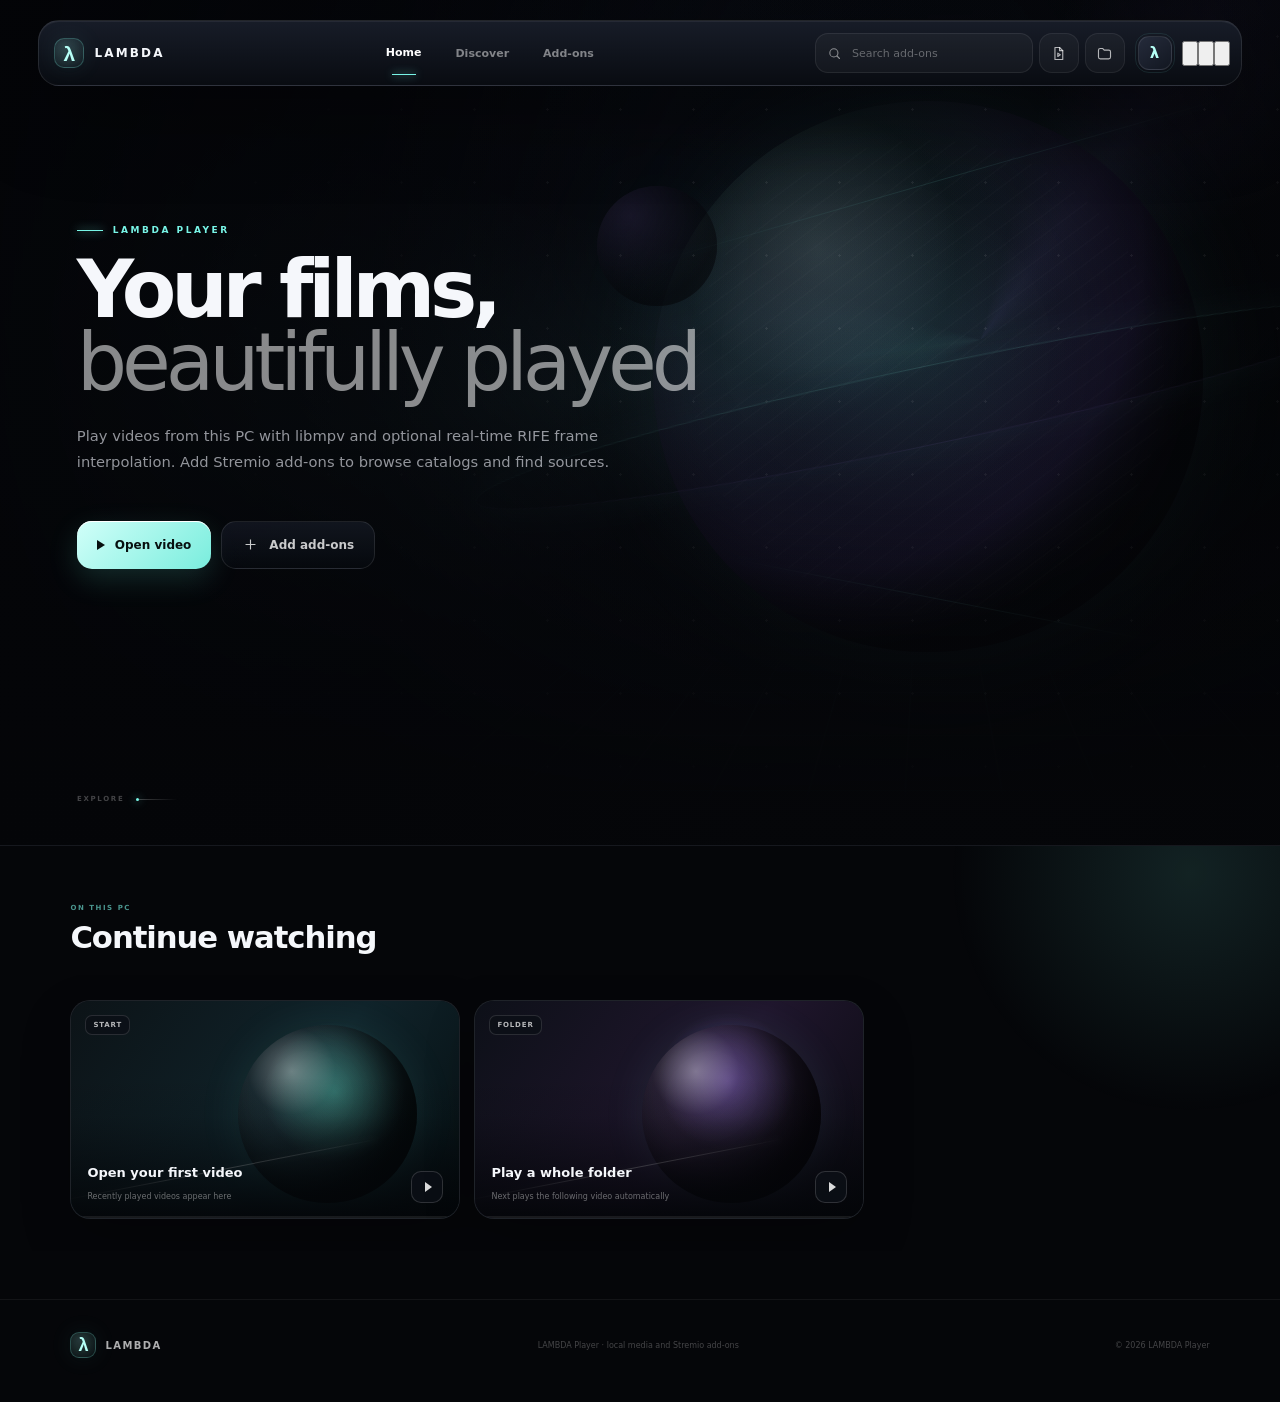
==== resources/vui/index.html @ 184a6ecf "Release version 0.2.6" ====
<!doctype html>
<html lang="en">
<head>
  <meta charset="UTF-8" />
  <meta name="viewport" content="width=device-width, initial-scale=1.0" />
  <meta name="theme-color" content="#050609" />
  <title>LAMBDA Player</title>
  <link rel="stylesheet" href="./home.css" />
  <link rel="stylesheet" href="./addons.css" />
  <link rel="stylesheet" href="./window.css" />
  <link rel="stylesheet" href="./motion.css" />
</head>
<body>
  <div class="launch-intro" aria-hidden="true">
    <div class="launch-emblem">
      <span class="launch-lambda">λ</span>
      <span class="launch-name">LAMBDA</span>
      <span class="launch-rule"></span>
    </div>
  </div>
  <div class="page-noise"></div>
  <div class="aurora aurora-a"></div>
  <div class="aurora aurora-b"></div>

  <header class="nav-shell" data-drag>
    <nav class="nav glass">
      <a class="brand" href="#home" data-view-link="home" aria-label="Home" title="Home">
        <span class="brand-mark" aria-hidden="true">λ</span>
        <span>LAMBDA</span>
      </a>

      <div class="nav-links" aria-label="Primary navigation">
        <a class="active" href="#home" data-view-link="home">Home</a>
        <a href="#discover" data-view-link="discover">Discover</a>
        <a href="#addons" data-view-link="addons">Add-ons</a>
      </div>

      <div class="nav-actions">
        <form class="nav-search" role="search" autocomplete="off">
          <svg viewBox="0 0 24 24" aria-hidden="true"><circle cx="11" cy="11" r="6.5"/><path d="m16 16 4 4"/></svg>
          <input type="search" name="q" placeholder="Search add-ons" aria-label="Search your add-on catalogs" spellcheck="false" />
        </form>
        <button class="round-button" data-action="open" aria-label="Open video" title="Open a video from this PC (Ctrl+O)">
          <svg viewBox="0 0 24 24"><path d="M7 3.5h6.5L18 8v12.5H7z"/><path d="M13.5 3.5V8H18"/><path d="m11 11.5 3.5 2.3-3.5 2.3z"/></svg>
        </button>
        <button class="round-button" data-action="folder" aria-label="Open folder" title="Play a folder of videos">
          <svg viewBox="0 0 24 24"><path d="M3.5 7.5A2.5 2.5 0 0 1 6 5h3.6l2 2.2H18a2.5 2.5 0 0 1 2.5 2.5v7.3A2.5 2.5 0 0 1 18 19.5H6A2.5 2.5 0 0 1 3.5 17z"/></svg>
        </button>
        <button class="profile" data-action="about" aria-label="About LAMBDA Player" title="About LAMBDA Player" aria-haspopup="dialog">
          <span class="profile-core">λ</span>
          <span class="profile-ring"></span>
        </button>
        <div data-window-controls></div>
      </div>
    </nav>
  </header>

  <!-- Home -->
  <main class="view" data-view="home">
    <section class="hero" id="top">
      <div class="hero-art" aria-hidden="true">
        <div class="planet planet-main"></div>
        <div class="planet planet-small"></div>
        <div class="hero-grid"></div>
        <div class="hero-beam beam-a"></div>
        <div class="hero-beam beam-b"></div>
        <div class="star-field"></div>
      </div>
      <div class="hero-backdrop" aria-hidden="true"></div>
      <div class="hero-vignette"></div>

      <div class="hero-content">
        <div class="hero-kicker"><span></span> <b class="hero-kicker-text">LAMBDA PLAYER</b></div>
        <h1 class="hero-title">Your films,<br><em>beautifully played</em></h1>
        <img class="hero-logo" alt="" hidden />
        <p class="hero-description">Play videos from this PC with libmpv and optional real-time RIFE frame interpolation. Add Stremio add-ons to browse catalogs and find sources.</p>

        <div class="meta hero-meta"></div>

        <div class="hero-actions">
          <a class="primary-cta" href="#" data-action="resume">
            <span class="play-glyph"></span>
            <span class="primary-cta-label">Open video</span>
          </a>
          <a class="secondary-cta glass" href="#addons" data-hero-secondary>
            <svg viewBox="0 0 24 24"><path d="M12 5v14M5 12h14"/></svg>
            <span class="secondary-cta-label">Add add-ons</span>
          </a>
        </div>
      </div>

      <div class="hero-index glass" aria-hidden="true" hidden>
        <span class="index-number">01</span>
        <div class="index-line"><i></i></div>
        <div>
          <small class="hero-index-kicker">FEATURED</small>
          <strong class="hero-index-title"></strong>
        </div>
      </div>

      <div class="scroll-cue">
        <span>EXPLORE</span>
        <i></i>
      </div>
    </section>

    <section class="content-stage" id="continue">
      <div class="section-head">
        <div>
          <span class="eyebrow">ON THIS PC</span>
          <h2>Continue watching</h2>
        </div>
      </div>
      <div class="rail continue-rail"></div>
    </section>

    <div class="addon-rows"></div>

    <section class="content-stage addons-empty" hidden>
      <div class="empty-card glass">
        <div class="empty-icon" aria-hidden="true"><span class="brand-mark">λ</span></div>
        <div class="empty-copy">
          <span class="eyebrow">STREMIO ADD-ONS</span>
          <h2>Bring catalogs, details and sources into LAMBDA</h2>
          <p>LAMBDA Player works with Stremio add-ons. Install an add-on by its manifest URL, import your existing Stremio add-ons, or start with Stremio's official Cinemeta and OpenSubtitles add-ons.</p>
          <div class="empty-actions">
            <button type="button" class="pill-btn primary" data-install-defaults>Install Cinemeta + OpenSubtitles</button>
            <a class="pill-btn" href="#addons" data-view-link="addons">Add an add-on URL</a>
          </div>
        </div>
      </div>
    </section>
  </main>

  <!-- Discover -->
  <main class="view page-view" data-view="discover" hidden>
    <section class="page-head">
      <span class="eyebrow">DISCOVER</span>
      <h1>Browse your add-ons</h1>
    </section>
    <section class="discover-filters">
      <div class="chip-row discover-types" role="tablist" aria-label="Type"></div>
      <div class="chip-row discover-catalogs" aria-label="Catalog"></div>
      <div class="discover-extra"></div>
    </section>
    <section class="discover-grid meta-grid"></section>
    <div class="grid-status discover-status"></div>
    <div class="grid-sentinel discover-sentinel"></div>
  </main>

  <!-- Search -->
  <main class="view page-view" data-view="search" hidden>
    <section class="page-head">
      <span class="eyebrow">SEARCH</span>
      <h1 class="search-title">Search</h1>
    </section>
    <div class="search-rows"></div>
    <div class="grid-status search-status"></div>
  </main>

  <!-- Details -->
  <main class="view details-view" data-view="details" hidden>
    <div class="details-backdrop" aria-hidden="true"></div>
    <div class="details-shade" aria-hidden="true"></div>
    <section class="details-body">
      <button type="button" class="back-btn glass" data-back aria-label="Back" title="Back (Esc)">
        <svg viewBox="0 0 24 24"><path d="M15 5 8 12l7 7"/></svg><span>Back</span>
      </button>
      <div class="details-grid">
        <div class="details-info">
          <div class="details-poster" aria-hidden="true"></div>
          <div class="details-text">
            <span class="eyebrow details-kicker"></span>
            <img class="details-logo" alt="" hidden />
            <h1 class="details-title"></h1>
            <div class="meta details-meta"></div>
            <p class="details-description"></p>
            <div class="details-genres"></div>
            <div class="details-actions"></div>
            <div class="details-state"></div>
          </div>
        </div>
        <aside class="details-side">
          <div class="episodes-panel" hidden>
            <div class="panel-head">
              <strong>Episodes</strong>
              <div class="season-select"></div>
            </div>
            <div class="episode-list"></div>
          </div>
          <div class="sources-panel glass" hidden>
            <div class="panel-head">
              <div>
                <span class="eyebrow">SOURCES</span>
                <strong class="sources-title">Streams</strong>
              </div>
              <button type="button" class="icon-btn sources-refresh" title="Ask the add-ons again" aria-label="Refresh sources">↻</button>
            </div>
            <div class="chip-row sources-filter"></div>
            <div class="sources-list"></div>
          </div>
        </aside>
      </div>
    </section>
  </main>

  <!-- Add-ons -->
  <main class="view page-view" data-view="addons" hidden>
    <section class="page-head">
      <span class="eyebrow">STREMIO ADD-ONS</span>
      <h1>Add-ons</h1>
      <p class="page-lede">LAMBDA Player talks to Stremio add-ons exactly like Stremio does: catalogs, details, streams and subtitles come from the add-ons you install here, in this order.</p>
    </section>

    <section class="addon-install glass">
      <form class="install-form" autocomplete="off">
        <input type="text" name="url" placeholder="Paste an add-on URL (https://…/manifest.json or stremio://…)" spellcheck="false" aria-label="Add-on manifest URL" />
        <button type="submit" class="pill-btn primary">Install</button>
      </form>
      <div class="install-actions">
        <button type="button" class="pill-btn" data-install-defaults>Install Cinemeta + OpenSubtitles</button>
        <button type="button" class="pill-btn" data-import-file>Import collection…</button>
        <button type="button" class="pill-btn" data-import-paste>Paste collection</button>
        <button type="button" class="pill-btn" data-export>Export</button>
        <button type="button" class="pill-btn" data-refresh-all>Refresh all</button>
      </div>
      <div class="install-feedback" aria-live="polite"></div>
      <div class="paste-box" hidden>
        <textarea spellcheck="false" placeholder="Paste a Stremio add-on collection (JSON exported by Stremio, Debrify, LAMBDA…) or a list of manifest URLs, one per line."></textarea>
        <div class="paste-actions">
          <button type="button" class="pill-btn primary" data-import-text>Import</button>
          <button type="button" class="pill-btn" data-import-cancel>Cancel</button>
        </div>
      </div>
    </section>

    <section class="server-card glass">
      <div class="server-status">
        <i class="status-dot"></i>
        <div>
          <strong class="server-title">Streaming engine</strong>
          <small class="server-detail">Plays torrent, magnet and archive streams. Built into LAMBDA; starts when needed.</small>
        </div>
      </div>
      <div class="cache-row">
        <small class="cache-detail"></small>
        <div class="cache-actions">
          <select class="cache-size" aria-label="Cache size limit">
            <option value="2147483648">2 GB</option>
            <option value="5368709120">5 GB</option>
            <option value="10737418240">10 GB</option>
            <option value="21474836480">20 GB</option>
            <option value="53687091200">50 GB</option>
          </select>
          <button type="button" class="pill-btn" data-cache-folder>Change folder</button>
          <button type="button" class="pill-btn" data-cache-reset hidden>Default folder</button>
          <button type="button" class="pill-btn" data-cache-clear>Clear cache</button>
        </div>
      </div>
      <details class="server-external">
        <summary>Use an external Stremio streaming server instead</summary>
        <form class="server-form" autocomplete="off">
          <input type="text" name="server" spellcheck="false" placeholder="http://127.0.0.1:11470/ (empty = built-in engine)" aria-label="External streaming server URL" />
          <button type="submit" class="pill-btn">Apply</button>
        </form>
      </details>
    </section>

    <section class="content-stage installed-section">
      <div class="section-head">
        <div>
          <span class="eyebrow">IN REQUEST ORDER</span>
          <h2>Installed</h2>
        </div>
      </div>
      <div class="addon-list"></div>
    </section>

    <section class="content-stage addon-catalogs-section" hidden>
      <div class="section-head">
        <div>
          <span class="eyebrow">FROM YOUR ADD-ONS</span>
          <h2>Discover add-ons</h2>
        </div>
        <div class="chip-row addon-catalog-tabs"></div>
      </div>
      <div class="addon-catalog-list"></div>
    </section>
  </main>

  <script src="qrc:///qtwebchannel/qwebchannel.js"></script>
  <script src="./window.js"></script>
  <script src="./stremio.js"></script>
  <script src="./home.js"></script>

  <footer>
    <div class="footer-brand"><span class="brand-mark" aria-hidden="true">λ</span><strong>LAMBDA</strong></div>
    <p>LAMBDA Player · local media and Stremio add-ons</p>
    <span>© 2026 LAMBDA Player</span>
  </footer>
</body>
</html>
---- resources/vui/home.css ----
@font-face{font-family:Inter;font-style:normal;font-weight:100 900;font-display:swap;src:url("./InterVariable.woff2") format("woff2")}:root{--bg:#050609;--surface:#0b0e14;--glass:rgba(14,18,26,.56);--line:rgba(255,255,255,.1);--text:#f5f7fb;--muted:rgba(235,239,248,.56);--dim:rgba(235,239,248,.3);--cyan:#78f5e7;--cyan2:#b6fff6;--violet:#a788ff;--blue:#6aa8ff;--ease:cubic-bezier(.2,.8,.2,1);--shadow:0 30px 80px rgba(0,0,0,.36)}*{box-sizing:border-box}html{scroll-behavior:smooth}body{margin:0;background:var(--bg);color:var(--text);font-family:Inter,ui-sans-serif,system-ui,-apple-system,BlinkMacSystemFont,"Segoe UI",sans-serif;-webkit-font-smoothing:antialiased;overflow-x:hidden}a{color:inherit;text-decoration:none}button{font:inherit}.page-noise{position:fixed;inset:0;z-index:99;pointer-events:none;opacity:.09;background-image:url("data:image/svg+xml,%3Csvg viewBox='0 0 180 180' xmlns='http://www.w3.org/2000/svg'%3E%3Cfilter id='n'%3E%3CfeTurbulence type='fractalNoise' baseFrequency='.92' numOctaves='3' stitchTiles='stitch'/%3E%3C/filter%3E%3Crect width='100%25' height='100%25' filter='url(%23n)' opacity='.22'/%3E%3C/svg%3E");mix-blend-mode:soft-light}.aurora{position:fixed;z-index:-1;border-radius:50%;filter:blur(130px);opacity:.12;pointer-events:none}.aurora-a{width:42vw;height:42vw;left:-16vw;top:30vh;background:var(--violet);animation:auroraA 16s var(--ease) infinite alternate}.aurora-b{width:38vw;height:38vw;right:-12vw;top:70vh;background:var(--cyan);animation:auroraB 18s var(--ease) infinite alternate}.glass{background:linear-gradient(180deg,rgba(24,29,41,.66),rgba(9,12,18,.5));border:1px solid var(--line);backdrop-filter:blur(28px) saturate(130%);-webkit-backdrop-filter:blur(28px) saturate(130%);box-shadow:inset 0 1px rgba(255,255,255,.06),var(--shadow)}.nav-shell{position:fixed;z-index:80;left:0;right:0;top:0;padding:20px clamp(18px,3vw,48px);pointer-events:none}.nav{height:66px;max-width:1500px;margin:auto;padding:0 11px 0 15px;border-radius:21px;display:grid;grid-template-columns:auto 1fr auto;align-items:center;gap:38px;pointer-events:auto;transition:border-color .35s var(--ease),transform .35s var(--ease)}.nav:hover{border-color:rgba(255,255,255,.16)}.brand{display:flex;align-items:center;gap:10px;font-size:12px;font-weight:800;letter-spacing:.18em}.brand-mark{position:relative;display:grid;place-items:center;width:30px;height:30px;border-radius:10px;border:1px solid rgba(126,245,231,.24);background:radial-gradient(circle at 35% 30%,rgba(169,255,246,.18),rgba(126,245,231,.04));box-shadow:0 0 25px rgba(126,245,231,.08)}.brand-mark i{position:absolute;width:11px;height:1.5px;border-radius:5px;background:var(--cyan);box-shadow:0 0 9px rgba(120,245,231,.7)}.brand-mark i:first-child{transform:translateY(-3px) rotate(18deg)}.brand-mark i:last-child{transform:translateY(3px) rotate(-18deg)}.nav-links{display:flex;align-items:center;justify-content:center;gap:30px}.nav-links a{position:relative;color:rgba(255,255,255,.48);font-size:11px;font-weight:600;transition:color .25s var(--ease),transform .25s var(--ease)}.nav-links a::after{content:"";position:absolute;left:50%;right:50%;bottom:-10px;height:1px;background:var(--cyan);box-shadow:0 0 8px var(--cyan);transition:left .3s var(--ease),right .3s var(--ease)}.nav-links a:hover,.nav-links a.active{color:#fff;transform:translateY(-1px)}.nav-links a.active::after,.nav-links a:hover::after{left:20%;right:20%}.nav-actions{display:flex;align-items:center;gap:8px}.round-button{position:relative;width:40px;height:40px;display:grid;place-items:center;border-radius:13px;border:1px solid rgba(255,255,255,.07);background:rgba(255,255,255,.035);color:rgba(255,255,255,.68);cursor:pointer;transition:.25s var(--ease)}.round-button:hover{color:white;background:rgba(255,255,255,.08);border-color:rgba(255,255,255,.15);transform:translateY(-2px) scale(1.04)}.round-button svg{width:17px;height:17px;fill:none;stroke:currentColor;stroke-width:1.6;stroke-linecap:round;stroke-linejoin:round}.notify-dot{position:absolute;right:8px;top:8px;width:5px;height:5px;border-radius:50%;background:var(--cyan);box-shadow:0 0 10px var(--cyan)}.profile{position:relative;width:42px;height:42px;margin-left:3px;border:0;background:transparent;color:white;cursor:pointer}.profile-core{position:absolute;inset:4px;display:grid;place-items:center;border-radius:11px;background:linear-gradient(145deg,#252b3b,#121721);font-size:11px;font-weight:700;border:1px solid rgba(255,255,255,.1);z-index:2}.profile-ring{position:absolute;inset:1px;border-radius:14px;border:1px solid rgba(126,245,231,.25);opacity:.4;transition:.3s}.profile:hover .profile-ring{inset:-3px;opacity:1;box-shadow:0 0 18px rgba(126,245,231,.14)}.hero{position:relative;min-height:min(880px,94vh);height:94vh;overflow:hidden;border-bottom:1px solid rgba(255,255,255,.06);background:#070a10}.hero-art{position:absolute;inset:0;overflow:hidden;background:radial-gradient(circle at 72% 43%,rgba(91,255,223,.08),transparent 15%),radial-gradient(circle at 67% 45%,rgba(137,104,255,.1),transparent 26%),linear-gradient(115deg,#080b12 0%,#090c13 44%,#040506 100%)}.hero-art::before{content:"";position:absolute;inset:-20%;background:conic-gradient(from 140deg at 69% 43%,transparent 0 28%,rgba(121,244,230,.07) 34%,transparent 41% 65%,rgba(157,125,255,.08) 71%,transparent 79%);animation:heroRotate 25s linear infinite}.planet{position:absolute;border-radius:50%;box-shadow:inset -42px -30px 90px rgba(0,0,0,.65),0 0 100px rgba(119,245,231,.08)}.planet-main{width:min(43vw,650px);height:min(43vw,650px);right:6vw;top:12%;background:radial-gradient(circle at 30% 27%,rgba(189,255,248,.23),rgba(84,163,157,.12) 25%,rgba(45,37,80,.58) 58%,#0a0c12 72%);animation:planetFloat 10s var(--ease) infinite alternate}.planet-main::before{content:"";position:absolute;inset:7%;border-radius:50%;background:repeating-linear-gradient(155deg,transparent 0 14px,rgba(255,255,255,.025) 15px 16px);transform:rotate(-12deg);opacity:.8}.planet-main::after{content:"";position:absolute;left:-34%;right:-34%;top:48%;height:14%;border-radius:50%;border-top:1px solid rgba(138,255,238,.18);border-bottom:1px solid rgba(173,149,255,.13);transform:rotate(-12deg);filter:blur(.2px);box-shadow:0 0 35px rgba(126,245,231,.06)}.planet-small{width:120px;height:120px;right:44%;top:22%;opacity:.5;background:radial-gradient(circle at 28% 25%,rgba(167,136,255,.5),rgba(28,30,48,.35) 58%,#070910 70%);animation:smallFloat 8s var(--ease) infinite alternate}.hero-grid{position:absolute;left:30%;right:-15%;bottom:-36%;height:58%;transform:perspective(560px) rotateX(63deg);transform-origin:top;background-image:linear-gradient(rgba(126,245,231,.09) 1px,transparent 1px),linear-gradient(90deg,rgba(126,245,231,.07) 1px,transparent 1px);background-size:66px 66px;mask-image:linear-gradient(to bottom,transparent,#000 18%,#000 60%,transparent);opacity:.44;animation:gridDrift 11s linear infinite}.hero-beam{position:absolute;height:1px;background:linear-gradient(90deg,transparent,rgba(126,245,231,.38),transparent);box-shadow:0 0 14px rgba(126,245,231,.25);transform-origin:left;opacity:.4}.beam-a{width:47vw;right:2%;top:31%;transform:rotate(-16deg);animation:beamPulse 5s var(--ease) infinite alternate}.beam-b{width:34vw;right:9%;top:66%;transform:rotate(11deg);animation:beamPulse 7s var(--ease) .7s infinite alternate}.star-field{position:absolute;inset:0;background-image:radial-gradient(circle,rgba(255,255,255,.45) 0 1px,transparent 1.4px);background-size:73px 73px;mask-image:linear-gradient(90deg,transparent 0,#000 42%,#000 100%);opacity:.2;animation:stars 18s linear infinite}.hero-vignette{position:absolute;inset:0;background:linear-gradient(90deg,rgba(4,5,8,.96) 0%,rgba(4,5,8,.74) 30%,rgba(4,5,8,.15) 58%,rgba(4,5,8,.12) 78%,rgba(4,5,8,.5) 100%),linear-gradient(180deg,rgba(4,5,8,.3),transparent 38%,#050609 98%)}.hero-content{position:relative;z-index:5;width:min(650px,55vw);padding-top:clamp(205px,25vh,280px);margin-left:clamp(26px,6vw,100px)}.hero-kicker{display:flex;align-items:center;gap:10px;color:var(--cyan);font-size:9px;font-weight:800;letter-spacing:.28em;margin-bottom:18px}.hero-kicker span{width:26px;height:1px;background:var(--cyan);box-shadow:0 0 10px var(--cyan)}.hero h1{font-size:clamp(50px,6.2vw,96px);line-height:.92;letter-spacing:-.065em;margin:0;max-width:780px}.hero h1 em{font-style:normal;font-weight:400;color:rgba(255,255,255,.53)}.hero p{max-width:555px;margin:24px 0 18px;color:rgba(241,244,252,.6);font-size:clamp(13px,1.15vw,16px);line-height:1.75}.meta{display:flex;align-items:center;gap:11px;flex-wrap:wrap;color:rgba(255,255,255,.45);font-size:10px;font-weight:600}.match{color:var(--cyan)}.rating,.quality{padding:3px 6px;border:1px solid rgba(255,255,255,.12);border-radius:5px;color:rgba(255,255,255,.65)}.quality{font-size:8px;letter-spacing:.08em}.hero-actions{display:flex;align-items:center;gap:10px;margin-top:28px}.primary-cta,.secondary-cta{height:48px;border-radius:15px;display:inline-flex;align-items:center;justify-content:center;gap:10px;padding:0 20px;font-size:12px;font-weight:700;transition:.3s var(--ease)}.primary-cta{min-width:116px;color:#07100f;background:linear-gradient(135deg,#d1fff9,#79eddd);box-shadow:0 10px 30px rgba(104,236,219,.16),inset 0 1px white}.primary-cta:hover{transform:translateY(-3px) scale(1.02);box-shadow:0 16px 40px rgba(104,236,219,.26)}.play-glyph{width:0;height:0;border-top:5px solid transparent;border-bottom:5px solid transparent;border-left:8px solid #07100f}.secondary-cta{color:rgba(255,255,255,.78);box-shadow:none}.secondary-cta:hover{transform:translateY(-3px);border-color:rgba(255,255,255,.18);color:#fff}.secondary-cta svg{width:17px;height:17px;fill:none;stroke:currentColor;stroke-width:1.6}.hero-index{position:absolute;z-index:6;right:clamp(28px,4vw,68px);bottom:90px;display:flex;align-items:center;gap:13px;padding:11px 14px;border-radius:16px;box-shadow:none}.index-number{font-size:20px;font-weight:300;color:rgba(255,255,255,.85)}.index-line{width:42px;height:2px;background:rgba(255,255,255,.1);overflow:hidden;border-radius:4px}.index-line i{display:block;width:45%;height:100%;background:var(--cyan);box-shadow:0 0 8px var(--cyan);animation:indexTravel 3s var(--ease) infinite alternate}.hero-index small{display:block;color:rgba(255,255,255,.26);font-size:7px;letter-spacing:.18em;margin-bottom:4px}.hero-index strong{display:block;font-size:9px;letter-spacing:.08em}.scroll-cue{position:absolute;z-index:7;left:clamp(26px,6vw,100px);bottom:42px;display:flex;align-items:center;gap:12px;color:rgba(255,255,255,.25);font-size:7px;font-weight:700;letter-spacing:.24em}.scroll-cue i{width:42px;height:1px;background:linear-gradient(90deg,rgba(255,255,255,.25),transparent);position:relative}.scroll-cue i::before{content:"";position:absolute;left:0;top:-1px;width:3px;height:3px;border-radius:50%;background:var(--cyan);box-shadow:0 0 9px var(--cyan);animation:scrollDot 2.3s var(--ease) infinite}.content-stage{position:relative;z-index:10;padding:58px 0 18px}.section-head{padding:0 clamp(22px,5.5vw,88px);margin-bottom:20px;display:flex;align-items:end;justify-content:space-between;gap:20px}.section-head .eyebrow{display:block;color:rgba(120,245,231,.6);font-size:7px;font-weight:800;letter-spacing:.22em;margin-bottom:7px}.section-head h2{margin:0;font-size:clamp(22px,2.4vw,34px);letter-spacing:-.035em}.section-head>a{color:rgba(255,255,255,.35);font-size:9px;font-weight:600;transition:.25s}.section-head>a:hover{color:var(--cyan);transform:translateX(3px)}.rail{display:flex;gap:14px;overflow-x:auto;scrollbar-width:none;padding:3px clamp(22px,5.5vw,88px) 22px}.rail::-webkit-scrollbar{display:none}.wide-card{position:relative;flex:0 0 min(390px,68vw);aspect-ratio:16/9;border-radius:20px;overflow:hidden;border:1px solid rgba(255,255,255,.08);background:#0c1017;box-shadow:0 20px 50px rgba(0,0,0,.24);transition:transform .38s var(--ease),border-color .38s var(--ease),box-shadow .38s var(--ease)}.wide-card:hover{transform:translateY(-8px) scale(1.018);border-color:rgba(255,255,255,.16);box-shadow:0 28px 60px rgba(0,0,0,.36)}.card-art{position:absolute;inset:0;overflow:hidden}.theme-cyan .card-art{background:radial-gradient(circle at 68% 42%,rgba(95,255,224,.34),transparent 24%),linear-gradient(125deg,#0c1317,#10232a 55%,#071013)}.theme-violet .card-art{background:radial-gradient(circle at 65% 37%,rgba(162,120,255,.37),transparent 24%),linear-gradient(125deg,#0d1018,#20162d 55%,#090a10)}.theme-blue .card-art{background:radial-gradient(circle at 68% 38%,rgba(89,154,255,.38),transparent 23%),linear-gradient(125deg,#0c111a,#12203b 58%,#070910)}.sphere{position:absolute;width:46%;aspect-ratio:1;border-radius:50%;right:11%;top:11%;background:radial-gradient(circle at 30% 26%,rgba(255,255,255,.36),rgba(255,255,255,.05) 24%,rgba(0,0,0,.4) 70%);box-shadow:inset -20px -18px 35px rgba(0,0,0,.52),0 0 45px rgba(121,244,230,.08);transition:transform .55s var(--ease)}.slash{position:absolute;left:-5%;right:20%;bottom:22%;height:1px;background:linear-gradient(90deg,transparent,rgba(255,255,255,.4),transparent);transform:rotate(-11deg);box-shadow:0 0 10px rgba(255,255,255,.16)}.wide-card:hover .sphere{transform:translate(-8px,-8px) scale(1.09)}.card-shade{position:absolute;inset:0;background:linear-gradient(180deg,transparent 35%,rgba(3,5,8,.1) 53%,rgba(3,5,8,.92))}.card-badge{position:absolute;left:14px;top:14px;padding:5px 7px;border:1px solid rgba(255,255,255,.12);border-radius:7px;background:rgba(5,7,11,.35);backdrop-filter:blur(10px);font-size:7px;font-weight:700;letter-spacing:.12em;color:rgba(255,255,255,.7)}.wide-info{position:absolute;left:16px;right:16px;bottom:15px;display:flex;align-items:end;justify-content:space-between}.wide-info strong{display:block;font-size:13px;margin-bottom:4px}.wide-info div span{font-size:8px;color:rgba(255,255,255,.4)}.mini-play{width:32px;height:32px;border-radius:10px;border:1px solid rgba(255,255,255,.15);background:rgba(255,255,255,.08);backdrop-filter:blur(10px);position:relative;transition:.3s}.mini-play::after{content:"";position:absolute;left:13px;top:10px;border-top:5px solid transparent;border-bottom:5px solid transparent;border-left:7px solid rgba(255,255,255,.85)}.wide-card:hover .mini-play{background:var(--cyan);border-color:var(--cyan);transform:scale(1.08)}.wide-card:hover .mini-play::after{border-left-color:#07100f}.progress{position:absolute;left:0;right:0;bottom:0;height:2px;background:rgba(255,255,255,.08)}.progress i{display:block;height:100%;background:linear-gradient(90deg,var(--cyan),#e2fffb);box-shadow:0 0 8px var(--cyan)}.rail-controls{display:flex;gap:6px}.rail-controls button{width:32px;height:32px;border-radius:10px;border:1px solid rgba(255,255,255,.08);background:rgba(255,255,255,.03);color:rgba(255,255,255,.5);cursor:pointer;transition:.25s}.rail-controls button:hover{color:#fff;border-color:rgba(255,255,255,.16);background:rgba(255,255,255,.07);transform:translateY(-2px)}.poster-rail{gap:12px}.poster-card{position:relative;flex:0 0 clamp(190px,16.5vw,258px);aspect-ratio:2/3;border-radius:21px;overflow:hidden;border:1px solid rgba(255,255,255,.08);background:#0b0e15;transition:.42s var(--ease);transform-origin:center bottom;box-shadow:0 18px 40px rgba(0,0,0,.22)}.poster-card:hover{transform:translateY(-12px) scale(1.035);border-color:rgba(255,255,255,.18);box-shadow:0 35px 75px rgba(0,0,0,.38);z-index:3}.poster-visual{position:absolute;inset:0;overflow:hidden;transition:transform .55s var(--ease)}.poster-a .poster-visual{background:radial-gradient(circle at 58% 35%,rgba(92,255,218,.45),transparent 19%),linear-gradient(160deg,#111b21,#0b1215 45%,#081014)}.poster-b .poster-visual{background:radial-gradient(circle at 50% 27%,rgba(162,117,255,.48),transparent 18%),linear-gradient(150deg,#1b1229,#0d0d15 55%,#090910)}.poster-c .poster-visual{background:radial-gradient(circle at 48% 42%,rgba(119,166,255,.36),transparent 17%),linear-gradient(150deg,#111a2c,#0b0f18 54%,#07090e)}.poster-d .poster-visual{background:radial-gradient(circle at 60% 30%,rgba(101,255,240,.25),transparent 18%),linear-gradient(150deg,#101825,#0b1016 60%,#05070b)}.poster-e .poster-visual{background:radial-gradient(circle at 52% 34%,rgba(232,126,255,.3),transparent 18%),linear-gradient(145deg,#25152b,#11101a 58%,#08090d)}.poster-visual::before{content:"";position:absolute;width:72%;aspect-ratio:1;border-radius:50%;left:14%;top:18%;background:radial-gradient(circle at 30% 25%,rgba(255,255,255,.33),rgba(255,255,255,.04) 28%,rgba(0,0,0,.48) 68%);box-shadow:inset -25px -25px 45px rgba(0,0,0,.45),0 0 40px rgba(255,255,255,.04)}.poster-visual::after{content:"";position:absolute;left:-30%;right:-30%;top:47%;height:7%;border-radius:50%;border-top:1px solid rgba(255,255,255,.23);transform:rotate(-12deg)}.poster-visual i{position:absolute;left:-30%;right:-30%;top:63%;height:1px;background:linear-gradient(90deg,transparent,rgba(120,245,231,.28),transparent);transform:rotate(14deg);box-shadow:0 0 9px rgba(120,245,231,.18)}.poster-card:hover .poster-visual{transform:scale(1.06)}.poster-card::after{content:"";position:absolute;inset:0;background:linear-gradient(180deg,rgba(3,4,6,.02) 35%,rgba(3,4,6,.1) 51%,rgba(3,4,6,.95) 100%)}.rank{position:absolute;z-index:3;left:13px;top:12px;color:rgba(255,255,255,.5);font-size:9px;font-weight:700;letter-spacing:.14em}.poster-overlay{position:absolute;z-index:3;left:15px;right:15px;bottom:15px}.poster-overlay .pill{display:inline-block;margin-bottom:8px;padding:4px 6px;border-radius:6px;background:rgba(120,245,231,.1);border:1px solid rgba(120,245,231,.14);color:var(--cyan);font-size:6px;font-weight:800;letter-spacing:.12em}.poster-overlay strong{display:block;font-size:17px;letter-spacing:-.025em;margin-bottom:5px}.poster-overlay small{color:rgba(255,255,255,.38);font-size:8px}.collection-grid{display:grid;grid-template-columns:1.55fr .72fr .72fr;gap:14px;padding:3px clamp(22px,5.5vw,88px) 20px}.collection-card{position:relative;min-height:370px;border-radius:24px;overflow:hidden;border:1px solid rgba(255,255,255,.08);background:#0b0e14;box-shadow:0 22px 55px rgba(0,0,0,.25);transition:.4s var(--ease)}.collection-card:hover{transform:translateY(-9px);border-color:rgba(255,255,255,.17);box-shadow:0 32px 70px rgba(0,0,0,.38)}.collection-art{position:absolute;inset:0;transition:transform .6s var(--ease)}.collection-main .collection-art{background:radial-gradient(circle at 68% 38%,rgba(93,255,221,.35),transparent 19%),radial-gradient(circle at 70% 39%,#203f43 0 13%,transparent 14%),linear-gradient(130deg,#0b1116 0%,#101d22 55%,#071014)}.collection-two .collection-art{background:radial-gradient(circle at 55% 34%,rgba(165,124,255,.39),transparent 22%),linear-gradient(155deg,#1e1529,#0e0e16 58%,#090a0f)}.collection-three .collection-art{background:radial-gradient(circle at 54% 31%,rgba(86,145,255,.34),transparent 22%),linear-gradient(155deg,#101829,#0b1018 58%,#07090d)}.collection-art::before{content:"";position:absolute;width:44%;aspect-ratio:1;border-radius:50%;right:12%;top:17%;background:radial-gradient(circle at 28% 24%,rgba(255,255,255,.33),rgba(255,255,255,.02) 31%,rgba(0,0,0,.5) 71%);box-shadow:inset -25px -25px 50px rgba(0,0,0,.48)}.collection-art::after{content:"";position:absolute;left:-20%;right:-20%;top:53%;height:1px;background:linear-gradient(90deg,transparent,rgba(255,255,255,.27),transparent);transform:rotate(-13deg);box-shadow:0 0 14px rgba(120,245,231,.13)}.collection-card:hover .collection-art{transform:scale(1.05)}.collection-card::after{content:"";position:absolute;inset:0;background:linear-gradient(90deg,rgba(4,5,8,.85),rgba(4,5,8,.3) 46%,rgba(4,5,8,.08)),linear-gradient(180deg,transparent 45%,rgba(4,5,8,.68))}.collection-copy{position:absolute;z-index:3;left:25px;right:25px;bottom:24px}.collection-copy>span:first-child{display:block;color:var(--cyan);font-size:8px;font-weight:700;letter-spacing:.15em;margin-bottom:11px}.collection-copy h3{margin:0;font-size:clamp(28px,3vw,48px);line-height:.93;letter-spacing:-.055em}.collection-mini .collection-copy h3{font-size:clamp(24px,2.2vw,34px)}.collection-copy p{margin:12px 0 0;color:rgba(255,255,255,.42);font-size:9px}.arrow-orb{position:absolute;right:0;bottom:0;width:42px;height:42px;border-radius:13px;display:grid!important;place-items:center;background:rgba(255,255,255,.06);border:1px solid rgba(255,255,255,.1);color:rgba(255,255,255,.75)!important;font-size:16px!important;transition:.3s}.collection-card:hover .arrow-orb{background:var(--cyan);color:#07100f!important;border-color:var(--cyan);transform:rotate(8deg)}.live-chip{display:flex;align-items:center;gap:7px;color:rgba(255,255,255,.36);font-size:7px;font-weight:700;letter-spacing:.12em}.live-chip i{width:6px;height:6px;border-radius:50%;background:var(--cyan);box-shadow:0 0 10px var(--cyan);animation:live 2s var(--ease) infinite}.landscape-card{position:relative;flex:0 0 min(330px,70vw);aspect-ratio:16/10;border-radius:20px;overflow:hidden;border:1px solid rgba(255,255,255,.08);background:#0b0e14;transition:.38s var(--ease);box-shadow:0 18px 42px rgba(0,0,0,.22)}.landscape-card:hover{transform:translateY(-8px) scale(1.02);border-color:rgba(255,255,255,.17);box-shadow:0 30px 60px rgba(0,0,0,.36)}.land-art{position:absolute;inset:0;transition:transform .55s var(--ease)}.land-a .land-art{background:radial-gradient(circle at 63% 38%,rgba(116,255,224,.37),transparent 19%),linear-gradient(135deg,#0b1518,#11232b 55%,#070b0e)}.land-b .land-art{background:radial-gradient(circle at 60% 32%,rgba(164,122,255,.4),transparent 19%),linear-gradient(135deg,#171021,#1f1530 55%,#09080d)}.land-c .land-art{background:radial-gradient(circle at 57% 38%,rgba(113,155,255,.36),transparent 18%),linear-gradient(135deg,#101829,#17233b 55%,#080b12)}.land-d .land-art{background:radial-gradient(circle at 61% 34%,rgba(255,114,210,.27),transparent 18%),linear-gradient(135deg,#1b101a,#2a1628 55%,#0b080b)}.land-art::before{content:"";position:absolute;width:42%;aspect-ratio:1;border-radius:50%;right:15%;top:15%;background:radial-gradient(circle at 30% 25%,rgba(255,255,255,.28),rgba(255,255,255,.03) 26%,rgba(0,0,0,.48) 70%);box-shadow:inset -20px -20px 42px rgba(0,0,0,.5)}.land-art::after{content:"";position:absolute;left:-10%;right:-10%;top:55%;height:1px;background:linear-gradient(90deg,transparent,rgba(255,255,255,.3),transparent);transform:rotate(-12deg)}.landscape-card:hover .land-art{transform:scale(1.06)}.landscape-card::after{content:"";position:absolute;inset:0;background:linear-gradient(180deg,transparent 40%,rgba(3,4,7,.88))}.land-copy{position:absolute;z-index:2;left:16px;bottom:15px}.land-copy span{display:block;color:rgba(120,245,231,.56);font-size:6px;font-weight:700;letter-spacing:.12em;margin-bottom:6px}.land-copy strong{font-size:14px}.content-stage:last-of-type{padding-bottom:70px}footer{margin-top:30px;padding:32px clamp(22px,5.5vw,88px) 44px;display:flex;align-items:center;justify-content:space-between;gap:20px;border-top:1px solid rgba(255,255,255,.06);color:rgba(255,255,255,.25);font-size:8px}.footer-brand{display:flex;align-items:center;gap:9px;color:rgba(255,255,255,.68);letter-spacing:.18em}.footer-brand .brand-mark{width:26px;height:26px;border-radius:9px}.footer-brand strong{font-size:10px}@keyframes auroraA{to{transform:translate(13vw,-8vh) scale(1.18);opacity:.18}}@keyframes auroraB{to{transform:translate(-12vw,9vh) scale(1.15);opacity:.17}}@keyframes heroRotate{to{transform:rotate(360deg)}}@keyframes planetFloat{to{transform:translate(-12px,-15px) scale(1.025)}}@keyframes smallFloat{to{transform:translate(18px,-16px) scale(1.08)}}@keyframes gridDrift{to{background-position:0 66px,66px 0}}@keyframes beamPulse{to{opacity:.8;filter:brightness(1.35)}}@keyframes stars{to{background-position:73px 36px}}@keyframes indexTravel{to{width:100%}}@keyframes scrollDot{0%{left:0;opacity:0}20%{opacity:1}80%{opacity:1}100%{left:90%;opacity:0}}@keyframes live{50%{opacity:.35;box-shadow:0 0 4px var(--cyan)}}@media(max-width:980px){.nav-links{gap:18px}.hero{min-height:760px}.hero-content{width:70vw;padding-top:230px}.planet-main{width:520px;height:520px;right:-130px;top:18%}.planet-small{display:none}.collection-grid{grid-template-columns:1.2fr 1fr}.collection-main{grid-row:span 2}.collection-three{grid-column:2}.collection-card{min-height:300px}.collection-main{min-height:614px}}@media(max-width:700px){.nav-shell{padding:10px}.nav{height:58px;border-radius:18px;grid-template-columns:auto 1fr auto;gap:10px}.brand>span:last-child{display:none}.brand-mark{width:28px;height:28px}.nav-links{gap:14px}.nav-links a{font-size:9px}.nav-links a:nth-child(3),.nav-links a:nth-child(4){display:none}.search-button{display:none}.round-button{width:36px;height:36px}.profile{width:38px;height:38px}.hero{height:86svh;min-height:650px}.hero-content{width:auto;margin:0 20px;padding-top:190px}.hero h1{font-size:clamp(48px,14vw,68px)}.hero p{font-size:12px;line-height:1.6;max-width:90%}.planet-main{width:420px;height:420px;right:-205px;top:16%;opacity:.8}.hero-vignette{background:linear-gradient(90deg,rgba(4,5,8,.95),rgba(4,5,8,.52) 52%,rgba(4,5,8,.1)),linear-gradient(180deg,rgba(4,5,8,.3),transparent 40%,#050609 98%)}.hero-index{display:none}.scroll-cue{left:20px;bottom:26px}.section-head{padding-left:20px;padding-right:20px}.rail{padding-left:20px;padding-right:20px}.collection-grid{grid-template-columns:1fr;padding-left:20px;padding-right:20px}.collection-main,.collection-card{min-height:330px;grid-row:auto;grid-column:auto}.collection-mini .collection-copy h3{font-size:32px}.poster-card{flex-basis:190px}footer{padding-left:20px;padding-right:20px;align-items:flex-start;flex-direction:column}.footer-brand{order:-1}}@media(max-width:470px){.hero-actions{gap:8px}.primary-cta,.secondary-cta{height:45px;padding:0 16px}.meta{gap:8px}.wide-card{flex-basis:82vw}.section-head>a{display:none}.rail-controls{display:none}.nav-actions .round-button{display:none}.nav{grid-template-columns:auto 1fr auto}.nav-links{justify-self:center}.poster-card{flex-basis:57vw}}@media(prefers-reduced-motion:reduce){*,*::before,*::after{animation-duration:.001ms!important;animation-iteration-count:1!important;scroll-behavior:auto!important;transition-duration:.001ms!important}}
/* ==== LAMBDA Player v0.2.2 polish (Home) ================================= */
.nav-shell{transition:padding .35s var(--ease)}
.nav-shell.scrolled .nav{border-color:rgba(255,255,255,.14);box-shadow:inset 0 1px rgba(255,255,255,.06),0 18px 50px rgba(0,0,0,.5)}
html.is-maximized .nav-shell{padding-top:14px}
.nav-actions{gap:6px}
.nav-links a{padding:6px 2px}
.round-button:active,.profile:active{transform:scale(.94)}
.profile{transition:transform .25s var(--ease)}
.profile-core{font-size:15px;font-weight:600;color:var(--cyan2)}
.profile.open .profile-ring{inset:-3px;opacity:1;box-shadow:0 0 18px rgba(126,245,231,.18)}
.primary-cta,.secondary-cta{cursor:pointer}
.primary-cta:active,.secondary-cta:active{transform:translateY(-1px) scale(.98)}
.wide-card,.poster-card,.collection-card,.landscape-card{cursor:pointer}
.wide-card:active,.poster-card:active,.collection-card:active,.landscape-card:active{transition-duration:.12s;transform:translateY(-4px) scale(.992)}
.wide-info strong{max-width:260px;overflow:hidden;text-overflow:ellipsis;white-space:nowrap}
.wide-info>div{min-width:0}
.rail-controls button:disabled{opacity:.3;cursor:default;transform:none}
.rail{scroll-snap-type:x proximity;scroll-padding:0 clamp(22px,5.5vw,88px)}
.rail>*{scroll-snap-align:start}
@keyframes railIn{from{opacity:0;transform:translateY(10px)}to{opacity:1;transform:none}}
.rail-enter>*{animation:railIn .5s var(--ease) both}
.rail-enter>*:nth-child(2){animation-delay:.05s}
.rail-enter>*:nth-child(3){animation-delay:.1s}
.rail-enter>*:nth-child(4){animation-delay:.15s}
.rail-enter>*:nth-child(n+5){animation-delay:.2s}

/* About popover */
.lambda-popover{position:fixed;z-index:120;top:98px;right:clamp(18px,3vw,48px);width:min(340px,calc(100vw - 32px));padding:18px;border-radius:20px;opacity:0;transform:translateY(-8px) scale(.98);transform-origin:top right;pointer-events:none;transition:opacity .25s var(--ease),transform .3s var(--ease)}
.lambda-popover.open{opacity:1;transform:none;pointer-events:auto}
.pop-head{display:flex;align-items:center;gap:12px;margin-bottom:12px}
.pop-head strong{display:block;font-size:14px;letter-spacing:-.01em}
.pop-head small{display:block;margin-top:3px;color:rgba(255,255,255,.4);font-size:10px}
.lambda-popover p{margin:0 0 14px;color:rgba(241,244,252,.62);font-size:12px;line-height:1.6}
.pop-keys{display:flex;flex-wrap:wrap;gap:6px 12px;margin-bottom:16px;color:rgba(255,255,255,.5);font-size:10px}
.pop-keys kbd{display:inline-block;min-width:18px;margin-right:3px;padding:2px 5px;border-radius:5px;border:1px solid rgba(255,255,255,.14);background:rgba(255,255,255,.05);color:rgba(255,255,255,.8);font:600 9px Inter,sans-serif;text-align:center}
.pop-actions{display:flex;gap:8px}
.pop-btn{flex:1;height:38px;border-radius:12px;border:1px solid rgba(255,255,255,.1);background:rgba(255,255,255,.05);color:rgba(255,255,255,.8);font-size:11px;font-weight:700;cursor:pointer;transition:background .2s var(--ease),color .2s var(--ease),border-color .2s var(--ease),transform .15s var(--ease)}
.pop-btn:hover{color:#fff;background:rgba(255,255,255,.09);border-color:rgba(255,255,255,.18)}
.pop-btn.primary{color:#07100f;background:linear-gradient(135deg,#d1fff9,#79eddd);border-color:#b6fff6}
.pop-btn.primary:hover{filter:brightness(1.05)}
.pop-btn:active{transform:scale(.97)}

/* Avoid repainting large blurred surfaces behind every scroll frame. */
.glass{backdrop-filter:none;-webkit-backdrop-filter:none}
.aurora{filter:none;background:radial-gradient(ellipse,var(--violet),transparent 70%);animation:none}
.aurora-b{background:radial-gradient(ellipse,var(--cyan),transparent 70%)}
.nav.glass{backdrop-filter:none;-webkit-backdrop-filter:none;background:linear-gradient(180deg,rgba(24,29,41,.97),rgba(9,12,18,.96))}
.card-badge,.mini-play{backdrop-filter:none;background-color:rgba(12,16,23,.85)}
.hero-grid,.star-field{animation:none}
.hero.is-offscreen *,.hero.is-offscreen::before,.hero.is-offscreen *::before,.hero.is-offscreen *::after{animation-play-state:paused!important}

/* The fixed SVG turbulence blend crosses the whole viewport on every scroll
   frame. Keep the glossy gradients and drop this full-screen compositing pass. */
.page-noise{display:none}

/* Home at small window sizes (desktop window, not phone). */
@media(max-width:900px){.nav{gap:18px}.nav-links{gap:16px}}
@media(max-width:760px){.nav-links a:nth-child(3),.nav-links a:nth-child(4){display:none}}
@media(max-height:700px){.hero{min-height:560px}.hero-content{padding-top:150px}.hero h1{font-size:clamp(44px,5.4vw,80px)}}
---- resources/vui/addons.css ----
/* LAMBDA Player — Stremio add-on views (Home rows, Discover, Search, Details,
   Sources, Add-ons). Built on home.css tokens and components. */

main.view[hidden]{display:none!important}
.page-view{position:relative;z-index:10;min-height:100vh;padding:122px 0 70px}
.page-head{padding:0 clamp(22px,5.5vw,88px);margin-bottom:26px}
.page-head .eyebrow,.eyebrow{display:block;color:rgba(120,245,231,.6);font-size:7px;font-weight:800;letter-spacing:.22em;margin-bottom:7px}
.page-head h1{margin:0;font-size:clamp(30px,3.6vw,54px);letter-spacing:-.05em;line-height:1}
.page-lede{max-width:720px;margin:14px 0 0;color:rgba(241,244,252,.55);font-size:12px;line-height:1.7}

/* Nav search */
.nav-search{position:relative;display:flex;align-items:center;height:40px;width:clamp(150px,17vw,250px);padding:0 12px 0 34px;border-radius:13px;border:1px solid rgba(255,255,255,.08);background:rgba(255,255,255,.035);transition:border-color .25s var(--ease),background .25s var(--ease),width .35s var(--ease)}
.nav-search:focus-within{border-color:rgba(120,245,231,.35);background:rgba(255,255,255,.06);width:clamp(190px,24vw,320px)}
.nav-search svg{position:absolute;left:11px;width:15px;height:15px;fill:none;stroke:rgba(255,255,255,.5);stroke-width:1.7;stroke-linecap:round}
.nav-search input{width:100%;background:transparent;border:0;outline:0;color:#fff;font:inherit;font-size:11px}
.nav-search input::placeholder{color:rgba(255,255,255,.34)}
.nav-search input::-webkit-search-cancel-button{filter:invert(1) opacity(.5)}

/* Buttons shared by the new views */
.pill-btn{height:34px;padding:0 14px;border-radius:11px;border:1px solid rgba(255,255,255,.1);background:rgba(255,255,255,.05);color:rgba(255,255,255,.82);font-size:10px;font-weight:600;cursor:pointer;display:inline-flex;align-items:center;justify-content:center;gap:6px;white-space:nowrap;transition:background .2s var(--ease),border-color .2s var(--ease),transform .2s var(--ease),color .2s}
.pill-btn:hover{color:#fff;background:rgba(255,255,255,.09);border-color:rgba(255,255,255,.18)}
.pill-btn:active{transform:scale(.97)}
.pill-btn:disabled{opacity:.4;cursor:default;transform:none}
.pill-btn.primary{color:#07100f;background:linear-gradient(135deg,#d1fff9,#79eddd);border-color:#b6fff6}
.pill-btn.primary:hover{filter:brightness(1.05)}
.pill-btn.danger{color:#ffb3c1;border-color:rgba(255,120,150,.25)}
.pill-btn.danger[data-confirm="1"]{color:#1a0409;background:#ff8fa6;border-color:#ff8fa6}
.pill-btn[hidden]{display:none}
.icon-btn{width:30px;height:30px;border-radius:9px;border:1px solid rgba(255,255,255,.1);background:rgba(255,255,255,.04);color:rgba(255,255,255,.75);cursor:pointer;font-size:13px;display:inline-grid;place-items:center;transition:.2s var(--ease)}
.icon-btn:hover{color:#fff;background:rgba(255,255,255,.09)}
.icon-btn:disabled{opacity:.25;cursor:default}

.chip-row{display:flex;flex-wrap:wrap;gap:8px}
.chip{height:32px;padding:0 13px;border-radius:11px;border:1px solid rgba(255,255,255,.08);background:rgba(255,255,255,.035);color:rgba(255,255,255,.62);font-size:10px;font-weight:600;cursor:pointer;display:inline-flex;align-items:center;gap:7px;transition:.22s var(--ease)}
.chip:hover{color:#fff;border-color:rgba(255,255,255,.16);background:rgba(255,255,255,.07)}
.chip.selected{color:#07100f;background:linear-gradient(135deg,#d1fff9,#79eddd);border-color:#b6fff6}
.chip small{font-size:8px;font-weight:600;opacity:.55}
.chip.selected small{opacity:.7}

/* Hero with an add-on title */
.hero-backdrop{position:absolute;inset:0;background-size:cover;background-position:center 22%;opacity:0;transform:scale(1.04);transition:opacity .8s var(--ease),transform 1.4s var(--ease)}
.hero.featured .hero-backdrop{opacity:.62;transform:none}
.hero.featured .hero-art{opacity:.25}
.hero.featured .hero-vignette{background:linear-gradient(90deg,rgba(4,5,8,.97) 0%,rgba(4,5,8,.8) 34%,rgba(4,5,8,.25) 72%,rgba(4,5,8,.05)),linear-gradient(180deg,rgba(5,6,9,.25),transparent 30%,transparent 62%,var(--bg))}
.hero-kicker b{font-weight:800}
.hero-logo{display:block;max-width:min(430px,70%);max-height:150px;object-fit:contain;object-position:left bottom;margin:4px 0 6px;filter:drop-shadow(0 8px 30px rgba(0,0,0,.5))}
.hero-logo[hidden],.hero-title[hidden],.hero-description[hidden]{display:none}
.hero.featured .hero-title{font-size:clamp(40px,5vw,78px)}
.hero-index[hidden]{display:none}
.hero-index-title{max-width:220px;overflow:hidden;text-overflow:ellipsis;white-space:nowrap}

/* Meta cards (posters) */
.meta-rail{gap:12px;min-height:120px}
.meta-card{position:relative;flex:0 0 clamp(150px,12.5vw,196px);aspect-ratio:2/3;border-radius:18px;overflow:hidden;border:1px solid rgba(255,255,255,.08);background:#0c1017;cursor:pointer;transition:transform .45s var(--ease),border-color .3s,box-shadow .45s var(--ease);display:block;color:inherit}
.meta-card.shape-landscape{flex-basis:clamp(250px,21vw,330px);aspect-ratio:16/9}
.meta-card.shape-square{flex-basis:clamp(170px,14vw,220px);aspect-ratio:1}
.meta-card:hover{transform:translateY(-9px) scale(1.03);border-color:rgba(255,255,255,.18);box-shadow:0 30px 60px rgba(0,0,0,.45)}
.meta-card:active{transition-duration:.12s;transform:translateY(-4px) scale(.992)}
.meta-art{position:absolute;inset:0;overflow:hidden;background:radial-gradient(circle at 60% 30%,hsla(var(--hue,170),80%,62%,.32),transparent 45%),linear-gradient(160deg,hsl(var(--hue,170),30%,12%),#07090d)}
.meta-art img{position:absolute;inset:0;width:100%;height:100%;object-fit:cover;transition:transform .6s var(--ease)}
.meta-card:hover .meta-art img{transform:scale(1.06)}
.meta-initials{position:absolute;left:50%;top:42%;transform:translate(-50%,-50%);font-size:34px;font-weight:700;letter-spacing:-.04em;color:rgba(255,255,255,.2);display:none}
.no-image .meta-initials,.meta-art.no-image .meta-initials{display:block}
.meta-shade{position:absolute;inset:0;background:linear-gradient(180deg,transparent 45%,rgba(3,4,6,.28) 60%,rgba(3,4,6,.95));opacity:.92;transition:opacity .3s}
.meta-info{position:absolute;left:12px;right:12px;bottom:11px;z-index:2}
.meta-info strong{display:block;font-size:12px;letter-spacing:-.01em;line-height:1.25;max-height:2.5em;overflow:hidden}
.meta-info small{display:block;margin-top:4px;color:rgba(255,255,255,.45);font-size:8px}
.meta-rating{position:absolute;z-index:2;right:9px;top:9px;padding:3px 6px;border-radius:7px;background:rgba(5,7,10,.86);border:1px solid rgba(255,255,255,.12);color:var(--cyan2);font-size:8px;font-weight:700}
.meta-card.skeleton{cursor:default;pointer-events:none}
.meta-card.skeleton .meta-art{background:linear-gradient(100deg,rgba(255,255,255,.03) 20%,rgba(255,255,255,.07) 40%,rgba(255,255,255,.03) 60%);background-size:300% 100%;animation:shimmer 1.6s linear infinite}
@keyframes shimmer{to{background-position:-150% 0}}
.row-error{display:flex;align-items:center;gap:12px;min-height:90px;padding:0 4px;color:rgba(255,180,190,.75);font-size:11px}
.addon-row[hidden]{display:none}
.addon-row .section-head .eyebrow{max-width:70vw;overflow:hidden;text-overflow:ellipsis;white-space:nowrap}

/* Empty states */
.empty-card{display:flex;align-items:center;gap:28px;margin:0 clamp(22px,5.5vw,88px);padding:30px 34px;border-radius:26px}
.empty-card.compact{padding:22px 26px}
.empty-icon .brand-mark{width:64px;height:64px;border-radius:20px}
.empty-icon .brand-mark i{width:24px;height:2px}
.empty-copy h2{margin:0 0 8px;font-size:clamp(20px,2.2vw,30px);letter-spacing:-.035em}
.empty-copy p{margin:0;max-width:640px;color:rgba(241,244,252,.55);font-size:12px;line-height:1.7}
.empty-actions{display:flex;flex-wrap:wrap;gap:8px;margin-top:18px}
.list-empty,.grid-status,.sources-empty{color:rgba(255,255,255,.45);font-size:11px;padding:14px 0}
.grid-status{display:flex;align-items:center;gap:14px;padding:18px clamp(22px,5.5vw,88px)}
.grid-status:empty{display:none}

/* Discover */
.discover-filters{display:flex;flex-direction:column;gap:12px;padding:0 clamp(22px,5.5vw,88px);margin-bottom:28px}
.discover-catalogs .chip{height:36px}
.discover-extra{display:flex;flex-wrap:wrap;gap:10px}
.extra-select{display:inline-flex;align-items:center;gap:8px;height:34px;padding:0 4px 0 12px;border-radius:11px;border:1px solid rgba(255,255,255,.08);background:rgba(255,255,255,.035);color:rgba(255,255,255,.5);font-size:9px;font-weight:700;letter-spacing:.06em}
.extra-select select{height:28px;min-width:110px;border:0;border-radius:8px;background:#121722;color:#fff;font:inherit;font-size:10px;padding:0 8px;outline:0;cursor:pointer}
.meta-grid{display:grid;grid-template-columns:repeat(auto-fill,minmax(clamp(140px,11.5vw,180px),1fr));gap:18px 14px;padding:0 clamp(22px,5.5vw,88px)}
.meta-grid .meta-card{flex:none;width:100%}
.meta-grid .meta-card.shape-landscape{grid-column:span 2}
.grid-sentinel{height:1px}

/* Search */
.search-rows .addon-row{padding-top:34px}
.search-rows .addon-row:first-child{padding-top:0}

/* Details */
.details-view{position:relative;min-height:100vh}
.details-backdrop{position:fixed;inset:0;z-index:0;background-size:cover;background-position:center 20%;opacity:.5;transform:scale(1.02)}
.details-shade{position:fixed;inset:0;z-index:1;background:linear-gradient(90deg,rgba(4,5,8,.97),rgba(4,5,8,.82) 42%,rgba(4,5,8,.55)),linear-gradient(180deg,rgba(5,6,9,.3),rgba(5,6,9,.75) 70%,var(--bg))}
.details-body{position:relative;z-index:10;padding:112px clamp(22px,5.5vw,88px) 70px}
.back-btn{display:inline-flex;align-items:center;gap:6px;height:36px;padding:0 13px 0 9px;border-radius:12px;color:rgba(255,255,255,.8);font-size:10px;font-weight:600;cursor:pointer;margin-bottom:26px;transition:.2s var(--ease)}
.back-btn:hover{color:#fff;transform:translateX(-2px)}
.back-btn svg{width:16px;height:16px;fill:none;stroke:currentColor;stroke-width:1.8;stroke-linecap:round;stroke-linejoin:round}
.details-grid{display:grid;grid-template-columns:minmax(0,1fr) minmax(360px,520px);gap:clamp(24px,3.5vw,54px);align-items:start}
.details-info{display:flex;gap:28px;align-items:flex-start}
.details-poster{position:relative;flex:0 0 clamp(150px,13vw,210px);aspect-ratio:2/3;border-radius:20px;overflow:hidden;border:1px solid rgba(255,255,255,.1);background:radial-gradient(circle at 60% 30%,hsla(var(--hue,170),80%,62%,.32),transparent 45%),linear-gradient(160deg,hsl(var(--hue,170),30%,12%),#07090d);box-shadow:0 30px 70px rgba(0,0,0,.5)}
.details-poster img{width:100%;height:100%;object-fit:cover;display:block}
.details-text{min-width:0}
.details-kicker{margin-bottom:12px}
.details-logo{display:block;max-width:min(420px,100%);max-height:130px;object-fit:contain;object-position:left bottom;margin-bottom:14px}
.details-logo[hidden],.details-title[hidden]{display:none}
.details-title{margin:0 0 14px;font-size:clamp(34px,4vw,62px);line-height:.98;letter-spacing:-.055em}
.details-meta{margin-bottom:16px}
.details-description{max-width:680px;margin:0 0 16px;color:rgba(241,244,252,.7);font-size:13px;line-height:1.75}
.details-genres{display:flex;flex-wrap:wrap;gap:6px;margin-bottom:22px}
.genre-pill{padding:5px 9px;border-radius:8px;border:1px solid rgba(255,255,255,.1);background:rgba(255,255,255,.04);color:rgba(255,255,255,.62);font-size:9px}
.details-actions{display:flex;flex-wrap:wrap;gap:10px}
.details-actions .primary-cta,.details-actions .secondary-cta{height:44px;border:0;font:inherit;font-size:11px;font-weight:700}
.details-actions .secondary-cta{border:1px solid var(--line)}
.details-state{margin-top:16px;font-size:11px;color:rgba(255,255,255,.5)}
.details-state.error{color:#ffb3c1}
.details-state.loading::before{content:"";display:inline-block;width:10px;height:10px;margin-right:8px;border-radius:50%;border:2px solid rgba(120,245,231,.25);border-top-color:var(--cyan);animation:spin .8s linear infinite;vertical-align:-1px}
@keyframes spin{to{transform:rotate(360deg)}}
.details-side{display:flex;flex-direction:column;gap:18px}
.panel-head{display:flex;align-items:center;justify-content:space-between;gap:12px;margin-bottom:12px}
.panel-head strong{font-size:15px;letter-spacing:-.02em}
.episodes-panel[hidden],.sources-panel[hidden]{display:none}
.season-select{display:flex;flex-wrap:wrap;gap:6px;justify-content:flex-end}
.season-select .chip{height:28px;padding:0 10px;font-size:9px}
.episode-list{display:flex;flex-direction:column;gap:8px;max-height:min(62vh,640px);overflow-y:auto;padding-right:4px;scrollbar-width:thin}
.episode{display:flex;gap:12px;align-items:flex-start;width:100%;padding:8px;border-radius:14px;border:1px solid transparent;background:rgba(10,13,19,.55);color:inherit;text-align:left;cursor:pointer;font:inherit;transition:.2s var(--ease)}
.episode:hover{background:rgba(255,255,255,.06);border-color:rgba(255,255,255,.08)}
.episode.selected{border-color:rgba(120,245,231,.4);background:rgba(120,245,231,.07)}
.episode-thumb{position:relative;flex:0 0 132px;aspect-ratio:16/9;border-radius:10px;overflow:hidden;background:radial-gradient(circle at 60% 30%,hsla(var(--hue,170),80%,62%,.28),transparent 50%),linear-gradient(160deg,hsl(var(--hue,170),30%,12%),#07090d)}
.episode-thumb img{width:100%;height:100%;object-fit:cover;display:block}
.episode-number{position:absolute;left:7px;bottom:6px;padding:2px 5px;border-radius:5px;background:rgba(0,0,0,.6);font-size:8px;font-weight:700}
.episode-copy{min-width:0}
.episode-copy strong{display:block;font-size:11px;line-height:1.35}
.episode-copy small{display:block;margin-top:3px;color:rgba(255,255,255,.4);font-size:8px}
.episode-copy small.upcoming{color:var(--cyan)}
.episode-copy p{margin:5px 0 0;color:rgba(255,255,255,.5);font-size:9px;line-height:1.5;display:-webkit-box;-webkit-line-clamp:2;-webkit-box-orient:vertical;overflow:hidden}

/* Sources */
.sources-panel{padding:18px;border-radius:22px}
.sources-title{display:block;max-width:380px;overflow:hidden;text-overflow:ellipsis;white-space:nowrap}
.sources-filter{margin-bottom:10px}
.sources-filter:empty{display:none}
.sources-list{display:flex;flex-direction:column;gap:14px;max-height:min(68vh,760px);overflow-y:auto;padding-right:4px;scrollbar-width:thin}
.source-group{display:flex;flex-direction:column;gap:7px}
.source-head{display:flex;align-items:center;gap:8px;padding:0 2px}
.source-head strong{font-size:11px}
.source-state{margin-left:auto;color:rgba(255,255,255,.4);font-size:9px}
.source-state.loading::before{content:"";display:inline-block;width:8px;height:8px;margin-right:6px;border-radius:50%;border:2px solid rgba(120,245,231,.25);border-top-color:var(--cyan);animation:spin .8s linear infinite;vertical-align:-1px}
.source-state.error{color:#ffb3c1;max-width:230px;overflow:hidden;text-overflow:ellipsis;white-space:nowrap}
.source-state.muted{opacity:.7}
.stream-card{display:grid;grid-template-columns:minmax(78px,108px) minmax(0,1fr);gap:12px;width:100%;padding:11px 12px;border-radius:14px;border:1px solid rgba(255,255,255,.07);background:rgba(255,255,255,.035);color:inherit;text-align:left;font:inherit;cursor:pointer;transition:.2s var(--ease);position:relative}
.stream-card:hover{border-color:rgba(120,245,231,.32);background:rgba(120,245,231,.06);transform:translateX(2px)}
.stream-card.busy{border-color:var(--cyan);pointer-events:none}
.stream-card.busy::after{content:attr(data-status);position:absolute;right:12px;top:10px;max-width:60%;color:var(--cyan);font-size:9px;font-weight:700;text-align:right}
.stream-card.busy:not([data-status])::after{content:"Opening…"}
.stream-name{white-space:pre-line;font-size:10px;font-weight:700;line-height:1.35;color:#fff;word-break:break-word}
.stream-body{min-width:0}
.stream-desc{white-space:pre-line;font-size:9.5px;line-height:1.5;color:rgba(255,255,255,.62);word-break:break-word;max-height:7.5em;overflow:hidden}
.stream-badges{display:flex;flex-wrap:wrap;gap:5px;margin-top:7px}
.badge{padding:2px 6px;border-radius:6px;border:1px solid rgba(255,255,255,.1);color:rgba(255,255,255,.6);font-size:8px;font-weight:600;max-width:100%;overflow:hidden;text-overflow:ellipsis;white-space:nowrap}
.badge.kind-url{color:var(--cyan2);border-color:rgba(120,245,231,.28)}
.badge.kind-torrent,.badge.kind-magnet{color:#d9c6ff;border-color:rgba(167,136,255,.3)}
.badge.server-missing{color:#ffcc8a;border-color:rgba(255,190,110,.35)}
.badge.server-ok{color:var(--cyan2)}
.badge.filename{max-width:260px}

/* Add-ons page */
.addon-install{margin:0 clamp(22px,5.5vw,88px) 18px;padding:18px;border-radius:22px}
.install-form,.server-form{display:flex;gap:8px}
.install-form input,.server-form input,.paste-box textarea{flex:1;min-width:0;height:42px;padding:0 14px;border-radius:13px;border:1px solid rgba(255,255,255,.1);background:rgba(4,6,10,.55);color:#fff;font:inherit;font-size:11px;outline:0;transition:border-color .2s}
.install-form input:focus,.server-form input:focus,.paste-box textarea:focus{border-color:rgba(120,245,231,.4)}
.install-form .pill-btn{height:42px;padding:0 20px}
.install-actions{display:flex;flex-wrap:wrap;gap:8px;margin-top:12px}
.install-feedback{display:flex;align-items:center;gap:10px;margin-top:10px;font-size:11px;color:rgba(255,255,255,.6)}
.install-feedback:empty{display:none}
.install-feedback.ok{color:var(--cyan2)}
.install-feedback.error{color:#ffb3c1}
.install-feedback.config{color:#ffd9a0}
.paste-box{margin-top:12px}
.paste-box[hidden]{display:none}
.paste-box textarea{width:100%;height:130px;padding:12px 14px;resize:vertical;font-family:ui-monospace,Consolas,monospace;font-size:10px;line-height:1.5}
.paste-actions{display:flex;gap:8px;margin-top:8px}
.server-card{display:flex;align-items:center;justify-content:space-between;gap:18px;flex-wrap:wrap;margin:0 clamp(22px,5.5vw,88px) 10px;padding:16px 18px;border-radius:20px}
.server-status{display:flex;align-items:center;gap:12px;min-width:0;flex:1}
.server-status strong{display:block;font-size:12px}
.server-status small{display:block;margin-top:3px;color:rgba(255,255,255,.45);font-size:9.5px;line-height:1.5}
.status-dot{flex:0 0 9px;height:9px;border-radius:50%;background:#ffb36b;box-shadow:0 0 10px rgba(255,179,107,.6)}
.server-card.online .status-dot{background:var(--cyan);box-shadow:0 0 10px var(--cyan)}
.server-form{flex:0 1 380px}
.server-card.problem .status-dot{background:#ffb86b;box-shadow:0 0 10px rgba(255,184,107,.7)}
.cache-row{display:flex;align-items:center;justify-content:space-between;gap:10px 14px;flex-wrap:wrap;flex-basis:100%}
.cache-row[hidden]{display:none}
.cache-detail{min-width:0;flex:1 1 260px;color:rgba(255,255,255,.5);font-size:9.5px;overflow-wrap:anywhere}
.cache-actions{display:flex;gap:8px;flex-wrap:wrap}
.cache-actions .pill-btn{height:32px}
.cache-size{height:32px;padding:0 10px;border-radius:11px;border:1px solid rgba(255,255,255,.1);background:rgba(4,6,10,.55);color:#fff;font:inherit;font-size:10.5px;outline:0}
.server-external{flex-basis:100%}
.server-external summary{cursor:pointer;color:rgba(255,255,255,.45);font-size:9.5px;margin-bottom:8px}
.server-external .server-form{max-width:520px}
.server-form input{height:36px}
.server-form .pill-btn{height:36px}
.installed-section{padding-top:36px}
.addon-list,.addon-catalog-list{display:flex;flex-direction:column;gap:10px;padding:0 clamp(22px,5.5vw,88px)}
.addon-card{display:grid;grid-template-columns:52px minmax(0,1fr) auto;gap:16px;align-items:center;padding:14px 16px;border-radius:18px;transition:border-color .2s,opacity .2s,transform .2s var(--ease)}
.addon-card.disabled{opacity:.52}
.addon-card.dragging{opacity:.35}
.addon-card.drop-target{border-color:rgba(120,245,231,.5)}
.addon-logo{position:relative;width:52px;height:52px;border-radius:15px;overflow:hidden;display:grid;place-items:center;background:linear-gradient(145deg,hsl(var(--hue,170),35%,18%),#07090d);border:1px solid rgba(255,255,255,.1)}
.addon-logo img{position:absolute;inset:0;width:100%;height:100%;object-fit:contain;padding:6px;background:#0b0e14}
.addon-logo span{font-size:15px;font-weight:700;color:rgba(255,255,255,.55);display:none}
.addon-logo.no-image span{display:block}
.addon-body{min-width:0}
.addon-title{display:flex;align-items:baseline;gap:9px;flex-wrap:wrap}
.addon-title strong{font-size:13px}
.addon-title small{color:rgba(255,255,255,.38);font-size:9px}
.addon-desc{margin:4px 0 0;color:rgba(255,255,255,.52);font-size:10px;line-height:1.5;display:-webkit-box;-webkit-line-clamp:2;-webkit-box-orient:vertical;overflow:hidden}
.addon-caps{display:flex;flex-wrap:wrap;gap:5px;margin-top:8px}
.cap{padding:2px 7px;border-radius:6px;background:rgba(255,255,255,.04);border:1px solid rgba(255,255,255,.08);color:rgba(255,255,255,.62);font-size:8px;font-weight:600}
.cap-catalog,.cap-meta,.cap-stream,.cap-subtitles,.cap-addon_catalog{color:var(--cyan2);border-color:rgba(120,245,231,.22);background:rgba(120,245,231,.06)}
.cap.type{color:rgba(255,255,255,.5)}
.cap.flag{color:#d9c6ff;border-color:rgba(167,136,255,.25)}
.addon-error{margin-top:6px;color:#ffb3c1;font-size:9px}
.addon-controls{display:flex;align-items:center;gap:10px;flex-wrap:wrap;justify-content:flex-end}
.addon-actions{display:flex;gap:6px;flex-wrap:wrap;justify-content:flex-end}
.order-btns{display:flex;gap:4px}
.installed-label{color:var(--cyan2);font-size:10px;font-weight:700}
.switch{position:relative;display:inline-block;width:38px;height:22px;cursor:pointer}
.switch input{position:absolute;opacity:0;width:0;height:0}
.switch i{position:absolute;inset:0;border-radius:11px;background:rgba(255,255,255,.12);border:1px solid rgba(255,255,255,.12);transition:.25s var(--ease)}
.switch i::after{content:"";position:absolute;left:3px;top:3px;width:14px;height:14px;border-radius:50%;background:#fff;transition:.25s var(--ease)}
.switch input:checked+i{background:linear-gradient(135deg,#79eddd,#5ad3c6);border-color:#b6fff6}
.switch input:checked+i::after{transform:translateX(16px);background:#07100f}
.addon-catalogs-section[hidden]{display:none}
.addon-catalogs-section .section-head{align-items:center}
.addon-card.compact{grid-template-columns:44px minmax(0,1fr) auto;padding:11px 14px}
.addon-card.compact .addon-logo{width:44px;height:44px;border-radius:13px}

@media (max-width:1100px){
  .details-grid{grid-template-columns:1fr}
  .details-info{flex-direction:column}
  .details-poster{flex-basis:auto;width:150px}
}
@media (max-width:760px){
  .nav-links a:nth-child(3){display:inline-block}
  .nav-search{width:120px}
  .nav-search:focus-within{width:170px}
  .addon-card{grid-template-columns:44px minmax(0,1fr)}
  .addon-controls{grid-column:1 / -1;justify-content:flex-start}
  .empty-card{flex-direction:column;align-items:flex-start}
}
---- resources/vui/motion.css ----
/* Shared motion language for the Home, catalog and playback surfaces. */
:root {
  --motion-ease: cubic-bezier(.22, 1, .36, 1);
  --motion-snap: cubic-bezier(.2, .9, .25, 1);
}

@keyframes view-arrive {
  from { opacity: 0; }
  to { opacity: 1; }
}

@keyframes content-arrive {
  from { opacity: 0; transform: translate3d(0, 16px, 0) scale(.985); }
  to { opacity: 1; transform: translate3d(0, 0, 0) scale(1); }
}

@keyframes chrome-arrive {
  from { opacity: 0; transform: translate3d(0, -9px, 0) scale(.99); }
  to { opacity: 1; transform: translate3d(0, 0, 0) scale(1); }
}

@keyframes rail-arrive {
  from { opacity: 0; transform: translate3d(-8px, -50%, 0) scale(.98); }
  to { opacity: 1; transform: translate3d(0, -50%, 0) scale(1); }
}

@keyframes badge-arrive {
  from { opacity: 0; transform: translate3d(10px, -50%, 0) scale(.98); }
  to { opacity: 1; transform: translate3d(0, -50%, 0) scale(1); }
}

@keyframes center-arrive {
  from { opacity: 0; transform: translate(-50%, -42%) scale(.96); }
  to { opacity: 1; transform: translate(-50%, -47%) scale(1); }
}

@keyframes value-arrive {
  0% { opacity: .35; transform: translateY(4px) scale(.97); filter: blur(2px); }
  65% { opacity: 1; transform: translateY(-1px) scale(1.015); filter: blur(0); }
  100% { opacity: 1; transform: translateY(0) scale(1); filter: blur(0); }
}

@keyframes sheen-pass {
  from { transform: translateX(-155%) rotate(22deg); }
  to { transform: translateX(240%) rotate(22deg); }
}

@keyframes ripple-soft {
  0% { box-shadow: 0 0 0 0 rgba(120, 245, 231, .24); }
  100% { box-shadow: 0 0 0 10px rgba(120, 245, 231, 0); }
}

@keyframes settings-item-arrive {
  from { opacity: 0; transform: translateY(8px); }
  to { opacity: 1; transform: translateY(0); }
}

@keyframes launch-mark-arrive {
  from { opacity: 0; transform: translateY(18px) scale(.72) rotate(-11deg); filter: blur(12px); }
  70% { opacity: 1; transform: translateY(-3px) scale(1.06) rotate(2deg); filter: blur(0); }
  to { opacity: 1; transform: translateY(0) scale(1) rotate(0); filter: blur(0); }
}

@keyframes launch-name-arrive {
  from { opacity: 0; transform: translateY(12px); letter-spacing: .5em; }
  to { opacity: 1; transform: translateY(0); letter-spacing: .32em; }
}

@keyframes launch-rule-arrive {
  from { opacity: 0; transform: scaleX(0); }
  to { opacity: 1; transform: scaleX(1); }
}

@keyframes launch-away {
  from { opacity: 1; visibility: visible; }
  to { opacity: 0; visibility: hidden; }
}

.launch-intro {
  position: fixed;
  z-index: 300;
  inset: 0;
  display: grid;
  place-items: center;
  background: radial-gradient(circle at 50% 48%, #15212a 0, #080d14 28%, #050609 68%);
  animation: launch-away .68s var(--motion-ease) 1.05s forwards;
}
.launch-emblem { display: grid; justify-items: center; gap: 12px; }
.launch-lambda {
  color: #bbfff6;
  font: 500 clamp(104px, 13vw, 154px)/.85 Inter, "Segoe UI Symbol", sans-serif;
  text-shadow: 0 0 24px rgba(120,245,231,.48), 0 0 96px rgba(120,245,231,.16);
  animation: launch-mark-arrive .9s var(--motion-ease) both;
}
.launch-name {
  color: rgba(239,255,252,.85);
  font-size: 11px;
  font-weight: 750;
  letter-spacing: .32em;
  padding-left: .32em;
  animation: launch-name-arrive .7s var(--motion-ease) .24s both;
}
.launch-rule {
  width: 86px;
  height: 1px;
  margin-top: 4px;
  transform-origin: center;
  background: linear-gradient(90deg, transparent, rgba(126,245,231,.95), transparent);
  box-shadow: 0 0 14px rgba(120,245,231,.36);
  animation: launch-rule-arrive .75s var(--motion-ease) .36s both;
}

/* Main-page changes feel like one continuous surface. */
main.view:not([hidden]) {
  animation: view-arrive .48s var(--motion-ease) backwards;
}
.details-view.shared-entry { animation: none !important; }
.details-view.shared-entry .details-grid,
.details-view.shared-entry .details-info { animation: none !important; }

.nav-shell { animation: chrome-arrive .62s var(--motion-ease) both; }
.nav-links a::after { transition-timing-function: var(--motion-ease); }
.brand-mark {
  color: var(--cyan2, var(--cyan-2, var(--cyan)));
  font: 550 21px/1 Inter, "Segoe UI Symbol", sans-serif;
  letter-spacing: -.08em;
  text-indent: -.08em;
  text-shadow: 0 0 14px rgba(120,245,231,.26);
  transition: transform .55s var(--motion-ease), box-shadow .4s var(--motion-ease), border-color .4s var(--motion-ease);
}
.brand-chip .brand-mark { font-size: 19px; }
.empty-icon .brand-mark { font-size: 46px; }
.footer-brand .brand-mark, .pop-head .brand-mark { font-size: 18px; }
.brand:hover .brand-mark,
.brand-chip:hover .brand-mark { transform: rotate(-8deg) scale(1.06); box-shadow: 0 0 30px rgba(120, 245, 231, .2); }

.hero-content > * {
  animation: content-arrive .72s var(--motion-ease) backwards;
}
.hero-content > :nth-child(1) { animation-delay: .08s; }
.hero-content > :nth-child(2) { animation-delay: .14s; }
.hero-content > :nth-child(3) { animation-delay: .20s; }
.hero-content > :nth-child(4) { animation-delay: .26s; }
.hero-content > :nth-child(5) { animation-delay: .32s; }
.hero-content > :nth-child(6) { animation-delay: .38s; }
.hero-index { animation: content-arrive .72s var(--motion-ease) .3s both; }
.scroll-cue { animation: content-arrive .7s var(--motion-ease) .42s both; }

.round-button,
.pill-btn,
.icon-btn,
.primary-cta,
.secondary-cta,
.wc-btn {
  transition-timing-function: var(--motion-snap);
}
.pill-btn,
.round-button,
.primary-cta,
.secondary-cta {
  position: relative;
  isolation: isolate;
  overflow: hidden;
}
.pill-btn::after,
.round-button::after,
.primary-cta::after,
.secondary-cta::after {
  content: "";
  position: absolute;
  z-index: -1;
  inset: -80% auto -80% -65%;
  width: 42%;
  transform: translateX(-155%) rotate(22deg);
  background: linear-gradient(90deg, transparent, rgba(255,255,255,.13), transparent);
  pointer-events: none;
}
.pill-btn:hover::after,
.round-button:hover::after,
.primary-cta:hover::after,
.secondary-cta:hover::after { animation: sheen-pass .78s var(--motion-ease) both; }
.pill-btn.primary::after,
.primary-cta::after { background: linear-gradient(90deg, transparent, rgba(255,255,255,.42), transparent); }
.round-button:active,
.pill-btn:active:not(:disabled),
.icon-btn:active:not(:disabled),
.primary-cta:active,
.secondary-cta:active { transform: scale(.965); transition-duration: .12s; }
button:focus-visible,
a:focus-visible,
[role="button"]:focus-visible {
  outline: 2px solid rgba(120, 245, 231, .66);
  outline-offset: 3px;
  transition: outline-offset .18s var(--motion-ease);
}

.nav-search:focus-within {
  box-shadow: 0 0 0 4px rgba(120, 245, 231, .055), 0 10px 32px rgba(0, 0, 0, .14);
}
.nav-search svg { transition: stroke .25s var(--motion-ease), transform .35s var(--motion-ease); }
.nav-search:focus-within svg { stroke: var(--cyan); transform: scale(1.08); }
input, textarea, select { transition: border-color .24s var(--motion-ease), box-shadow .3s var(--motion-ease), background-color .3s var(--motion-ease); }
input:focus, textarea:focus, select:focus {
  border-color: rgba(120, 245, 231, .42) !important;
  box-shadow: 0 0 0 4px rgba(120, 245, 231, .07), 0 8px 26px rgba(0, 0, 0, .16);
}

/* New catalog items arrive with a short, restrained cascade. */
.rail > .wide-card,
.rail > .poster-card,
.meta-rail > .meta-card:not(.skeleton),
.meta-grid > .meta-card:not(.skeleton),
.addon-list > .addon-card,
.addon-catalog-list > .addon-card,
.episode-list > .episode,
.sources-list > .stream-card {
  animation: content-arrive .58s var(--motion-ease) backwards;
}
.rail > :nth-child(2), .meta-rail > :nth-child(2), .meta-grid > :nth-child(2), .addon-list > :nth-child(2), .addon-catalog-list > :nth-child(2), .episode-list > :nth-child(2), .sources-list > :nth-child(2) { animation-delay: .035s; }
.rail > :nth-child(3), .meta-rail > :nth-child(3), .meta-grid > :nth-child(3), .addon-list > :nth-child(3), .addon-catalog-list > :nth-child(3), .episode-list > :nth-child(3), .sources-list > :nth-child(3) { animation-delay: .07s; }
.rail > :nth-child(4), .meta-rail > :nth-child(4), .meta-grid > :nth-child(4), .addon-list > :nth-child(4), .addon-catalog-list > :nth-child(4), .episode-list > :nth-child(4), .sources-list > :nth-child(4) { animation-delay: .105s; }
.rail > :nth-child(5), .meta-rail > :nth-child(5), .meta-grid > :nth-child(5), .addon-list > :nth-child(5), .addon-catalog-list > :nth-child(5), .episode-list > :nth-child(5), .sources-list > :nth-child(5) { animation-delay: .14s; }
.rail > :nth-child(6), .meta-rail > :nth-child(6), .meta-grid > :nth-child(6), .addon-list > :nth-child(6), .addon-catalog-list > :nth-child(6), .episode-list > :nth-child(6), .sources-list > :nth-child(6) { animation-delay: .175s; }
.rail > :nth-child(7), .meta-rail > :nth-child(7), .meta-grid > :nth-child(7), .addon-list > :nth-child(7), .addon-catalog-list > :nth-child(7), .episode-list > :nth-child(7), .sources-list > :nth-child(7) { animation-delay: .21s; }
.rail > :nth-child(8), .meta-rail > :nth-child(8), .meta-grid > :nth-child(8), .addon-list > :nth-child(8), .addon-catalog-list > :nth-child(8), .episode-list > :nth-child(8), .sources-list > :nth-child(8) { animation-delay: .245s; }
.section-head h2,
.page-head h1 { text-wrap: balance; }
.meta-card,
.poster-card,
.wide-card,
.collection-card,
.addon-card,
.episode,
.stream-card {
  transition-timing-function: var(--motion-ease);
}
.rail { padding-top: 25px; padding-bottom: 32px; }
.rail > .meta-card,
.rail > .wide-card,
.rail > .poster-card,
.rail > .landscape-card { z-index: 1; transform-origin: center; }
.rail > .meta-card:hover,
.rail > .wide-card:hover,
.rail > .poster-card:hover,
.rail > .landscape-card:hover { z-index: 12; }
.meta-card:hover { transform: scale(1.105); box-shadow: 0 34px 78px rgba(0,0,0,.53), 0 0 0 1px rgba(120,245,231,.14); }
.meta-card:active { transform: scale(1.055); }
.wide-card:hover { transform: scale(1.075); }
.poster-card:hover { transform: scale(1.09); }
.landscape-card:hover { transform: scale(1.075); }
.collection-card:hover { transform: scale(1.045); }
.meta-card:hover .meta-shade { opacity: .72; }
.meta-art::after,
.details-poster::after {
  content: "";
  position: absolute;
  z-index: 1;
  inset: -50% auto -50% -65%;
  width: 48%;
  transform: translateX(-155%) rotate(22deg);
  background: linear-gradient(90deg, transparent, rgba(255,255,255,.16), transparent);
  transition: transform .9s var(--motion-ease);
  pointer-events: none;
}
.meta-card:hover .meta-art::after,
.details-poster:hover::after { transform: translateX(360%) rotate(22deg); }
.meta-art img,
.details-poster img { transition: transform .75s var(--motion-ease), filter .5s var(--motion-ease); }
.meta-card:hover .meta-art img,
.details-poster:hover img { filter: saturate(1.08) brightness(1.04); }
.details-poster { isolation: isolate; }
.details-poster::after { z-index: 2; }
.meta-info, .meta-rating { z-index: 3; }
.wide-info, .card-badge { z-index: 2; }
.collection-copy { transition: transform .4s var(--motion-ease); }
.collection-card:hover .collection-copy { transform: translateY(-3px); }
.addon-card { backdrop-filter: none; -webkit-backdrop-filter: none; }
.addon-card:hover { transform: translateY(-3px); box-shadow: 0 18px 44px rgba(0,0,0,.22); }
.episode:hover .episode-thumb img { transform: scale(1.045); }
.episode-thumb img { transition: transform .55s var(--motion-ease); }
.stream-card.busy::after { animation: value-arrive .35s var(--motion-ease) both; }

.details-backdrop { transition: opacity .55s var(--motion-ease), transform 1.1s var(--motion-ease), filter .8s var(--motion-ease); }
.details-body > *,
.details-grid > * { animation: content-arrive .62s var(--motion-ease) backwards; }
.details-grid > :nth-child(2) { animation-delay: .09s; }
.details-poster { transition: opacity .28s var(--motion-ease), transform .55s var(--motion-ease), box-shadow .55s var(--motion-ease); }
.details-poster.flight-target { opacity: 0; }
.details-poster:hover { transform: translateY(-4px) rotateY(-2deg); box-shadow: 0 38px 86px rgba(0,0,0,.56); }
.details-view .details-text > * { animation: content-arrive .75s var(--motion-ease) backwards; }
.details-view .details-text > :nth-child(2) { animation-delay: .16s; }
.details-view .details-text > :nth-child(3) { animation-delay: .21s; }
.details-view .details-text > :nth-child(4) { animation-delay: .26s; }
.details-view .details-text > :nth-child(5) { animation-delay: .31s; }
.details-view .details-text > :nth-child(6) { animation-delay: .36s; }
.details-view .details-text > :nth-child(7) { animation-delay: .41s; }
.details-view .details-text > :nth-child(8) { animation-delay: .46s; }
.episodes-panel:not([hidden]), .sources-panel:not([hidden]) { animation: content-arrive .7s var(--motion-ease) backwards; }
.sources-panel:not([hidden]) { animation-delay: .12s; }

/* The card travels on its own compositor layer into the details poster. */
.card-flight {
  position: fixed !important;
  z-index: 180 !important;
  margin: 0 !important;
  pointer-events: none !important;
  transform-origin: top left !important;
  transform: translate3d(var(--flight-x), var(--flight-y), 0) scale(var(--flight-sx), var(--flight-sy)) !important;
  transition: transform 1.08s cubic-bezier(.18, .82, .18, 1), border-radius 1.08s var(--motion-ease), box-shadow 1.08s var(--motion-ease) !important;
  will-change: transform;
  box-shadow: 0 34px 86px rgba(0,0,0,.56);
}
.card-flight.is-flying {
  transform: translate3d(0, 0, 0) scale(1) !important;
  border-radius: 20px;
  box-shadow: 0 34px 78px rgba(0,0,0,.42);
}
.card-flight .meta-art img { transform: scale(1.06); transition: transform 1.08s var(--motion-ease); }
.card-flight.is-flying .meta-art img { transform: scale(1); }
.card-flight .meta-shade { opacity: .72; transition: opacity .9s var(--motion-ease); }
.card-flight.is-flying .meta-shade { opacity: 0; }
.card-flight .meta-info, .card-flight .meta-rating { transition: opacity .4s var(--motion-ease) .1s; }
.card-flight.is-flying .meta-info, .card-flight.is-flying .meta-rating { opacity: 0; }
.card-flight.is-settling { opacity: 0; transition: opacity .26s var(--motion-ease) !important; }
.genre-pill { transition: background .25s var(--motion-ease), border-color .25s var(--motion-ease), transform .25s var(--motion-ease); }
.genre-pill:hover { transform: translateY(-2px); background: rgba(120,245,231,.08); border-color: rgba(120,245,231,.22); }
.install-feedback:not(:empty),
.grid-status:not(:empty),
.sources-empty { animation: content-arrive .38s var(--motion-ease) both; }
.empty-card { transition: border-color .35s var(--motion-ease), transform .45s var(--motion-ease), box-shadow .45s var(--motion-ease); }
.empty-card:hover { transform: translateY(-3px); border-color: rgba(120,245,231,.19); box-shadow: 0 36px 90px rgba(0,0,0,.44), inset 0 1px rgba(255,255,255,.08); }

/* Playback state changes use the same spring and remain readable over video. */
.topbar { animation: chrome-arrive .62s var(--motion-ease) .02s backwards; }
.side-rail { animation: rail-arrive .65s var(--motion-ease) .1s backwards; }
.quality-badge { animation: badge-arrive .65s var(--motion-ease) .16s backwards; }
.control-deck { animation: content-arrive .72s var(--motion-ease) .12s backwards; }
.center-state { transition: opacity .38s var(--motion-ease), transform .52s var(--motion-ease); }
.center-state.lambda-hidden {
  display: flex !important;
  opacity: 0;
  transform: translate(-50%, -42%) scale(.96);
  pointer-events: none;
}
.center-state.lambda-hidden * { pointer-events: none !important; }
.center-state:not(.lambda-hidden) { animation: center-arrive .48s var(--motion-ease) both; }
.player.is-paused .play-inner { box-shadow: 0 18px 52px rgba(70,226,205,.3), inset 0 1px rgba(255,255,255,.92); }
.player.is-finished .play-inner { animation: ripple-soft .9s var(--motion-ease) 1; }
.player.is-loading .center-copy span { animation: value-arrive .5s var(--motion-ease) infinite alternate; }
.player.lambda-chrome-hidden .topbar { transform: translateY(-18px) scale(.99); }
.player.lambda-chrome-hidden .control-deck { transform: translateY(22px) scale(.99); }
.player.lambda-chrome-hidden .quality-badge { transform: translate(10px, -50%); }
.player.lambda-chrome-hidden .corner-mark { transform: scale(.8); }
.progress { transition: width .12s linear; }
.timeline.scrubbing .progress,
.timeline.scrubbing .timeline-glow { transition-duration: .04s; }
.timeline .thumb { transition: transform .24s var(--motion-snap), box-shadow .3s var(--motion-ease); }
.volume-track span { transition: width .2s var(--motion-ease); }
.quality-badge, .scene-index, .scene-copy strong, .media-title strong, .timecode strong, .text-button {
  transition: color .3s var(--motion-ease), background-color .3s var(--motion-ease), border-color .3s var(--motion-ease), box-shadow .3s var(--motion-ease);
}
.value-change { animation: value-arrive .46s var(--motion-ease) both; }
.icon-button svg, .rail-button svg, .mini-button svg { transition: transform .32s var(--motion-snap), filter .3s var(--motion-ease); }
.icon-button:hover svg, .rail-button:hover svg, .mini-button:hover svg { transform: scale(1.08); filter: drop-shadow(0 0 5px rgba(120,245,231,.24)); }
.icon-button.interp-on { box-shadow: inset 0 0 18px rgba(120,245,231,.07), 0 0 20px rgba(120,245,231,.06); }
.scene-index { transition: transform .35s var(--motion-snap), background .3s var(--motion-ease); }
.scene-pill:hover .scene-index { transform: scale(1.07) rotate(-3deg); background: rgba(122,246,230,.12); }
.lambda-settings { transition: opacity .32s var(--motion-ease), transform .48s var(--motion-ease), filter .35s var(--motion-ease); }
.lambda-settings:not(.open) { filter: blur(3px); transform: translateY(16px) scale(.975); }
.lambda-settings.open { filter: blur(0); }
.lambda-group { animation: settings-item-arrive .45s var(--motion-ease) backwards; }
.lambda-group:nth-child(2) { animation-delay: .035s; }
.lambda-group:nth-child(3) { animation-delay: .07s; }
.lambda-group:nth-child(4) { animation-delay: .105s; }
.lambda-group:nth-child(5) { animation-delay: .14s; }
.lambda-option.selected { box-shadow: 0 5px 18px rgba(104,236,219,.14), inset 0 1px rgba(255,255,255,.5); }
.lambda-option:not(:disabled):hover { transform: translateY(-1px); }
.lambda-toast.show { animation: content-arrive .42s var(--motion-ease) both; }

@media (prefers-reduced-motion: reduce) {
  .launch-intro { display: none !important; }
  *, *::before, *::after {
    animation-duration: .001ms !important;
    animation-iteration-count: 1 !important;
    scroll-behavior: auto !important;
    transition-duration: .001ms !important;
  }
}
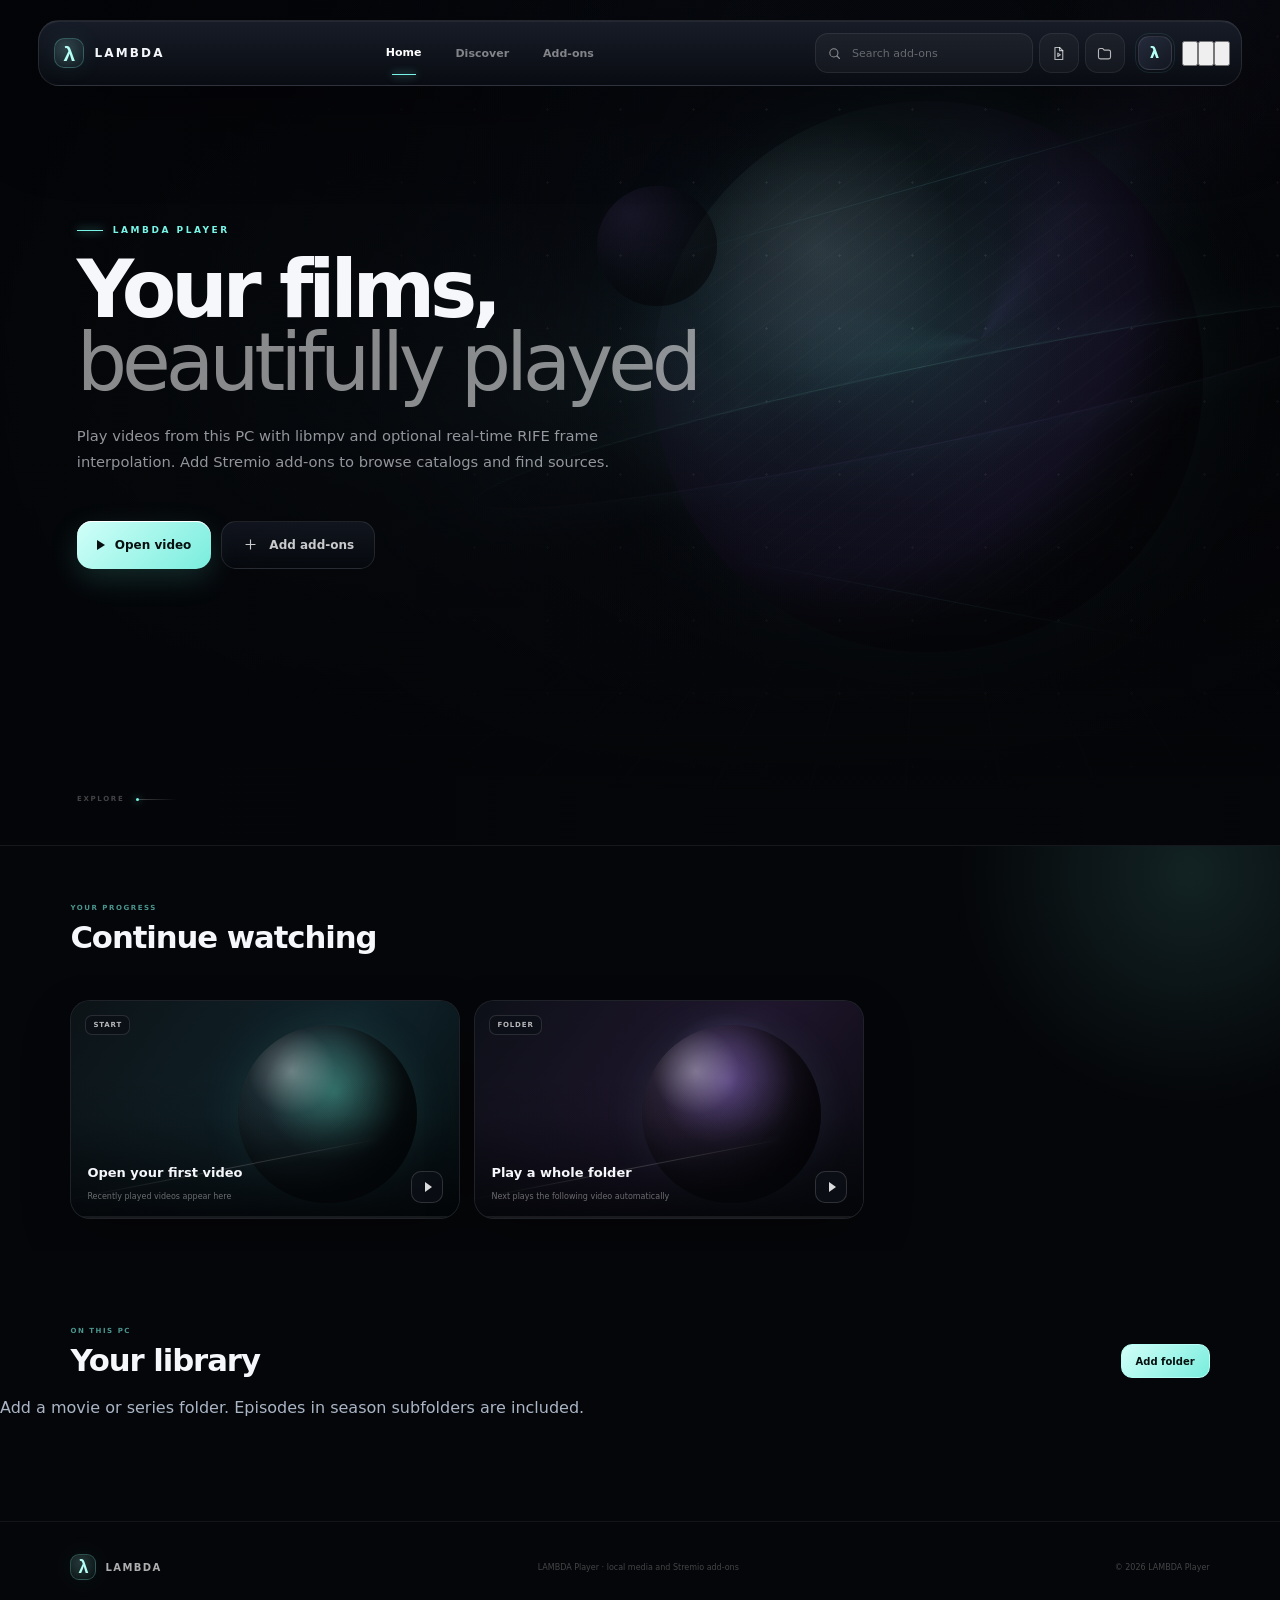
==== commit e3067708: "Release 0.2.7 test build with library, resume, installer and lambda icon" ====
--- a/resources/vui/index.html
+++ b/resources/vui/index.html
@@ -43,7 +43,7 @@
         <button class="round-button" data-action="open" aria-label="Open video" title="Open a video from this PC (Ctrl+O)">
           <svg viewBox="0 0 24 24"><path d="M7 3.5h6.5L18 8v12.5H7z"/><path d="M13.5 3.5V8H18"/><path d="m11 11.5 3.5 2.3-3.5 2.3z"/></svg>
         </button>
-        <button class="round-button" data-action="folder" aria-label="Open folder" title="Play a folder of videos">
+        <button class="round-button" data-action="folder" aria-label="Add folder to library" title="Add a movie or series folder">
           <svg viewBox="0 0 24 24"><path d="M3.5 7.5A2.5 2.5 0 0 1 6 5h3.6l2 2.2H18a2.5 2.5 0 0 1 2.5 2.5v7.3A2.5 2.5 0 0 1 18 19.5H6A2.5 2.5 0 0 1 3.5 17z"/></svg>
         </button>
         <button class="profile" data-action="about" aria-label="About LAMBDA Player" title="About LAMBDA Player" aria-haspopup="dialog">
@@ -107,13 +107,18 @@
     <section class="content-stage" id="continue">
       <div class="section-head">
         <div>
-          <span class="eyebrow">ON THIS PC</span>
+          <span class="eyebrow">YOUR PROGRESS</span>
           <h2>Continue watching</h2>
         </div>
       </div>
       <div class="rail continue-rail"></div>
     </section>
 
+    <section class="content-stage" id="local-library">
+      <div class="section-head"><div><span class="eyebrow">ON THIS PC</span><h2>Your library</h2></div><button class="pill-btn primary" data-library-add>Add folder</button></div>
+      <p class="local-library-empty">Add a movie or series folder. Episodes in season subfolders are included.</p>
+      <div class="local-library-rail"></div>
+    </section>
     <div class="addon-rows"></div>
 
     <section class="content-stage addons-empty" hidden>
@@ -288,6 +293,11 @@
     </section>
   </main>
 
+  <dialog id="local-details" class="local-details">
+    <button type="button" class="pill-btn local-close" data-local-close aria-label="Close">Close</button>
+    <div class="local-heading"><img alt="" hidden /><div><span class="eyebrow">YOUR LOCAL LIBRARY</span><h2></h2><div class="local-actions"><button class="pill-btn" data-local-art>Find artwork</button><button class="pill-btn" data-local-refresh>Rescan folder</button><button class="pill-btn" data-local-remove>Remove from library</button></div></div></div>
+    <div class="local-episodes"></div>
+  </dialog>
   <script src="qrc:///qtwebchannel/qwebchannel.js"></script>
   <script src="./window.js"></script>
   <script src="./stremio.js"></script>
--- a/resources/vui/home.css
+++ b/resources/vui/home.css
@@ -58,3 +58,12 @@
 @media(max-width:900px){.nav{gap:18px}.nav-links{gap:16px}}
 @media(max-width:760px){.nav-links a:nth-child(3),.nav-links a:nth-child(4){display:none}}
 @media(max-height:700px){.hero{min-height:560px}.hero-content{padding-top:150px}.hero h1{font-size:clamp(44px,5.4vw,80px)}}
+
+/* Local library: compositor-friendly card motion and native accessible dialog. */
+.local-library-rail{display:flex;flex-wrap:wrap;gap:24px;padding:20px 0}
+.local-card{position:relative;width:180px;height:280px;border:1px solid #ffffff20;border-radius:20px;background:linear-gradient(140deg,#263e49,#111420);color:#fff;overflow:hidden;text-align:left;cursor:pointer;transform-origin:center;transition:transform .45s cubic-bezier(.2,.8,.2,1),box-shadow .45s;}
+.local-card:hover{transform:scale(1.08);z-index:2;box-shadow:0 18px 50px #0008}
+.local-card img{width:100%;height:100%;object-fit:cover;position:absolute;inset:0}
+.local-card::after{content:"";position:absolute;inset:40% 0 0;background:linear-gradient(transparent,#000d)}
+.local-card strong,.local-card small{position:absolute;left:14px;right:14px;bottom:40px;z-index:1}.local-card small{bottom:18px;color:#ddd}
+.local-library-empty{color:#aab5c5}.local-details{color:#f7f8fb;background:#10151e;border:1px solid #ffffff25;border-radius:24px;width:min(880px,90vw);max-height:85vh;padding:32px;box-shadow:0 30px 100px #000b;animation:local-arrive .4s ease-out}.local-details::backdrop{background:#000b}.local-close{float:right}.local-heading{display:flex;gap:28px;margin:30px 0}.local-heading img{width:160px;object-fit:cover;border-radius:16px}.local-heading h2{font-size:32px}.local-actions{display:flex;gap:8px;flex-wrap:wrap}.local-episodes{display:grid;gap:10px}.local-episode{display:flex;flex-direction:column;gap:8px;padding:18px;text-align:left;border:1px solid #ffffff16;background:#ffffff06;color:#fff;border-radius:14px;cursor:pointer;transition:background .2s,transform .2s}.local-episode:hover{background:#78f5e718;transform:translateX(4px)}.local-episode small{color:#aab5c5}@keyframes local-arrive{from{opacity:0;transform:translateY(20px) scale(.97)}to{opacity:1;transform:none}}@media(prefers-reduced-motion:reduce){.local-card,.local-episode{transition:none}.local-details{animation:none}}
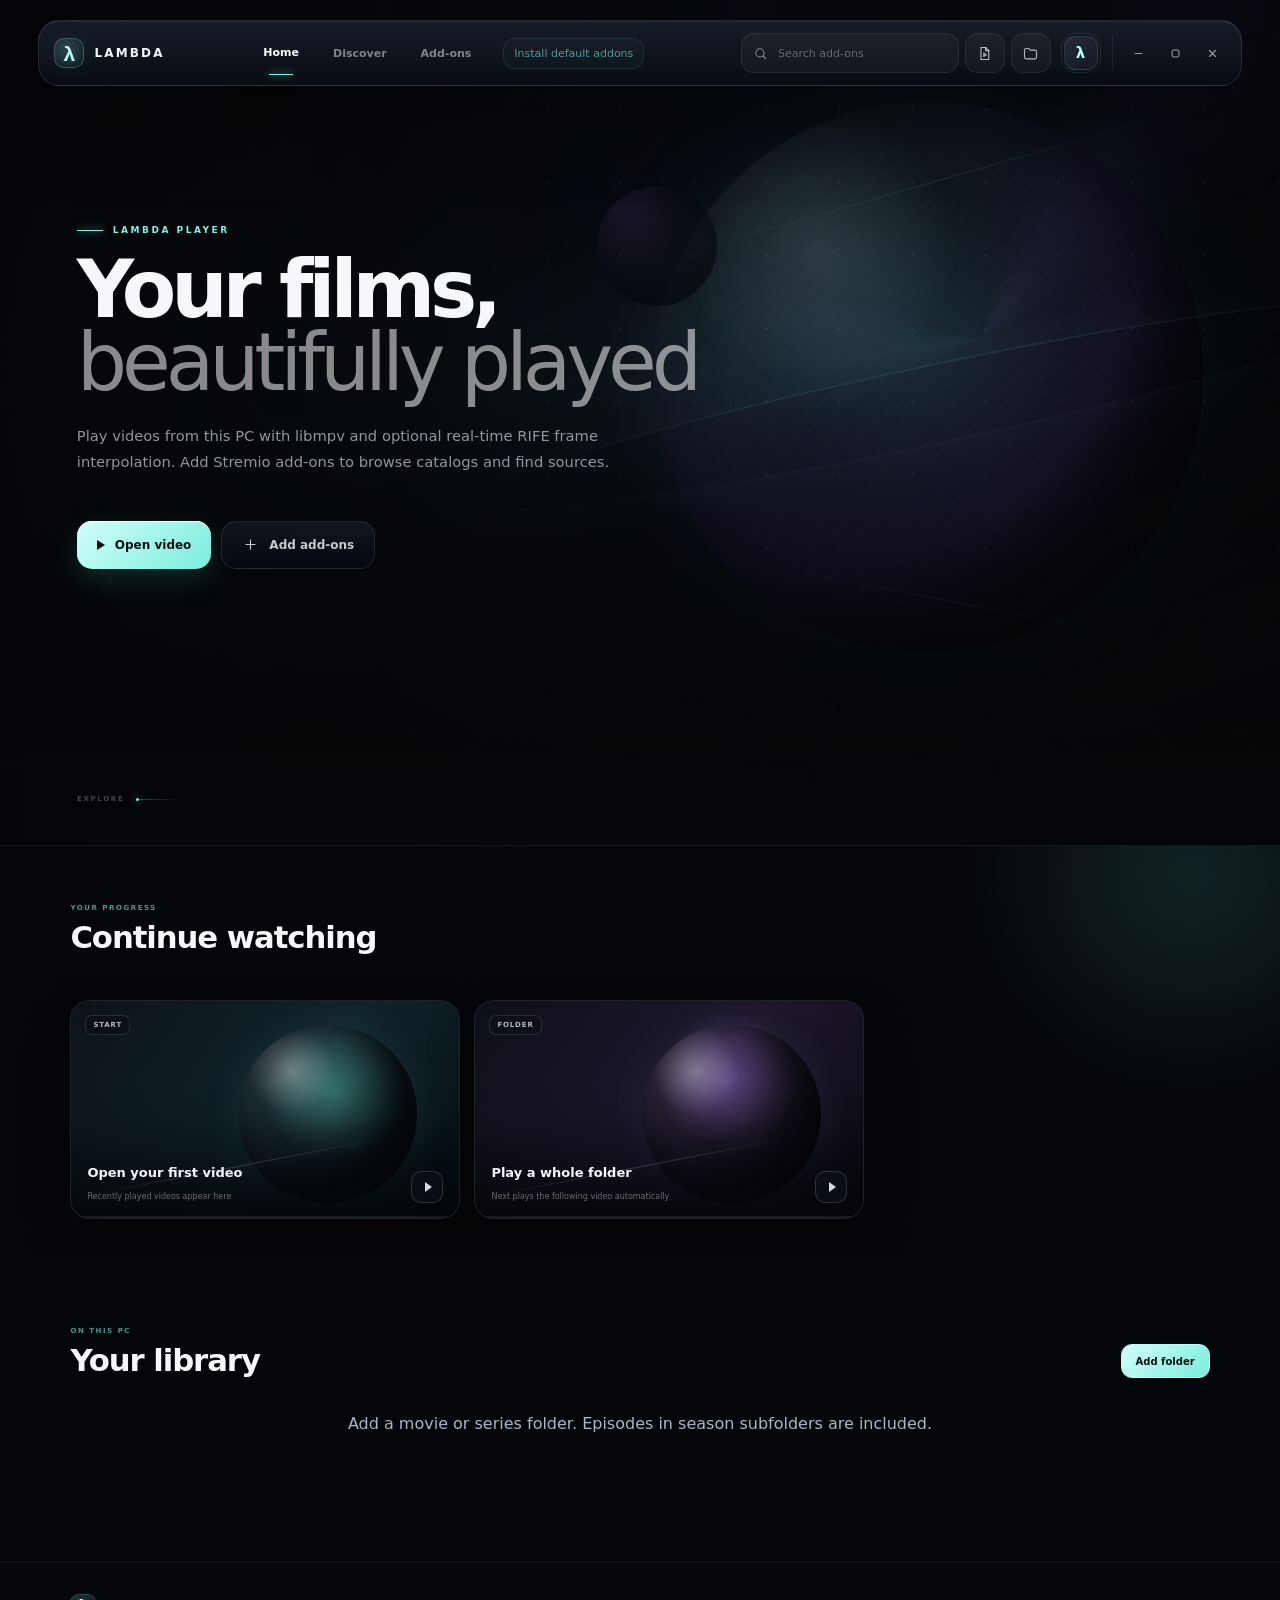
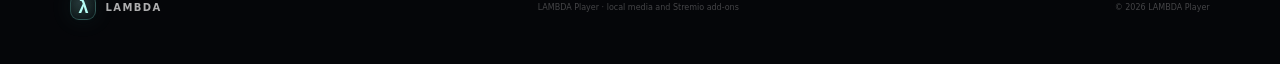
==== commit 83a06ba6: "Release 0.2.8 with interpolation fixes, player controls and native updates" ====
--- a/resources/vui/index.html
+++ b/resources/vui/index.html
@@ -33,6 +33,7 @@
         <a class="active" href="#home" data-view-link="home">Home</a>
         <a href="#discover" data-view-link="discover">Discover</a>
         <a href="#addons" data-view-link="addons">Add-ons</a>
+        <button type="button" class="default-addons-button" data-install-defaults disabled>Install default addons</button>
       </div>
 
       <div class="nav-actions">
@@ -129,7 +130,7 @@
           <h2>Bring catalogs, details and sources into LAMBDA</h2>
           <p>LAMBDA Player works with Stremio add-ons. Install an add-on by its manifest URL, import your existing Stremio add-ons, or start with Stremio's official Cinemeta and OpenSubtitles add-ons.</p>
           <div class="empty-actions">
-            <button type="button" class="pill-btn primary" data-install-defaults>Install Cinemeta + OpenSubtitles</button>
+            <button type="button" class="pill-btn primary" data-install-defaults>Install default addons</button>
             <a class="pill-btn" href="#addons" data-view-link="addons">Add an add-on URL</a>
           </div>
         </div>
@@ -223,7 +224,7 @@
         <button type="submit" class="pill-btn primary">Install</button>
       </form>
       <div class="install-actions">
-        <button type="button" class="pill-btn" data-install-defaults>Install Cinemeta + OpenSubtitles</button>
+        <button type="button" class="pill-btn" data-install-defaults>Install default addons</button>
         <button type="button" class="pill-btn" data-import-file>Import collection…</button>
         <button type="button" class="pill-btn" data-import-paste>Paste collection</button>
         <button type="button" class="pill-btn" data-export>Export</button>
--- a/resources/vui/home.css
+++ b/resources/vui/home.css
@@ -67,3 +67,7 @@
 .local-card::after{content:"";position:absolute;inset:40% 0 0;background:linear-gradient(transparent,#000d)}
 .local-card strong,.local-card small{position:absolute;left:14px;right:14px;bottom:40px;z-index:1}.local-card small{bottom:18px;color:#ddd}
 .local-library-empty{color:#aab5c5}.local-details{color:#f7f8fb;background:#10151e;border:1px solid #ffffff25;border-radius:24px;width:min(880px,90vw);max-height:85vh;padding:32px;box-shadow:0 30px 100px #000b;animation:local-arrive .4s ease-out}.local-details::backdrop{background:#000b}.local-close{float:right}.local-heading{display:flex;gap:28px;margin:30px 0}.local-heading img{width:160px;object-fit:cover;border-radius:16px}.local-heading h2{font-size:32px}.local-actions{display:flex;gap:8px;flex-wrap:wrap}.local-episodes{display:grid;gap:10px}.local-episode{display:flex;flex-direction:column;gap:8px;padding:18px;text-align:left;border:1px solid #ffffff16;background:#ffffff06;color:#fff;border-radius:14px;cursor:pointer;transition:background .2s,transform .2s}.local-episode:hover{background:#78f5e718;transform:translateX(4px)}.local-episode small{color:#aab5c5}@keyframes local-arrive{from{opacity:0;transform:translateY(20px) scale(.97)}to{opacity:1;transform:none}}@media(prefers-reduced-motion:reduce){.local-card,.local-episode{transition:none}.local-details{animation:none}}
+
+.local-library-empty{text-align:center;width:100%;box-sizing:border-box;padding:16px 24px;margin:12px auto 24px}
+.default-addons-button{font:inherit;font-size:11px;color:var(--cyan);white-space:nowrap;background:#78f5e70c;border:1px solid #78f5e72b;border-radius:12px;padding:8px 10px;cursor:pointer;transition:background .2s,opacity .2s}.default-addons-button:hover{background:#78f5e71c}.default-addons-button:disabled{opacity:.6;cursor:default}
+@media(max-width:1100px){.nav{gap:12px}.nav-links{gap:12px}.default-addons-button{font-size:10px;padding:7px 8px}}
--- a/resources/vui/addons.css
+++ b/resources/vui/addons.css
@@ -260,3 +260,11 @@
   .addon-controls{grid-column:1 / -1;justify-content:flex-start}
   .empty-card{flex-direction:column;align-items:flex-start}
 }
+
+/* Keep the default installer beside Add-ons without crowding narrow windows. */
+@media(max-width:1000px){
+  .nav{height:auto;min-height:66px;grid-template-columns:auto 1fr;padding:10px 14px;row-gap:8px}
+  .nav-links{justify-content:flex-end;gap:14px}
+  .nav-actions{grid-column:1 / -1;justify-content:flex-end}
+  .page-view{padding-top:166px}
+}
--- a/resources/vui/window.css
+++ b/resources/vui/window.css
@@ -0,0 +1,53 @@
+/* LAMBDA Player window chrome shared by the Home and Player pages. */
+
+/* ---- Custom window controls ------------------------------------------- */
+.window-controls{display:flex;align-items:center;gap:3px;margin-left:4px;padding-left:9px;border-left:1px solid rgba(255,255,255,.08)}
+.wc-btn{position:relative;width:34px;height:34px;display:grid;place-items:center;padding:0;border-radius:11px;border:1px solid transparent;background:transparent;color:rgba(245,248,255,.6);cursor:pointer;outline:none;transition:color .22s cubic-bezier(.2,.8,.2,1),background-color .22s cubic-bezier(.2,.8,.2,1),border-color .22s cubic-bezier(.2,.8,.2,1),box-shadow .22s cubic-bezier(.2,.8,.2,1),transform .18s cubic-bezier(.2,.8,.2,1)}
+.wc-btn svg{width:15px;height:15px;fill:none;stroke:currentColor;stroke-width:1.7;stroke-linecap:round;stroke-linejoin:round;transition:transform .25s cubic-bezier(.2,.8,.2,1)}
+.wc-btn:hover{color:#fff;background:rgba(255,255,255,.075);border-color:rgba(255,255,255,.1)}
+.wc-btn:active{transform:scale(.9)}
+.wc-max:hover svg{transform:scale(1.08)}
+.wc-close:hover{color:#fff;background:linear-gradient(135deg,#ff7485,#e3485d);border-color:rgba(255,170,180,.45);box-shadow:0 6px 18px rgba(227,72,93,.32)}
+.wc-close:hover svg{transform:rotate(90deg)}
+.wc-btn:focus-visible{border-color:rgba(120,245,231,.55);box-shadow:0 0 0 3px rgba(120,245,231,.14)}
+html.is-fullscreen .window-controls{display:none}
+
+/* ---- Keyboard focus for every interactive element --------------------- */
+button:focus-visible,a:focus-visible{outline:2px solid rgba(120,245,231,.55);outline-offset:2px}
+
+/* ---- Page transitions (opacity only: keeps position:fixed intact) ------ */
+body{transition:opacity .26s cubic-bezier(.2,.8,.2,1)}
+html.lp-leaving body,html.lp-entering body{opacity:0}
+
+/* ---- Themed scrollbars ---------------------------------------------------
+   Thin cyan pill on a transparent track. The right border is thicker so the
+   thumb stays clear of the window's native resize edge. */
+::-webkit-scrollbar{width:14px;height:14px;background:transparent}
+::-webkit-scrollbar-track{background:transparent}
+::-webkit-scrollbar-thumb{min-height:56px;border:4px solid transparent;border-right-width:5px;border-radius:14px;background-color:rgba(120,245,231,.2);background-clip:padding-box;box-shadow:inset 0 0 0 1px rgba(255,255,255,.04)}
+::-webkit-scrollbar-thumb:hover{background-color:rgba(120,245,231,.38)}
+::-webkit-scrollbar-thumb:active{background-color:rgba(146,255,242,.56)}
+::-webkit-scrollbar-button,::-webkit-scrollbar-corner{display:none;width:0;height:0;background:transparent}
+
+/* ---- Toasts ------------------------------------------------------------- */
+.lambda-toasts{position:fixed;z-index:200;left:50%;bottom:clamp(22px,4vh,40px);transform:translateX(-50%);display:flex;flex-direction:column;align-items:center;gap:8px;pointer-events:none;width:min(560px,calc(100vw - 32px))}
+.lambda-toast{display:flex;align-items:flex-start;gap:10px;max-width:100%;padding:12px 15px;border-radius:15px;color:rgba(247,248,251,.92);font-size:12px;line-height:1.45;background:linear-gradient(180deg,rgba(28,32,44,.94),rgba(14,17,24,.94));border:1px solid rgba(255,255,255,.1);box-shadow:0 18px 50px rgba(0,0,0,.45),inset 0 1px rgba(255,255,255,.06);opacity:0;transform:translateY(14px) scale(.98);transition:opacity .3s cubic-bezier(.2,.8,.2,1),transform .3s cubic-bezier(.2,.8,.2,1);white-space:pre-line}
+.lambda-toast.show{opacity:1;transform:none}
+.lambda-toast::before{content:"";flex:0 0 7px;height:7px;margin-top:5px;border-radius:50%;background:#78f5e7;box-shadow:0 0 10px #78f5e7}
+.lambda-toast.warn::before{background:#ffb35c;box-shadow:0 0 10px #ffb35c}
+
+@media (prefers-reduced-motion:reduce){body,.lambda-toast,.wc-btn,.wc-btn svg{transition-duration:.001ms!important}}
+
+/* Update notices persist until dismissed; fullscreen playback stays unobstructed. */
+.lambda-update-notice{position:fixed;z-index:210;top:104px;right:24px;width:min(380px,calc(100vw - 48px));padding:20px;border:1px solid #78f5e740;border-radius:20px;background:linear-gradient(150deg,#1b2c34,#111822);color:#f7f8fb;box-shadow:0 20px 55px #0007;animation:update-arrive .35s ease-out}
+.lambda-update-notice[hidden],html.is-fullscreen .lambda-update-notice,html.is-mini .lambda-update-notice{display:none}
+.lambda-update-notice strong,.lambda-update-notice>span{display:block;font-size:14px}.lambda-update-notice>span{font-size:12px;color:#b5c4ce;margin:8px 0 16px}.lambda-update-notice>div{display:flex;gap:8px;flex-wrap:wrap}.lambda-update-notice button{padding:9px 12px;border-radius:10px;background:#ffffff0c;border:1px solid #ffffff20;color:#eafaf7;cursor:pointer;font:inherit;font-size:12px}.lambda-update-notice [data-update-download]{background:#8ff8e9;color:#07100f;border-color:#b6fff6}.lambda-update-notice button:hover{filter:brightness(1.12)}.pop-test-updates{display:flex;align-items:center;gap:8px;font-size:12px;color:#b5c4ce;margin:12px 0}.pop-test-updates input{accent-color:#78f5e7}.pop-update-status{font-size:12px!important;margin-bottom:4px!important}@keyframes update-arrive{from{opacity:0;transform:translateY(-10px)}to{opacity:1;transform:none}}@media(prefers-reduced-motion:reduce){.lambda-update-notice{animation:none}}
+
+.pop-actions{flex-wrap:wrap}.pop-actions [hidden],html.lp-about-open .lambda-update-notice{display:none}.pop-actions button:disabled{opacity:.55;cursor:wait}
+
+.lambda-update-notice progress { width:100%; height:5px; accent-color:#8ff8e9; }
+.lambda-update-notice button:disabled { opacity:.5; cursor:wait; }
+.lambda-update-details { color:#f7f8fb; background:#11141b; border:1px solid #43524e; border-radius:20px; padding:24px; max-width:650px; max-height:75vh; }
+.lambda-update-details::backdrop { background:rgba(0,0,0,.7); }
+.lambda-update-details pre { white-space:pre-wrap; font:inherit; overflow:auto; max-height:50vh; }
+.lambda-update-details button { border:0; border-radius:10px; padding:10px 20px; background:#8ff8e9; }
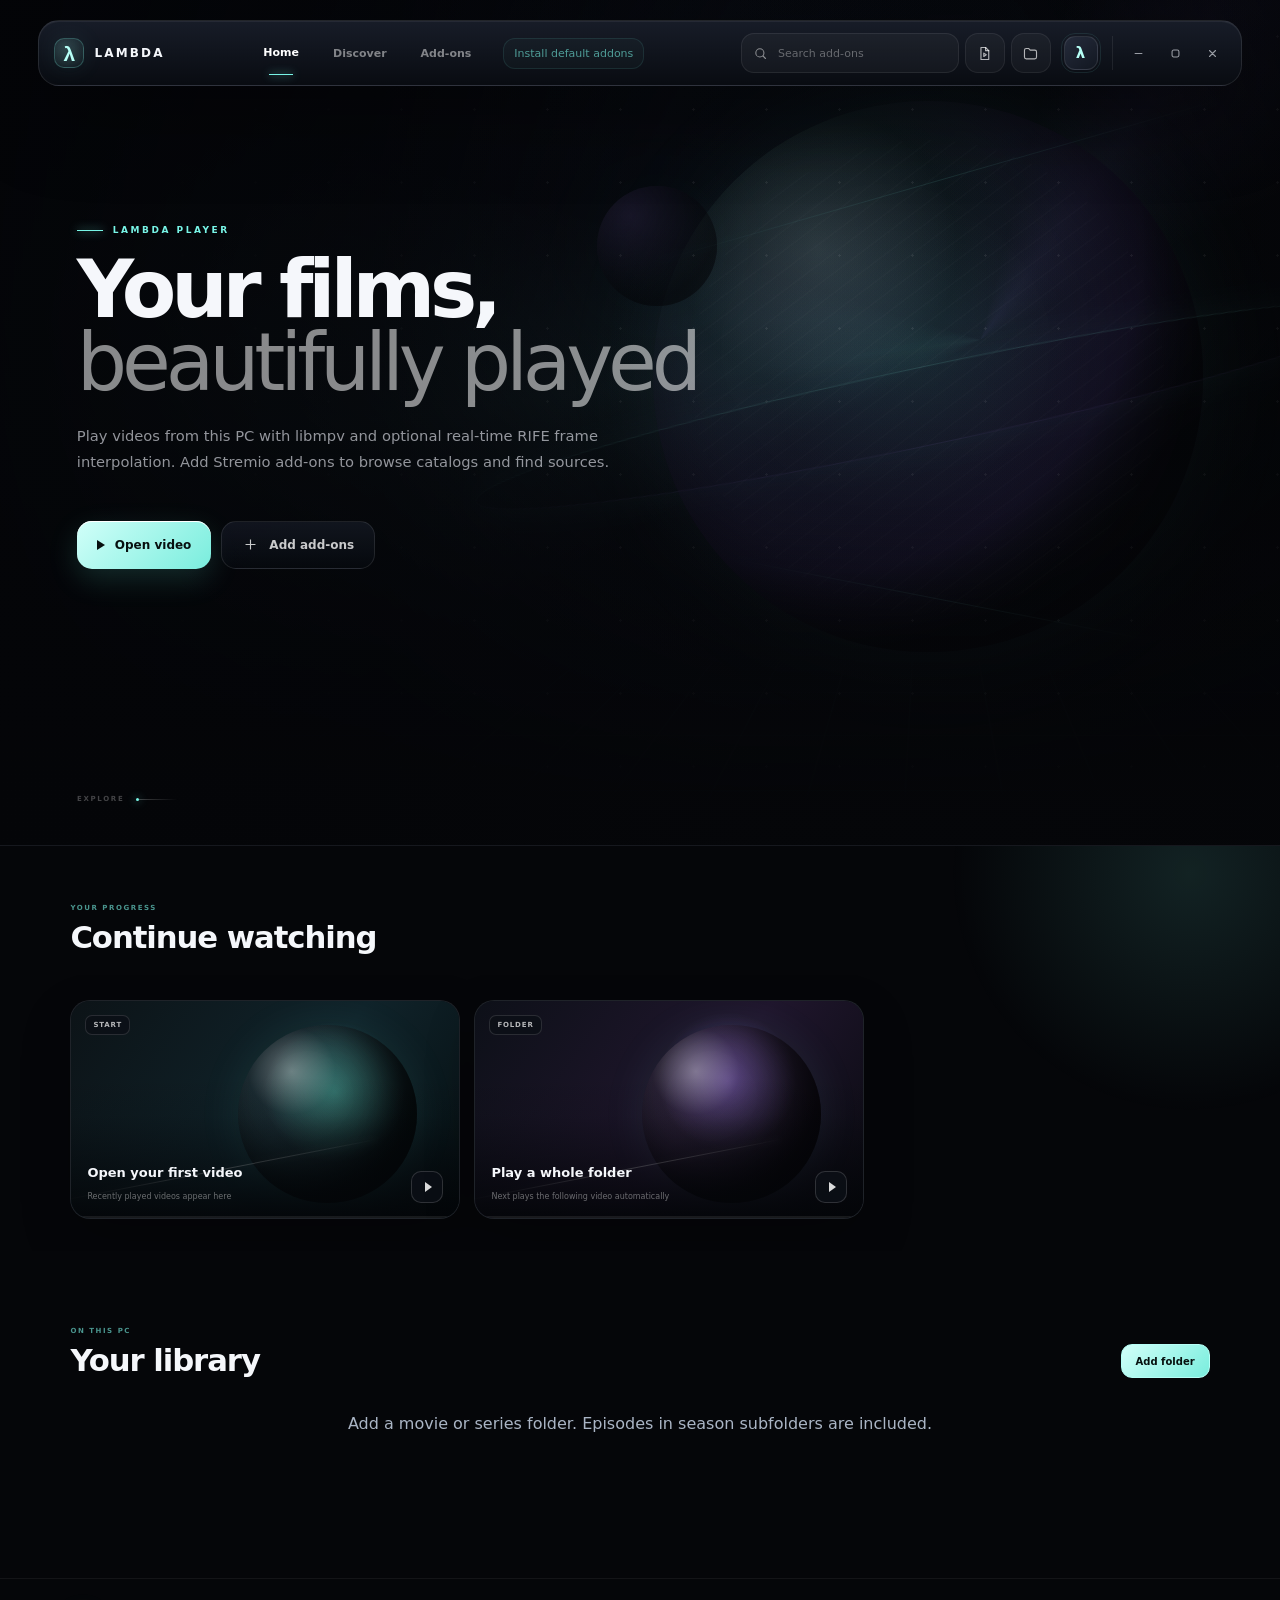
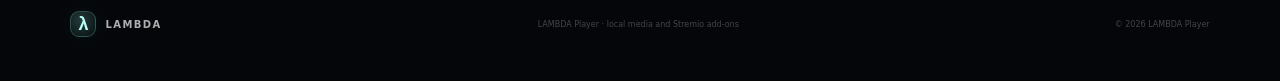
==== commit 3d46df14: "Release 0.2.9 with motion, scene-cut, subtitle and update fixes" ====
--- a/resources/vui/index.html
+++ b/resources/vui/index.html
@@ -118,7 +118,7 @@
     <section class="content-stage" id="local-library">
       <div class="section-head"><div><span class="eyebrow">ON THIS PC</span><h2>Your library</h2></div><button class="pill-btn primary" data-library-add>Add folder</button></div>
       <p class="local-library-empty">Add a movie or series folder. Episodes in season subfolders are included.</p>
-      <div class="local-library-rail"></div>
+      <div class="rail local-library-rail"></div>
     </section>
     <div class="addon-rows"></div>
 
--- a/resources/vui/home.css
+++ b/resources/vui/home.css
@@ -60,7 +60,7 @@
 @media(max-height:700px){.hero{min-height:560px}.hero-content{padding-top:150px}.hero h1{font-size:clamp(44px,5.4vw,80px)}}
 
 /* Local library: compositor-friendly card motion and native accessible dialog. */
-.local-library-rail{display:flex;flex-wrap:wrap;gap:24px;padding:20px 0}
+.local-library-rail{display:flex;flex-wrap:wrap;gap:24px;padding-block:20px}
 .local-card{position:relative;width:180px;height:280px;border:1px solid #ffffff20;border-radius:20px;background:linear-gradient(140deg,#263e49,#111420);color:#fff;overflow:hidden;text-align:left;cursor:pointer;transform-origin:center;transition:transform .45s cubic-bezier(.2,.8,.2,1),box-shadow .45s;}
 .local-card:hover{transform:scale(1.08);z-index:2;box-shadow:0 18px 50px #0008}
 .local-card img{width:100%;height:100%;object-fit:cover;position:absolute;inset:0}
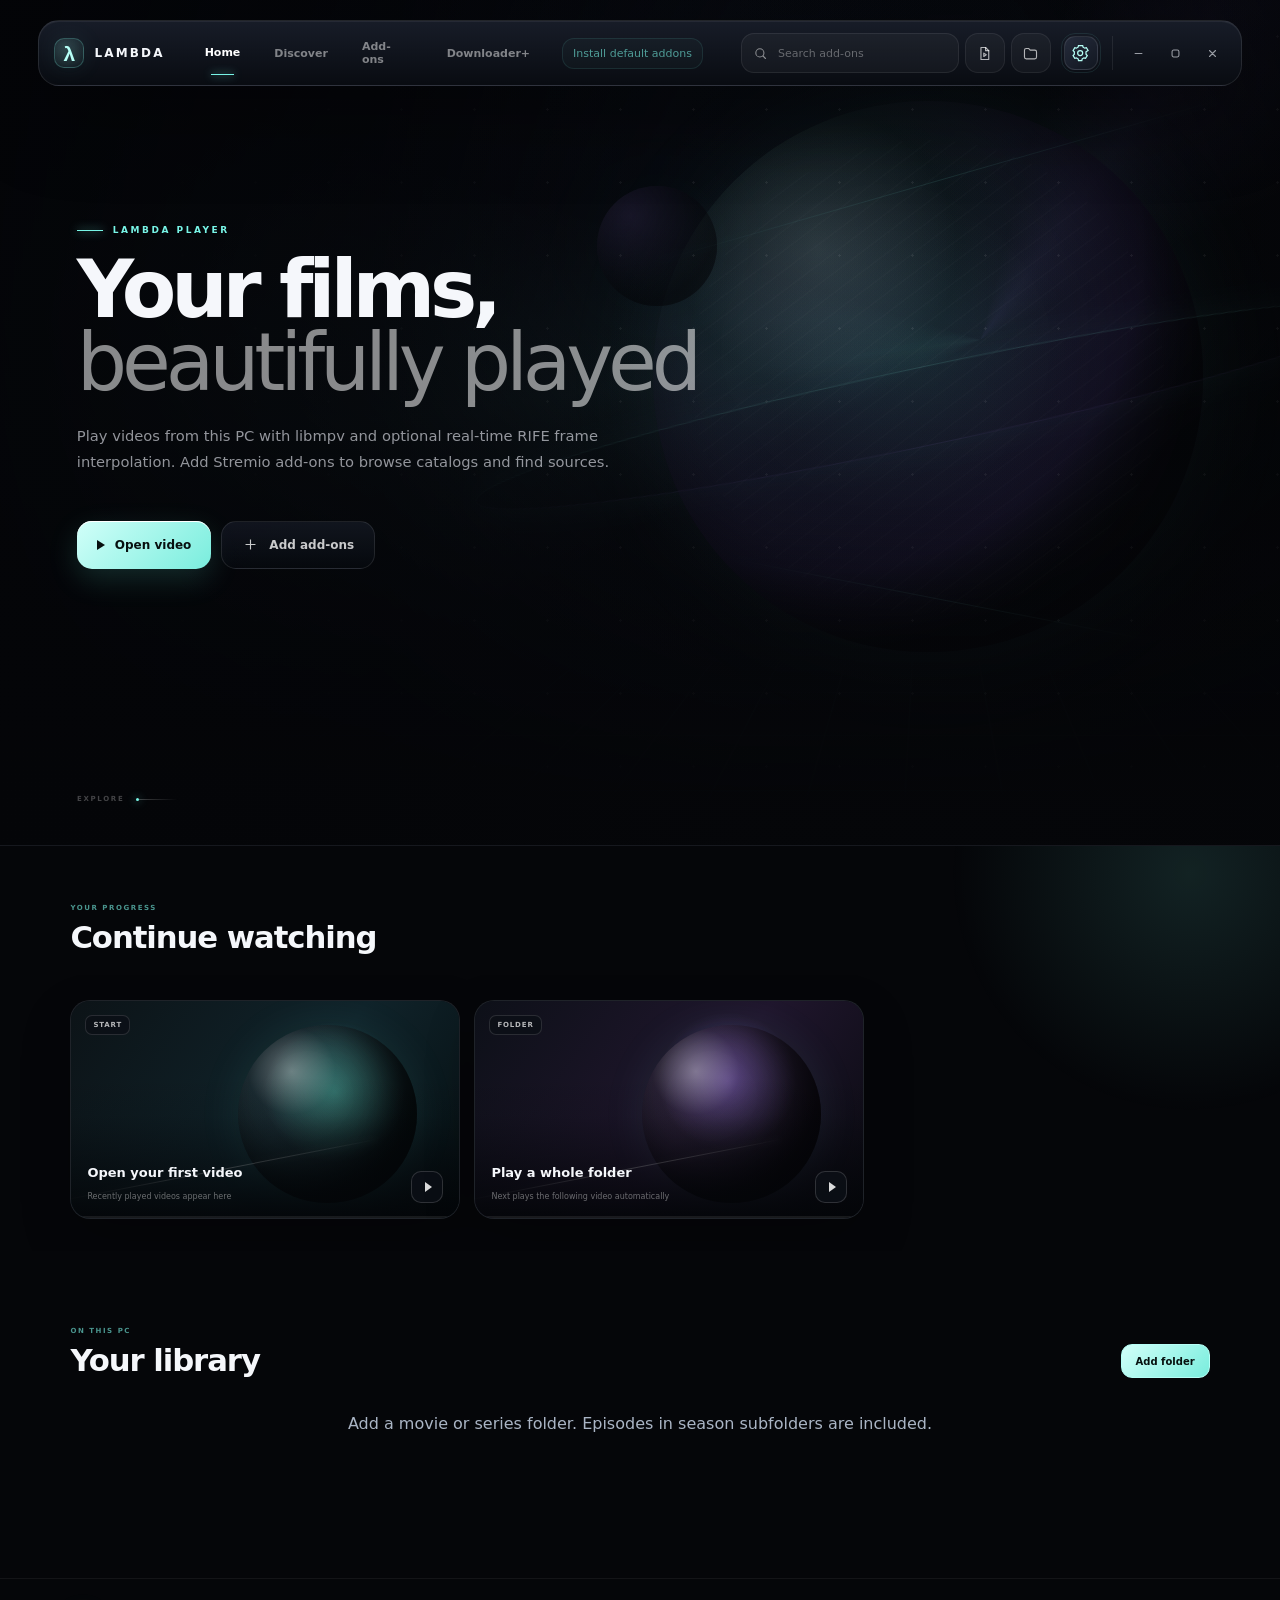
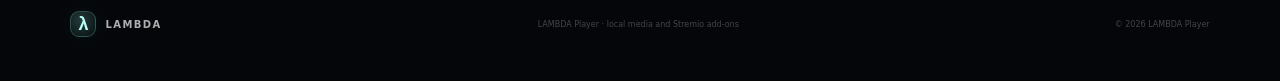
==== commit a90504f8: "Release 0.3.0 with Downloader+, settings and clearer updates" ====
--- a/resources/vui/index.html
+++ b/resources/vui/index.html
@@ -7,8 +7,10 @@
   <title>LAMBDA Player</title>
   <link rel="stylesheet" href="./home.css" />
   <link rel="stylesheet" href="./addons.css" />
+  <link rel="stylesheet" href="./downloads.css" />
   <link rel="stylesheet" href="./window.css" />
   <link rel="stylesheet" href="./motion.css" />
+  <link rel="stylesheet" href="./preferences.css" />
 </head>
 <body>
   <div class="launch-intro" aria-hidden="true">
@@ -33,6 +35,7 @@
         <a class="active" href="#home" data-view-link="home">Home</a>
         <a href="#discover" data-view-link="discover">Discover</a>
         <a href="#addons" data-view-link="addons">Add-ons</a>
+        <a href="#downloads" data-view-link="downloads">Downloader+</a>
         <button type="button" class="default-addons-button" data-install-defaults disabled>Install default addons</button>
       </div>
 
@@ -47,8 +50,8 @@
         <button class="round-button" data-action="folder" aria-label="Add folder to library" title="Add a movie or series folder">
           <svg viewBox="0 0 24 24"><path d="M3.5 7.5A2.5 2.5 0 0 1 6 5h3.6l2 2.2H18a2.5 2.5 0 0 1 2.5 2.5v7.3A2.5 2.5 0 0 1 18 19.5H6A2.5 2.5 0 0 1 3.5 17z"/></svg>
         </button>
-        <button class="profile" data-action="about" aria-label="About LAMBDA Player" title="About LAMBDA Player" aria-haspopup="dialog">
-          <span class="profile-core">λ</span>
+        <button class="profile" data-action="about" aria-label="Settings" title="Settings" aria-haspopup="dialog">
+          <span class="profile-core"><svg viewBox="0 0 24 24" aria-hidden="true"><path d="m9 3-.5 2-2 1.2-2-.6-2 3.5 1.5 1.4v3L2.5 15l2 3.4 2-.6 2 1.2.5 2h4l.5-2 2-1.2 2 .6 2-3.4-1.5-1.5v-3L20.5 9l-2-3.4-2 .6-2-1.2-.5-2z"/><circle cx="11" cy="12" r="3"/></svg></span>
           <span class="profile-ring"></span>
         </button>
         <div data-window-controls></div>
@@ -294,15 +297,53 @@
     </section>
   </main>
 
+  <main class="view page-view" data-view="downloads" hidden>
+    <section class="page-head">
+      <span class="eyebrow">YOUR DOWNLOADS</span>
+      <h1>Downloader+</h1>
+      <p class="page-lede">Drop a torrent or link anywhere, or paste it below. Choose where to save before downloading. Keep track of progress and play finished videos in LAMBDA.</p>
+    </section>
+    <section class="addon-install glass">
+      <form class="install-form" data-download-form autocomplete="off">
+        <input type="text" name="url" placeholder="Paste a download link or magnet URL" spellcheck="false" aria-label="Download URL" required />
+        <button type="submit" class="pill-btn primary" data-download-control disabled>Add download</button>
+      </form>
+      <div class="install-actions">
+        <button type="button" class="pill-btn" data-download-torrent data-download-control disabled>Add torrent…</button>
+        <button type="button" class="pill-btn" data-download-folder>Change folder</button>
+        <button type="button" class="pill-btn" data-download-pause data-download-control disabled>Pause all</button>
+        <button type="button" class="pill-btn" data-download-resume data-download-control disabled>Resume all</button>
+        <button type="button" class="pill-btn" data-download-retry hidden>Reconnect</button>
+      </div>
+      <div class="install-feedback" data-download-message aria-live="polite">Opening Downloader+ starts the download engine.</div>
+      <small class="download-folder" data-download-directory></small>
+    </section>
+    <section class="content-stage installed-section">
+      <div class="section-head"><h2>Transfers</h2><span class="download-stats" data-download-stats></span></div>
+      <div class="chip-row" data-download-filters>
+        <button type="button" class="chip selected" data-filter="all">All</button>
+        <button type="button" class="chip" data-filter="active">Downloading</button>
+        <button type="button" class="chip" data-filter="paused">Paused</button>
+        <button type="button" class="chip" data-filter="complete">Completed</button>
+      </div>
+      <div class="addon-list download-list" data-download-list aria-live="off"></div>
+    </section>
+  </main>
+
   <dialog id="local-details" class="local-details">
     <button type="button" class="pill-btn local-close" data-local-close aria-label="Close">Close</button>
     <div class="local-heading"><img alt="" hidden /><div><span class="eyebrow">YOUR LOCAL LIBRARY</span><h2></h2><div class="local-actions"><button class="pill-btn" data-local-art>Find artwork</button><button class="pill-btn" data-local-refresh>Rescan folder</button><button class="pill-btn" data-local-remove>Remove from library</button></div></div></div>
     <div class="local-episodes"></div>
   </dialog>
   <script src="qrc:///qtwebchannel/qwebchannel.js"></script>
+  <script src="./preferences.js"></script>
+  <script src="./release-highlights.js"></script>
   <script src="./window.js"></script>
+  <script src="./frame-clock.js"></script>
   <script src="./stremio.js"></script>
   <script src="./home.js"></script>
+  <script src="./motrix-client.js"></script>
+  <script src="./downloads.js"></script>
 
   <footer>
     <div class="footer-brand"><span class="brand-mark" aria-hidden="true">λ</span><strong>LAMBDA</strong></div>
--- a/resources/vui/home.css
+++ b/resources/vui/home.css
@@ -1,4 +1,4 @@
-@font-face{font-family:Inter;font-style:normal;font-weight:100 900;font-display:swap;src:url("./InterVariable.woff2") format("woff2")}:root{--bg:#050609;--surface:#0b0e14;--glass:rgba(14,18,26,.56);--line:rgba(255,255,255,.1);--text:#f5f7fb;--muted:rgba(235,239,248,.56);--dim:rgba(235,239,248,.3);--cyan:#78f5e7;--cyan2:#b6fff6;--violet:#a788ff;--blue:#6aa8ff;--ease:cubic-bezier(.2,.8,.2,1);--shadow:0 30px 80px rgba(0,0,0,.36)}*{box-sizing:border-box}html{scroll-behavior:smooth}body{margin:0;background:var(--bg);color:var(--text);font-family:Inter,ui-sans-serif,system-ui,-apple-system,BlinkMacSystemFont,"Segoe UI",sans-serif;-webkit-font-smoothing:antialiased;overflow-x:hidden}a{color:inherit;text-decoration:none}button{font:inherit}.page-noise{position:fixed;inset:0;z-index:99;pointer-events:none;opacity:.09;background-image:url("data:image/svg+xml,%3Csvg viewBox='0 0 180 180' xmlns='http://www.w3.org/2000/svg'%3E%3Cfilter id='n'%3E%3CfeTurbulence type='fractalNoise' baseFrequency='.92' numOctaves='3' stitchTiles='stitch'/%3E%3C/filter%3E%3Crect width='100%25' height='100%25' filter='url(%23n)' opacity='.22'/%3E%3C/svg%3E");mix-blend-mode:soft-light}.aurora{position:fixed;z-index:-1;border-radius:50%;filter:blur(130px);opacity:.12;pointer-events:none}.aurora-a{width:42vw;height:42vw;left:-16vw;top:30vh;background:var(--violet);animation:auroraA 16s var(--ease) infinite alternate}.aurora-b{width:38vw;height:38vw;right:-12vw;top:70vh;background:var(--cyan);animation:auroraB 18s var(--ease) infinite alternate}.glass{background:linear-gradient(180deg,rgba(24,29,41,.66),rgba(9,12,18,.5));border:1px solid var(--line);backdrop-filter:blur(28px) saturate(130%);-webkit-backdrop-filter:blur(28px) saturate(130%);box-shadow:inset 0 1px rgba(255,255,255,.06),var(--shadow)}.nav-shell{position:fixed;z-index:80;left:0;right:0;top:0;padding:20px clamp(18px,3vw,48px);pointer-events:none}.nav{height:66px;max-width:1500px;margin:auto;padding:0 11px 0 15px;border-radius:21px;display:grid;grid-template-columns:auto 1fr auto;align-items:center;gap:38px;pointer-events:auto;transition:border-color .35s var(--ease),transform .35s var(--ease)}.nav:hover{border-color:rgba(255,255,255,.16)}.brand{display:flex;align-items:center;gap:10px;font-size:12px;font-weight:800;letter-spacing:.18em}.brand-mark{position:relative;display:grid;place-items:center;width:30px;height:30px;border-radius:10px;border:1px solid rgba(126,245,231,.24);background:radial-gradient(circle at 35% 30%,rgba(169,255,246,.18),rgba(126,245,231,.04));box-shadow:0 0 25px rgba(126,245,231,.08)}.brand-mark i{position:absolute;width:11px;height:1.5px;border-radius:5px;background:var(--cyan);box-shadow:0 0 9px rgba(120,245,231,.7)}.brand-mark i:first-child{transform:translateY(-3px) rotate(18deg)}.brand-mark i:last-child{transform:translateY(3px) rotate(-18deg)}.nav-links{display:flex;align-items:center;justify-content:center;gap:30px}.nav-links a{position:relative;color:rgba(255,255,255,.48);font-size:11px;font-weight:600;transition:color .25s var(--ease),transform .25s var(--ease)}.nav-links a::after{content:"";position:absolute;left:50%;right:50%;bottom:-10px;height:1px;background:var(--cyan);box-shadow:0 0 8px var(--cyan);transition:left .3s var(--ease),right .3s var(--ease)}.nav-links a:hover,.nav-links a.active{color:#fff;transform:translateY(-1px)}.nav-links a.active::after,.nav-links a:hover::after{left:20%;right:20%}.nav-actions{display:flex;align-items:center;gap:8px}.round-button{position:relative;width:40px;height:40px;display:grid;place-items:center;border-radius:13px;border:1px solid rgba(255,255,255,.07);background:rgba(255,255,255,.035);color:rgba(255,255,255,.68);cursor:pointer;transition:.25s var(--ease)}.round-button:hover{color:white;background:rgba(255,255,255,.08);border-color:rgba(255,255,255,.15);transform:translateY(-2px) scale(1.04)}.round-button svg{width:17px;height:17px;fill:none;stroke:currentColor;stroke-width:1.6;stroke-linecap:round;stroke-linejoin:round}.notify-dot{position:absolute;right:8px;top:8px;width:5px;height:5px;border-radius:50%;background:var(--cyan);box-shadow:0 0 10px var(--cyan)}.profile{position:relative;width:42px;height:42px;margin-left:3px;border:0;background:transparent;color:white;cursor:pointer}.profile-core{position:absolute;inset:4px;display:grid;place-items:center;border-radius:11px;background:linear-gradient(145deg,#252b3b,#121721);font-size:11px;font-weight:700;border:1px solid rgba(255,255,255,.1);z-index:2}.profile-ring{position:absolute;inset:1px;border-radius:14px;border:1px solid rgba(126,245,231,.25);opacity:.4;transition:.3s}.profile:hover .profile-ring{inset:-3px;opacity:1;box-shadow:0 0 18px rgba(126,245,231,.14)}.hero{position:relative;min-height:min(880px,94vh);height:94vh;overflow:hidden;border-bottom:1px solid rgba(255,255,255,.06);background:#070a10}.hero-art{position:absolute;inset:0;overflow:hidden;background:radial-gradient(circle at 72% 43%,rgba(91,255,223,.08),transparent 15%),radial-gradient(circle at 67% 45%,rgba(137,104,255,.1),transparent 26%),linear-gradient(115deg,#080b12 0%,#090c13 44%,#040506 100%)}.hero-art::before{content:"";position:absolute;inset:-20%;background:conic-gradient(from 140deg at 69% 43%,transparent 0 28%,rgba(121,244,230,.07) 34%,transparent 41% 65%,rgba(157,125,255,.08) 71%,transparent 79%);animation:heroRotate 25s linear infinite}.planet{position:absolute;border-radius:50%;box-shadow:inset -42px -30px 90px rgba(0,0,0,.65),0 0 100px rgba(119,245,231,.08)}.planet-main{width:min(43vw,650px);height:min(43vw,650px);right:6vw;top:12%;background:radial-gradient(circle at 30% 27%,rgba(189,255,248,.23),rgba(84,163,157,.12) 25%,rgba(45,37,80,.58) 58%,#0a0c12 72%);animation:planetFloat 10s var(--ease) infinite alternate}.planet-main::before{content:"";position:absolute;inset:7%;border-radius:50%;background:repeating-linear-gradient(155deg,transparent 0 14px,rgba(255,255,255,.025) 15px 16px);transform:rotate(-12deg);opacity:.8}.planet-main::after{content:"";position:absolute;left:-34%;right:-34%;top:48%;height:14%;border-radius:50%;border-top:1px solid rgba(138,255,238,.18);border-bottom:1px solid rgba(173,149,255,.13);transform:rotate(-12deg);filter:blur(.2px);box-shadow:0 0 35px rgba(126,245,231,.06)}.planet-small{width:120px;height:120px;right:44%;top:22%;opacity:.5;background:radial-gradient(circle at 28% 25%,rgba(167,136,255,.5),rgba(28,30,48,.35) 58%,#070910 70%);animation:smallFloat 8s var(--ease) infinite alternate}.hero-grid{position:absolute;left:30%;right:-15%;bottom:-36%;height:58%;transform:perspective(560px) rotateX(63deg);transform-origin:top;background-image:linear-gradient(rgba(126,245,231,.09) 1px,transparent 1px),linear-gradient(90deg,rgba(126,245,231,.07) 1px,transparent 1px);background-size:66px 66px;mask-image:linear-gradient(to bottom,transparent,#000 18%,#000 60%,transparent);opacity:.44;animation:gridDrift 11s linear infinite}.hero-beam{position:absolute;height:1px;background:linear-gradient(90deg,transparent,rgba(126,245,231,.38),transparent);box-shadow:0 0 14px rgba(126,245,231,.25);transform-origin:left;opacity:.4}.beam-a{width:47vw;right:2%;top:31%;transform:rotate(-16deg);animation:beamPulse 5s var(--ease) infinite alternate}.beam-b{width:34vw;right:9%;top:66%;transform:rotate(11deg);animation:beamPulse 7s var(--ease) .7s infinite alternate}.star-field{position:absolute;inset:0;background-image:radial-gradient(circle,rgba(255,255,255,.45) 0 1px,transparent 1.4px);background-size:73px 73px;mask-image:linear-gradient(90deg,transparent 0,#000 42%,#000 100%);opacity:.2;animation:stars 18s linear infinite}.hero-vignette{position:absolute;inset:0;background:linear-gradient(90deg,rgba(4,5,8,.96) 0%,rgba(4,5,8,.74) 30%,rgba(4,5,8,.15) 58%,rgba(4,5,8,.12) 78%,rgba(4,5,8,.5) 100%),linear-gradient(180deg,rgba(4,5,8,.3),transparent 38%,#050609 98%)}.hero-content{position:relative;z-index:5;width:min(650px,55vw);padding-top:clamp(205px,25vh,280px);margin-left:clamp(26px,6vw,100px)}.hero-kicker{display:flex;align-items:center;gap:10px;color:var(--cyan);font-size:9px;font-weight:800;letter-spacing:.28em;margin-bottom:18px}.hero-kicker span{width:26px;height:1px;background:var(--cyan);box-shadow:0 0 10px var(--cyan)}.hero h1{font-size:clamp(50px,6.2vw,96px);line-height:.92;letter-spacing:-.065em;margin:0;max-width:780px}.hero h1 em{font-style:normal;font-weight:400;color:rgba(255,255,255,.53)}.hero p{max-width:555px;margin:24px 0 18px;color:rgba(241,244,252,.6);font-size:clamp(13px,1.15vw,16px);line-height:1.75}.meta{display:flex;align-items:center;gap:11px;flex-wrap:wrap;color:rgba(255,255,255,.45);font-size:10px;font-weight:600}.match{color:var(--cyan)}.rating,.quality{padding:3px 6px;border:1px solid rgba(255,255,255,.12);border-radius:5px;color:rgba(255,255,255,.65)}.quality{font-size:8px;letter-spacing:.08em}.hero-actions{display:flex;align-items:center;gap:10px;margin-top:28px}.primary-cta,.secondary-cta{height:48px;border-radius:15px;display:inline-flex;align-items:center;justify-content:center;gap:10px;padding:0 20px;font-size:12px;font-weight:700;transition:.3s var(--ease)}.primary-cta{min-width:116px;color:#07100f;background:linear-gradient(135deg,#d1fff9,#79eddd);box-shadow:0 10px 30px rgba(104,236,219,.16),inset 0 1px white}.primary-cta:hover{transform:translateY(-3px) scale(1.02);box-shadow:0 16px 40px rgba(104,236,219,.26)}.play-glyph{width:0;height:0;border-top:5px solid transparent;border-bottom:5px solid transparent;border-left:8px solid #07100f}.secondary-cta{color:rgba(255,255,255,.78);box-shadow:none}.secondary-cta:hover{transform:translateY(-3px);border-color:rgba(255,255,255,.18);color:#fff}.secondary-cta svg{width:17px;height:17px;fill:none;stroke:currentColor;stroke-width:1.6}.hero-index{position:absolute;z-index:6;right:clamp(28px,4vw,68px);bottom:90px;display:flex;align-items:center;gap:13px;padding:11px 14px;border-radius:16px;box-shadow:none}.index-number{font-size:20px;font-weight:300;color:rgba(255,255,255,.85)}.index-line{width:42px;height:2px;background:rgba(255,255,255,.1);overflow:hidden;border-radius:4px}.index-line i{display:block;width:45%;height:100%;background:var(--cyan);box-shadow:0 0 8px var(--cyan);animation:indexTravel 3s var(--ease) infinite alternate}.hero-index small{display:block;color:rgba(255,255,255,.26);font-size:7px;letter-spacing:.18em;margin-bottom:4px}.hero-index strong{display:block;font-size:9px;letter-spacing:.08em}.scroll-cue{position:absolute;z-index:7;left:clamp(26px,6vw,100px);bottom:42px;display:flex;align-items:center;gap:12px;color:rgba(255,255,255,.25);font-size:7px;font-weight:700;letter-spacing:.24em}.scroll-cue i{width:42px;height:1px;background:linear-gradient(90deg,rgba(255,255,255,.25),transparent);position:relative}.scroll-cue i::before{content:"";position:absolute;left:0;top:-1px;width:3px;height:3px;border-radius:50%;background:var(--cyan);box-shadow:0 0 9px var(--cyan);animation:scrollDot 2.3s var(--ease) infinite}.content-stage{position:relative;z-index:10;padding:58px 0 18px}.section-head{padding:0 clamp(22px,5.5vw,88px);margin-bottom:20px;display:flex;align-items:end;justify-content:space-between;gap:20px}.section-head .eyebrow{display:block;color:rgba(120,245,231,.6);font-size:7px;font-weight:800;letter-spacing:.22em;margin-bottom:7px}.section-head h2{margin:0;font-size:clamp(22px,2.4vw,34px);letter-spacing:-.035em}.section-head>a{color:rgba(255,255,255,.35);font-size:9px;font-weight:600;transition:.25s}.section-head>a:hover{color:var(--cyan);transform:translateX(3px)}.rail{display:flex;gap:14px;overflow-x:auto;scrollbar-width:none;padding:3px clamp(22px,5.5vw,88px) 22px}.rail::-webkit-scrollbar{display:none}.wide-card{position:relative;flex:0 0 min(390px,68vw);aspect-ratio:16/9;border-radius:20px;overflow:hidden;border:1px solid rgba(255,255,255,.08);background:#0c1017;box-shadow:0 20px 50px rgba(0,0,0,.24);transition:transform .38s var(--ease),border-color .38s var(--ease),box-shadow .38s var(--ease)}.wide-card:hover{transform:translateY(-8px) scale(1.018);border-color:rgba(255,255,255,.16);box-shadow:0 28px 60px rgba(0,0,0,.36)}.card-art{position:absolute;inset:0;overflow:hidden}.theme-cyan .card-art{background:radial-gradient(circle at 68% 42%,rgba(95,255,224,.34),transparent 24%),linear-gradient(125deg,#0c1317,#10232a 55%,#071013)}.theme-violet .card-art{background:radial-gradient(circle at 65% 37%,rgba(162,120,255,.37),transparent 24%),linear-gradient(125deg,#0d1018,#20162d 55%,#090a10)}.theme-blue .card-art{background:radial-gradient(circle at 68% 38%,rgba(89,154,255,.38),transparent 23%),linear-gradient(125deg,#0c111a,#12203b 58%,#070910)}.sphere{position:absolute;width:46%;aspect-ratio:1;border-radius:50%;right:11%;top:11%;background:radial-gradient(circle at 30% 26%,rgba(255,255,255,.36),rgba(255,255,255,.05) 24%,rgba(0,0,0,.4) 70%);box-shadow:inset -20px -18px 35px rgba(0,0,0,.52),0 0 45px rgba(121,244,230,.08);transition:transform .55s var(--ease)}.slash{position:absolute;left:-5%;right:20%;bottom:22%;height:1px;background:linear-gradient(90deg,transparent,rgba(255,255,255,.4),transparent);transform:rotate(-11deg);box-shadow:0 0 10px rgba(255,255,255,.16)}.wide-card:hover .sphere{transform:translate(-8px,-8px) scale(1.09)}.card-shade{position:absolute;inset:0;background:linear-gradient(180deg,transparent 35%,rgba(3,5,8,.1) 53%,rgba(3,5,8,.92))}.card-badge{position:absolute;left:14px;top:14px;padding:5px 7px;border:1px solid rgba(255,255,255,.12);border-radius:7px;background:rgba(5,7,11,.35);backdrop-filter:blur(10px);font-size:7px;font-weight:700;letter-spacing:.12em;color:rgba(255,255,255,.7)}.wide-info{position:absolute;left:16px;right:16px;bottom:15px;display:flex;align-items:end;justify-content:space-between}.wide-info strong{display:block;font-size:13px;margin-bottom:4px}.wide-info div span{font-size:8px;color:rgba(255,255,255,.4)}.mini-play{width:32px;height:32px;border-radius:10px;border:1px solid rgba(255,255,255,.15);background:rgba(255,255,255,.08);backdrop-filter:blur(10px);position:relative;transition:.3s}.mini-play::after{content:"";position:absolute;left:13px;top:10px;border-top:5px solid transparent;border-bottom:5px solid transparent;border-left:7px solid rgba(255,255,255,.85)}.wide-card:hover .mini-play{background:var(--cyan);border-color:var(--cyan);transform:scale(1.08)}.wide-card:hover .mini-play::after{border-left-color:#07100f}.progress{position:absolute;left:0;right:0;bottom:0;height:2px;background:rgba(255,255,255,.08)}.progress i{display:block;height:100%;background:linear-gradient(90deg,var(--cyan),#e2fffb);box-shadow:0 0 8px var(--cyan)}.rail-controls{display:flex;gap:6px}.rail-controls button{width:32px;height:32px;border-radius:10px;border:1px solid rgba(255,255,255,.08);background:rgba(255,255,255,.03);color:rgba(255,255,255,.5);cursor:pointer;transition:.25s}.rail-controls button:hover{color:#fff;border-color:rgba(255,255,255,.16);background:rgba(255,255,255,.07);transform:translateY(-2px)}.poster-rail{gap:12px}.poster-card{position:relative;flex:0 0 clamp(190px,16.5vw,258px);aspect-ratio:2/3;border-radius:21px;overflow:hidden;border:1px solid rgba(255,255,255,.08);background:#0b0e15;transition:.42s var(--ease);transform-origin:center bottom;box-shadow:0 18px 40px rgba(0,0,0,.22)}.poster-card:hover{transform:translateY(-12px) scale(1.035);border-color:rgba(255,255,255,.18);box-shadow:0 35px 75px rgba(0,0,0,.38);z-index:3}.poster-visual{position:absolute;inset:0;overflow:hidden;transition:transform .55s var(--ease)}.poster-a .poster-visual{background:radial-gradient(circle at 58% 35%,rgba(92,255,218,.45),transparent 19%),linear-gradient(160deg,#111b21,#0b1215 45%,#081014)}.poster-b .poster-visual{background:radial-gradient(circle at 50% 27%,rgba(162,117,255,.48),transparent 18%),linear-gradient(150deg,#1b1229,#0d0d15 55%,#090910)}.poster-c .poster-visual{background:radial-gradient(circle at 48% 42%,rgba(119,166,255,.36),transparent 17%),linear-gradient(150deg,#111a2c,#0b0f18 54%,#07090e)}.poster-d .poster-visual{background:radial-gradient(circle at 60% 30%,rgba(101,255,240,.25),transparent 18%),linear-gradient(150deg,#101825,#0b1016 60%,#05070b)}.poster-e .poster-visual{background:radial-gradient(circle at 52% 34%,rgba(232,126,255,.3),transparent 18%),linear-gradient(145deg,#25152b,#11101a 58%,#08090d)}.poster-visual::before{content:"";position:absolute;width:72%;aspect-ratio:1;border-radius:50%;left:14%;top:18%;background:radial-gradient(circle at 30% 25%,rgba(255,255,255,.33),rgba(255,255,255,.04) 28%,rgba(0,0,0,.48) 68%);box-shadow:inset -25px -25px 45px rgba(0,0,0,.45),0 0 40px rgba(255,255,255,.04)}.poster-visual::after{content:"";position:absolute;left:-30%;right:-30%;top:47%;height:7%;border-radius:50%;border-top:1px solid rgba(255,255,255,.23);transform:rotate(-12deg)}.poster-visual i{position:absolute;left:-30%;right:-30%;top:63%;height:1px;background:linear-gradient(90deg,transparent,rgba(120,245,231,.28),transparent);transform:rotate(14deg);box-shadow:0 0 9px rgba(120,245,231,.18)}.poster-card:hover .poster-visual{transform:scale(1.06)}.poster-card::after{content:"";position:absolute;inset:0;background:linear-gradient(180deg,rgba(3,4,6,.02) 35%,rgba(3,4,6,.1) 51%,rgba(3,4,6,.95) 100%)}.rank{position:absolute;z-index:3;left:13px;top:12px;color:rgba(255,255,255,.5);font-size:9px;font-weight:700;letter-spacing:.14em}.poster-overlay{position:absolute;z-index:3;left:15px;right:15px;bottom:15px}.poster-overlay .pill{display:inline-block;margin-bottom:8px;padding:4px 6px;border-radius:6px;background:rgba(120,245,231,.1);border:1px solid rgba(120,245,231,.14);color:var(--cyan);font-size:6px;font-weight:800;letter-spacing:.12em}.poster-overlay strong{display:block;font-size:17px;letter-spacing:-.025em;margin-bottom:5px}.poster-overlay small{color:rgba(255,255,255,.38);font-size:8px}.collection-grid{display:grid;grid-template-columns:1.55fr .72fr .72fr;gap:14px;padding:3px clamp(22px,5.5vw,88px) 20px}.collection-card{position:relative;min-height:370px;border-radius:24px;overflow:hidden;border:1px solid rgba(255,255,255,.08);background:#0b0e14;box-shadow:0 22px 55px rgba(0,0,0,.25);transition:.4s var(--ease)}.collection-card:hover{transform:translateY(-9px);border-color:rgba(255,255,255,.17);box-shadow:0 32px 70px rgba(0,0,0,.38)}.collection-art{position:absolute;inset:0;transition:transform .6s var(--ease)}.collection-main .collection-art{background:radial-gradient(circle at 68% 38%,rgba(93,255,221,.35),transparent 19%),radial-gradient(circle at 70% 39%,#203f43 0 13%,transparent 14%),linear-gradient(130deg,#0b1116 0%,#101d22 55%,#071014)}.collection-two .collection-art{background:radial-gradient(circle at 55% 34%,rgba(165,124,255,.39),transparent 22%),linear-gradient(155deg,#1e1529,#0e0e16 58%,#090a0f)}.collection-three .collection-art{background:radial-gradient(circle at 54% 31%,rgba(86,145,255,.34),transparent 22%),linear-gradient(155deg,#101829,#0b1018 58%,#07090d)}.collection-art::before{content:"";position:absolute;width:44%;aspect-ratio:1;border-radius:50%;right:12%;top:17%;background:radial-gradient(circle at 28% 24%,rgba(255,255,255,.33),rgba(255,255,255,.02) 31%,rgba(0,0,0,.5) 71%);box-shadow:inset -25px -25px 50px rgba(0,0,0,.48)}.collection-art::after{content:"";position:absolute;left:-20%;right:-20%;top:53%;height:1px;background:linear-gradient(90deg,transparent,rgba(255,255,255,.27),transparent);transform:rotate(-13deg);box-shadow:0 0 14px rgba(120,245,231,.13)}.collection-card:hover .collection-art{transform:scale(1.05)}.collection-card::after{content:"";position:absolute;inset:0;background:linear-gradient(90deg,rgba(4,5,8,.85),rgba(4,5,8,.3) 46%,rgba(4,5,8,.08)),linear-gradient(180deg,transparent 45%,rgba(4,5,8,.68))}.collection-copy{position:absolute;z-index:3;left:25px;right:25px;bottom:24px}.collection-copy>span:first-child{display:block;color:var(--cyan);font-size:8px;font-weight:700;letter-spacing:.15em;margin-bottom:11px}.collection-copy h3{margin:0;font-size:clamp(28px,3vw,48px);line-height:.93;letter-spacing:-.055em}.collection-mini .collection-copy h3{font-size:clamp(24px,2.2vw,34px)}.collection-copy p{margin:12px 0 0;color:rgba(255,255,255,.42);font-size:9px}.arrow-orb{position:absolute;right:0;bottom:0;width:42px;height:42px;border-radius:13px;display:grid!important;place-items:center;background:rgba(255,255,255,.06);border:1px solid rgba(255,255,255,.1);color:rgba(255,255,255,.75)!important;font-size:16px!important;transition:.3s}.collection-card:hover .arrow-orb{background:var(--cyan);color:#07100f!important;border-color:var(--cyan);transform:rotate(8deg)}.live-chip{display:flex;align-items:center;gap:7px;color:rgba(255,255,255,.36);font-size:7px;font-weight:700;letter-spacing:.12em}.live-chip i{width:6px;height:6px;border-radius:50%;background:var(--cyan);box-shadow:0 0 10px var(--cyan);animation:live 2s var(--ease) infinite}.landscape-card{position:relative;flex:0 0 min(330px,70vw);aspect-ratio:16/10;border-radius:20px;overflow:hidden;border:1px solid rgba(255,255,255,.08);background:#0b0e14;transition:.38s var(--ease);box-shadow:0 18px 42px rgba(0,0,0,.22)}.landscape-card:hover{transform:translateY(-8px) scale(1.02);border-color:rgba(255,255,255,.17);box-shadow:0 30px 60px rgba(0,0,0,.36)}.land-art{position:absolute;inset:0;transition:transform .55s var(--ease)}.land-a .land-art{background:radial-gradient(circle at 63% 38%,rgba(116,255,224,.37),transparent 19%),linear-gradient(135deg,#0b1518,#11232b 55%,#070b0e)}.land-b .land-art{background:radial-gradient(circle at 60% 32%,rgba(164,122,255,.4),transparent 19%),linear-gradient(135deg,#171021,#1f1530 55%,#09080d)}.land-c .land-art{background:radial-gradient(circle at 57% 38%,rgba(113,155,255,.36),transparent 18%),linear-gradient(135deg,#101829,#17233b 55%,#080b12)}.land-d .land-art{background:radial-gradient(circle at 61% 34%,rgba(255,114,210,.27),transparent 18%),linear-gradient(135deg,#1b101a,#2a1628 55%,#0b080b)}.land-art::before{content:"";position:absolute;width:42%;aspect-ratio:1;border-radius:50%;right:15%;top:15%;background:radial-gradient(circle at 30% 25%,rgba(255,255,255,.28),rgba(255,255,255,.03) 26%,rgba(0,0,0,.48) 70%);box-shadow:inset -20px -20px 42px rgba(0,0,0,.5)}.land-art::after{content:"";position:absolute;left:-10%;right:-10%;top:55%;height:1px;background:linear-gradient(90deg,transparent,rgba(255,255,255,.3),transparent);transform:rotate(-12deg)}.landscape-card:hover .land-art{transform:scale(1.06)}.landscape-card::after{content:"";position:absolute;inset:0;background:linear-gradient(180deg,transparent 40%,rgba(3,4,7,.88))}.land-copy{position:absolute;z-index:2;left:16px;bottom:15px}.land-copy span{display:block;color:rgba(120,245,231,.56);font-size:6px;font-weight:700;letter-spacing:.12em;margin-bottom:6px}.land-copy strong{font-size:14px}.content-stage:last-of-type{padding-bottom:70px}footer{margin-top:30px;padding:32px clamp(22px,5.5vw,88px) 44px;display:flex;align-items:center;justify-content:space-between;gap:20px;border-top:1px solid rgba(255,255,255,.06);color:rgba(255,255,255,.25);font-size:8px}.footer-brand{display:flex;align-items:center;gap:9px;color:rgba(255,255,255,.68);letter-spacing:.18em}.footer-brand .brand-mark{width:26px;height:26px;border-radius:9px}.footer-brand strong{font-size:10px}@keyframes auroraA{to{transform:translate(13vw,-8vh) scale(1.18);opacity:.18}}@keyframes auroraB{to{transform:translate(-12vw,9vh) scale(1.15);opacity:.17}}@keyframes heroRotate{to{transform:rotate(360deg)}}@keyframes planetFloat{to{transform:translate(-12px,-15px) scale(1.025)}}@keyframes smallFloat{to{transform:translate(18px,-16px) scale(1.08)}}@keyframes gridDrift{to{background-position:0 66px,66px 0}}@keyframes beamPulse{to{opacity:.8;filter:brightness(1.35)}}@keyframes stars{to{background-position:73px 36px}}@keyframes indexTravel{to{width:100%}}@keyframes scrollDot{0%{left:0;opacity:0}20%{opacity:1}80%{opacity:1}100%{left:90%;opacity:0}}@keyframes live{50%{opacity:.35;box-shadow:0 0 4px var(--cyan)}}@media(max-width:980px){.nav-links{gap:18px}.hero{min-height:760px}.hero-content{width:70vw;padding-top:230px}.planet-main{width:520px;height:520px;right:-130px;top:18%}.planet-small{display:none}.collection-grid{grid-template-columns:1.2fr 1fr}.collection-main{grid-row:span 2}.collection-three{grid-column:2}.collection-card{min-height:300px}.collection-main{min-height:614px}}@media(max-width:700px){.nav-shell{padding:10px}.nav{height:58px;border-radius:18px;grid-template-columns:auto 1fr auto;gap:10px}.brand>span:last-child{display:none}.brand-mark{width:28px;height:28px}.nav-links{gap:14px}.nav-links a{font-size:9px}.nav-links a:nth-child(3),.nav-links a:nth-child(4){display:none}.search-button{display:none}.round-button{width:36px;height:36px}.profile{width:38px;height:38px}.hero{height:86svh;min-height:650px}.hero-content{width:auto;margin:0 20px;padding-top:190px}.hero h1{font-size:clamp(48px,14vw,68px)}.hero p{font-size:12px;line-height:1.6;max-width:90%}.planet-main{width:420px;height:420px;right:-205px;top:16%;opacity:.8}.hero-vignette{background:linear-gradient(90deg,rgba(4,5,8,.95),rgba(4,5,8,.52) 52%,rgba(4,5,8,.1)),linear-gradient(180deg,rgba(4,5,8,.3),transparent 40%,#050609 98%)}.hero-index{display:none}.scroll-cue{left:20px;bottom:26px}.section-head{padding-left:20px;padding-right:20px}.rail{padding-left:20px;padding-right:20px}.collection-grid{grid-template-columns:1fr;padding-left:20px;padding-right:20px}.collection-main,.collection-card{min-height:330px;grid-row:auto;grid-column:auto}.collection-mini .collection-copy h3{font-size:32px}.poster-card{flex-basis:190px}footer{padding-left:20px;padding-right:20px;align-items:flex-start;flex-direction:column}.footer-brand{order:-1}}@media(max-width:470px){.hero-actions{gap:8px}.primary-cta,.secondary-cta{height:45px;padding:0 16px}.meta{gap:8px}.wide-card{flex-basis:82vw}.section-head>a{display:none}.rail-controls{display:none}.nav-actions .round-button{display:none}.nav{grid-template-columns:auto 1fr auto}.nav-links{justify-self:center}.poster-card{flex-basis:57vw}}@media(prefers-reduced-motion:reduce){*,*::before,*::after{animation-duration:.001ms!important;animation-iteration-count:1!important;scroll-behavior:auto!important;transition-duration:.001ms!important}}
+@font-face{font-family:Inter;font-style:normal;font-weight:100 900;font-display:swap;src:url("./InterVariable.woff2") format("woff2")}:root{--bg:#050609;--surface:#0b0e14;--glass:rgba(14,18,26,.56);--line:rgba(255,255,255,.1);--text:#f5f7fb;--muted:rgba(235,239,248,.56);--dim:rgba(235,239,248,.3);--cyan:#78f5e7;--cyan2:#b6fff6;--violet:#a788ff;--blue:#6aa8ff;--ease:cubic-bezier(.2,.8,.2,1);--shadow:0 30px 80px rgba(0,0,0,.36)}*{box-sizing:border-box}html{scroll-behavior:smooth}body{margin:0;background:var(--bg);color:var(--text);font-family:Inter,ui-sans-serif,system-ui,-apple-system,BlinkMacSystemFont,"Segoe UI",sans-serif;-webkit-font-smoothing:antialiased;overflow-x:hidden}a{color:inherit;text-decoration:none}button{font:inherit}.page-noise{position:fixed;inset:0;z-index:99;pointer-events:none;opacity:.09;background-image:url("data:image/svg+xml,%3Csvg viewBox='0 0 180 180' xmlns='http://www.w3.org/2000/svg'%3E%3Cfilter id='n'%3E%3CfeTurbulence type='fractalNoise' baseFrequency='.92' numOctaves='3' stitchTiles='stitch'/%3E%3C/filter%3E%3Crect width='100%25' height='100%25' filter='url(%23n)' opacity='.22'/%3E%3C/svg%3E");mix-blend-mode:soft-light}.aurora{position:fixed;z-index:-1;border-radius:50%;filter:blur(130px);opacity:.12;pointer-events:none}.aurora-a{width:42vw;height:42vw;left:-16vw;top:30vh;background:var(--violet);animation:auroraA 16s var(--ease) infinite alternate}.aurora-b{width:38vw;height:38vw;right:-12vw;top:70vh;background:var(--cyan);animation:auroraB 18s var(--ease) infinite alternate}.glass{background:linear-gradient(180deg,rgba(24,29,41,.66),rgba(9,12,18,.5));border:1px solid var(--line);backdrop-filter:blur(28px) saturate(130%);-webkit-backdrop-filter:blur(28px) saturate(130%);box-shadow:inset 0 1px rgba(255,255,255,.06),var(--shadow)}.nav-shell{position:fixed;z-index:80;left:0;right:0;top:0;padding:20px clamp(18px,3vw,48px);pointer-events:none}.nav{height:66px;max-width:1500px;margin:auto;padding:0 11px 0 15px;border-radius:21px;display:grid;grid-template-columns:auto 1fr auto;align-items:center;gap:38px;pointer-events:auto;transition:border-color .35s var(--ease),transform .35s var(--ease)}.nav:hover{border-color:rgba(255,255,255,.16)}.brand{display:flex;align-items:center;gap:10px;font-size:12px;font-weight:800;letter-spacing:.18em}.brand-mark{position:relative;display:grid;place-items:center;width:30px;height:30px;border-radius:10px;border:1px solid rgba(126,245,231,.24);background:radial-gradient(circle at 35% 30%,rgba(169,255,246,.18),rgba(126,245,231,.04));box-shadow:0 0 25px rgba(126,245,231,.08)}.brand-mark i{position:absolute;width:11px;height:1.5px;border-radius:5px;background:var(--cyan);box-shadow:0 0 9px rgba(var(--accent-rgb),.7)}.brand-mark i:first-child{transform:translateY(-3px) rotate(18deg)}.brand-mark i:last-child{transform:translateY(3px) rotate(-18deg)}.nav-links{display:flex;align-items:center;justify-content:center;gap:30px}.nav-links a{position:relative;color:rgba(255,255,255,.48);font-size:11px;font-weight:600;transition:color .25s var(--ease),transform .25s var(--ease)}.nav-links a::after{content:"";position:absolute;left:50%;right:50%;bottom:-10px;height:1px;background:var(--cyan);box-shadow:0 0 8px var(--cyan);transition:left .3s var(--ease),right .3s var(--ease)}.nav-links a:hover,.nav-links a.active{color:#fff;transform:translateY(-1px)}.nav-links a.active::after,.nav-links a:hover::after{left:20%;right:20%}.nav-actions{display:flex;align-items:center;gap:8px}.round-button{position:relative;width:40px;height:40px;display:grid;place-items:center;border-radius:13px;border:1px solid rgba(255,255,255,.07);background:rgba(255,255,255,.035);color:rgba(255,255,255,.68);cursor:pointer;transition:.25s var(--ease)}.round-button:hover{color:white;background:rgba(255,255,255,.08);border-color:rgba(255,255,255,.15);transform:translateY(-2px) scale(1.04)}.round-button svg{width:17px;height:17px;fill:none;stroke:currentColor;stroke-width:1.6;stroke-linecap:round;stroke-linejoin:round}.notify-dot{position:absolute;right:8px;top:8px;width:5px;height:5px;border-radius:50%;background:var(--cyan);box-shadow:0 0 10px var(--cyan)}.profile{position:relative;width:42px;height:42px;margin-left:3px;border:0;background:transparent;color:white;cursor:pointer}.profile-core{position:absolute;inset:4px;display:grid;place-items:center;border-radius:11px;background:linear-gradient(145deg,#252b3b,#121721);font-size:11px;font-weight:700;border:1px solid rgba(255,255,255,.1);z-index:2}.profile-ring{position:absolute;inset:1px;border-radius:14px;border:1px solid rgba(126,245,231,.25);opacity:.4;transition:.3s}.profile:hover .profile-ring{inset:-3px;opacity:1;box-shadow:0 0 18px rgba(126,245,231,.14)}.hero{position:relative;min-height:min(880px,94vh);height:94vh;overflow:hidden;border-bottom:1px solid rgba(255,255,255,.06);background:#070a10}.hero-art{position:absolute;inset:0;overflow:hidden;background:radial-gradient(circle at 72% 43%,rgba(91,255,223,.08),transparent 15%),radial-gradient(circle at 67% 45%,rgba(137,104,255,.1),transparent 26%),linear-gradient(115deg,#080b12 0%,#090c13 44%,#040506 100%)}.hero-art::before{content:"";position:absolute;inset:-20%;background:conic-gradient(from 140deg at 69% 43%,transparent 0 28%,rgba(121,244,230,.07) 34%,transparent 41% 65%,rgba(157,125,255,.08) 71%,transparent 79%);animation:heroRotate 25s linear infinite}.planet{position:absolute;border-radius:50%;box-shadow:inset -42px -30px 90px rgba(0,0,0,.65),0 0 100px rgba(119,245,231,.08)}.planet-main{width:min(43vw,650px);height:min(43vw,650px);right:6vw;top:12%;background:radial-gradient(circle at 30% 27%,rgba(189,255,248,.23),rgba(84,163,157,.12) 25%,rgba(45,37,80,.58) 58%,#0a0c12 72%);animation:planetFloat 10s var(--ease) infinite alternate}.planet-main::before{content:"";position:absolute;inset:7%;border-radius:50%;background:repeating-linear-gradient(155deg,transparent 0 14px,rgba(255,255,255,.025) 15px 16px);transform:rotate(-12deg);opacity:.8}.planet-main::after{content:"";position:absolute;left:-34%;right:-34%;top:48%;height:14%;border-radius:50%;border-top:1px solid rgba(138,255,238,.18);border-bottom:1px solid rgba(173,149,255,.13);transform:rotate(-12deg);filter:blur(.2px);box-shadow:0 0 35px rgba(126,245,231,.06)}.planet-small{width:120px;height:120px;right:44%;top:22%;opacity:.5;background:radial-gradient(circle at 28% 25%,rgba(167,136,255,.5),rgba(28,30,48,.35) 58%,#070910 70%);animation:smallFloat 8s var(--ease) infinite alternate}.hero-grid{position:absolute;left:30%;right:-15%;bottom:-36%;height:58%;transform:perspective(560px) rotateX(63deg);transform-origin:top;background-image:linear-gradient(rgba(126,245,231,.09) 1px,transparent 1px),linear-gradient(90deg,rgba(126,245,231,.07) 1px,transparent 1px);background-size:66px 66px;mask-image:linear-gradient(to bottom,transparent,#000 18%,#000 60%,transparent);opacity:.44;animation:gridDrift 11s linear infinite}.hero-beam{position:absolute;height:1px;background:linear-gradient(90deg,transparent,rgba(126,245,231,.38),transparent);box-shadow:0 0 14px rgba(126,245,231,.25);transform-origin:left;opacity:.4}.beam-a{width:47vw;right:2%;top:31%;transform:rotate(-16deg);animation:beamPulse 5s var(--ease) infinite alternate}.beam-b{width:34vw;right:9%;top:66%;transform:rotate(11deg);animation:beamPulse 7s var(--ease) .7s infinite alternate}.star-field{position:absolute;inset:0;background-image:radial-gradient(circle,rgba(255,255,255,.45) 0 1px,transparent 1.4px);background-size:73px 73px;mask-image:linear-gradient(90deg,transparent 0,#000 42%,#000 100%);opacity:.2;animation:stars 18s linear infinite}.hero-vignette{position:absolute;inset:0;background:linear-gradient(90deg,rgba(4,5,8,.96) 0%,rgba(4,5,8,.74) 30%,rgba(4,5,8,.15) 58%,rgba(4,5,8,.12) 78%,rgba(4,5,8,.5) 100%),linear-gradient(180deg,rgba(4,5,8,.3),transparent 38%,#050609 98%)}.hero-content{position:relative;z-index:5;width:min(650px,55vw);padding-top:clamp(205px,25vh,280px);margin-left:clamp(26px,6vw,100px)}.hero-kicker{display:flex;align-items:center;gap:10px;color:var(--cyan);font-size:9px;font-weight:800;letter-spacing:.28em;margin-bottom:18px}.hero-kicker span{width:26px;height:1px;background:var(--cyan);box-shadow:0 0 10px var(--cyan)}.hero h1{font-size:clamp(50px,6.2vw,96px);line-height:.92;letter-spacing:-.065em;margin:0;max-width:780px}.hero h1 em{font-style:normal;font-weight:400;color:rgba(255,255,255,.53)}.hero p{max-width:555px;margin:24px 0 18px;color:rgba(241,244,252,.6);font-size:clamp(13px,1.15vw,16px);line-height:1.75}.meta{display:flex;align-items:center;gap:11px;flex-wrap:wrap;color:rgba(255,255,255,.45);font-size:10px;font-weight:600}.match{color:var(--cyan)}.rating,.quality{padding:3px 6px;border:1px solid rgba(255,255,255,.12);border-radius:5px;color:rgba(255,255,255,.65)}.quality{font-size:8px;letter-spacing:.08em}.hero-actions{display:flex;align-items:center;gap:10px;margin-top:28px}.primary-cta,.secondary-cta{height:48px;border-radius:15px;display:inline-flex;align-items:center;justify-content:center;gap:10px;padding:0 20px;font-size:12px;font-weight:700;transition:.3s var(--ease)}.primary-cta{min-width:116px;color:#07100f;background:linear-gradient(135deg,#d1fff9,#79eddd);box-shadow:0 10px 30px rgba(104,236,219,.16),inset 0 1px white}.primary-cta:hover{transform:translateY(-3px) scale(1.02);box-shadow:0 16px 40px rgba(104,236,219,.26)}.play-glyph{width:0;height:0;border-top:5px solid transparent;border-bottom:5px solid transparent;border-left:8px solid #07100f}.secondary-cta{color:rgba(255,255,255,.78);box-shadow:none}.secondary-cta:hover{transform:translateY(-3px);border-color:rgba(255,255,255,.18);color:#fff}.secondary-cta svg{width:17px;height:17px;fill:none;stroke:currentColor;stroke-width:1.6}.hero-index{position:absolute;z-index:6;right:clamp(28px,4vw,68px);bottom:90px;display:flex;align-items:center;gap:13px;padding:11px 14px;border-radius:16px;box-shadow:none}.index-number{font-size:20px;font-weight:300;color:rgba(255,255,255,.85)}.index-line{width:42px;height:2px;background:rgba(255,255,255,.1);overflow:hidden;border-radius:4px}.index-line i{display:block;width:45%;height:100%;background:var(--cyan);box-shadow:0 0 8px var(--cyan);animation:indexTravel 3s var(--ease) infinite alternate}.hero-index small{display:block;color:rgba(255,255,255,.26);font-size:7px;letter-spacing:.18em;margin-bottom:4px}.hero-index strong{display:block;font-size:9px;letter-spacing:.08em}.scroll-cue{position:absolute;z-index:7;left:clamp(26px,6vw,100px);bottom:42px;display:flex;align-items:center;gap:12px;color:rgba(255,255,255,.25);font-size:7px;font-weight:700;letter-spacing:.24em}.scroll-cue i{width:42px;height:1px;background:linear-gradient(90deg,rgba(255,255,255,.25),transparent);position:relative}.scroll-cue i::before{content:"";position:absolute;left:0;top:-1px;width:3px;height:3px;border-radius:50%;background:var(--cyan);box-shadow:0 0 9px var(--cyan);animation:scrollDot 2.3s var(--ease) infinite}.content-stage{position:relative;z-index:10;padding:58px 0 18px}.section-head{padding:0 clamp(22px,5.5vw,88px);margin-bottom:20px;display:flex;align-items:end;justify-content:space-between;gap:20px}.section-head .eyebrow{display:block;color:rgba(var(--accent-rgb),.6);font-size:7px;font-weight:800;letter-spacing:.22em;margin-bottom:7px}.section-head h2{margin:0;font-size:clamp(22px,2.4vw,34px);letter-spacing:-.035em}.section-head>a{color:rgba(255,255,255,.35);font-size:9px;font-weight:600;transition:.25s}.section-head>a:hover{color:var(--cyan);transform:translateX(3px)}.rail{display:flex;gap:14px;overflow-x:auto;scrollbar-width:none;padding:3px clamp(22px,5.5vw,88px) 22px}.rail::-webkit-scrollbar{display:none}.wide-card{position:relative;flex:0 0 min(390px,68vw);aspect-ratio:16/9;border-radius:20px;overflow:hidden;border:1px solid rgba(255,255,255,.08);background:#0c1017;box-shadow:0 20px 50px rgba(0,0,0,.24);transition:transform .38s var(--ease),border-color .38s var(--ease),box-shadow .38s var(--ease)}.wide-card:hover{transform:translateY(-8px) scale(1.018);border-color:rgba(255,255,255,.16);box-shadow:0 28px 60px rgba(0,0,0,.36)}.card-art{position:absolute;inset:0;overflow:hidden}.theme-cyan .card-art{background:radial-gradient(circle at 68% 42%,rgba(95,255,224,.34),transparent 24%),linear-gradient(125deg,#0c1317,#10232a 55%,#071013)}.theme-violet .card-art{background:radial-gradient(circle at 65% 37%,rgba(162,120,255,.37),transparent 24%),linear-gradient(125deg,#0d1018,#20162d 55%,#090a10)}.theme-blue .card-art{background:radial-gradient(circle at 68% 38%,rgba(89,154,255,.38),transparent 23%),linear-gradient(125deg,#0c111a,#12203b 58%,#070910)}.sphere{position:absolute;width:46%;aspect-ratio:1;border-radius:50%;right:11%;top:11%;background:radial-gradient(circle at 30% 26%,rgba(255,255,255,.36),rgba(255,255,255,.05) 24%,rgba(0,0,0,.4) 70%);box-shadow:inset -20px -18px 35px rgba(0,0,0,.52),0 0 45px rgba(121,244,230,.08);transition:transform .55s var(--ease)}.slash{position:absolute;left:-5%;right:20%;bottom:22%;height:1px;background:linear-gradient(90deg,transparent,rgba(255,255,255,.4),transparent);transform:rotate(-11deg);box-shadow:0 0 10px rgba(255,255,255,.16)}.wide-card:hover .sphere{transform:translate(-8px,-8px) scale(1.09)}.card-shade{position:absolute;inset:0;background:linear-gradient(180deg,transparent 35%,rgba(3,5,8,.1) 53%,rgba(3,5,8,.92))}.card-badge{position:absolute;left:14px;top:14px;padding:5px 7px;border:1px solid rgba(255,255,255,.12);border-radius:7px;background:rgba(5,7,11,.35);backdrop-filter:blur(10px);font-size:7px;font-weight:700;letter-spacing:.12em;color:rgba(255,255,255,.7)}.wide-info{position:absolute;left:16px;right:16px;bottom:15px;display:flex;align-items:end;justify-content:space-between}.wide-info strong{display:block;font-size:13px;margin-bottom:4px}.wide-info div span{font-size:8px;color:rgba(255,255,255,.4)}.mini-play{width:32px;height:32px;border-radius:10px;border:1px solid rgba(255,255,255,.15);background:rgba(255,255,255,.08);backdrop-filter:blur(10px);position:relative;transition:.3s}.mini-play::after{content:"";position:absolute;left:13px;top:10px;border-top:5px solid transparent;border-bottom:5px solid transparent;border-left:7px solid rgba(255,255,255,.85)}.wide-card:hover .mini-play{background:var(--cyan);border-color:var(--cyan);transform:scale(1.08)}.wide-card:hover .mini-play::after{border-left-color:#07100f}.progress{position:absolute;left:0;right:0;bottom:0;height:2px;background:rgba(255,255,255,.08)}.progress i{display:block;height:100%;background:linear-gradient(90deg,var(--cyan),#e2fffb);box-shadow:0 0 8px var(--cyan)}.rail-controls{display:flex;gap:6px}.rail-controls button{width:32px;height:32px;border-radius:10px;border:1px solid rgba(255,255,255,.08);background:rgba(255,255,255,.03);color:rgba(255,255,255,.5);cursor:pointer;transition:.25s}.rail-controls button:hover{color:#fff;border-color:rgba(255,255,255,.16);background:rgba(255,255,255,.07);transform:translateY(-2px)}.poster-rail{gap:12px}.poster-card{position:relative;flex:0 0 clamp(190px,16.5vw,258px);aspect-ratio:2/3;border-radius:21px;overflow:hidden;border:1px solid rgba(255,255,255,.08);background:#0b0e15;transition:.42s var(--ease);transform-origin:center bottom;box-shadow:0 18px 40px rgba(0,0,0,.22)}.poster-card:hover{transform:translateY(-12px) scale(1.035);border-color:rgba(255,255,255,.18);box-shadow:0 35px 75px rgba(0,0,0,.38);z-index:3}.poster-visual{position:absolute;inset:0;overflow:hidden;transition:transform .55s var(--ease)}.poster-a .poster-visual{background:radial-gradient(circle at 58% 35%,rgba(92,255,218,.45),transparent 19%),linear-gradient(160deg,#111b21,#0b1215 45%,#081014)}.poster-b .poster-visual{background:radial-gradient(circle at 50% 27%,rgba(162,117,255,.48),transparent 18%),linear-gradient(150deg,#1b1229,#0d0d15 55%,#090910)}.poster-c .poster-visual{background:radial-gradient(circle at 48% 42%,rgba(119,166,255,.36),transparent 17%),linear-gradient(150deg,#111a2c,#0b0f18 54%,#07090e)}.poster-d .poster-visual{background:radial-gradient(circle at 60% 30%,rgba(101,255,240,.25),transparent 18%),linear-gradient(150deg,#101825,#0b1016 60%,#05070b)}.poster-e .poster-visual{background:radial-gradient(circle at 52% 34%,rgba(232,126,255,.3),transparent 18%),linear-gradient(145deg,#25152b,#11101a 58%,#08090d)}.poster-visual::before{content:"";position:absolute;width:72%;aspect-ratio:1;border-radius:50%;left:14%;top:18%;background:radial-gradient(circle at 30% 25%,rgba(255,255,255,.33),rgba(255,255,255,.04) 28%,rgba(0,0,0,.48) 68%);box-shadow:inset -25px -25px 45px rgba(0,0,0,.45),0 0 40px rgba(255,255,255,.04)}.poster-visual::after{content:"";position:absolute;left:-30%;right:-30%;top:47%;height:7%;border-radius:50%;border-top:1px solid rgba(255,255,255,.23);transform:rotate(-12deg)}.poster-visual i{position:absolute;left:-30%;right:-30%;top:63%;height:1px;background:linear-gradient(90deg,transparent,rgba(var(--accent-rgb),.28),transparent);transform:rotate(14deg);box-shadow:0 0 9px rgba(var(--accent-rgb),.18)}.poster-card:hover .poster-visual{transform:scale(1.06)}.poster-card::after{content:"";position:absolute;inset:0;background:linear-gradient(180deg,rgba(3,4,6,.02) 35%,rgba(3,4,6,.1) 51%,rgba(3,4,6,.95) 100%)}.rank{position:absolute;z-index:3;left:13px;top:12px;color:rgba(255,255,255,.5);font-size:9px;font-weight:700;letter-spacing:.14em}.poster-overlay{position:absolute;z-index:3;left:15px;right:15px;bottom:15px}.poster-overlay .pill{display:inline-block;margin-bottom:8px;padding:4px 6px;border-radius:6px;background:rgba(var(--accent-rgb),.1);border:1px solid rgba(var(--accent-rgb),.14);color:var(--cyan);font-size:6px;font-weight:800;letter-spacing:.12em}.poster-overlay strong{display:block;font-size:17px;letter-spacing:-.025em;margin-bottom:5px}.poster-overlay small{color:rgba(255,255,255,.38);font-size:8px}.collection-grid{display:grid;grid-template-columns:1.55fr .72fr .72fr;gap:14px;padding:3px clamp(22px,5.5vw,88px) 20px}.collection-card{position:relative;min-height:370px;border-radius:24px;overflow:hidden;border:1px solid rgba(255,255,255,.08);background:#0b0e14;box-shadow:0 22px 55px rgba(0,0,0,.25);transition:.4s var(--ease)}.collection-card:hover{transform:translateY(-9px);border-color:rgba(255,255,255,.17);box-shadow:0 32px 70px rgba(0,0,0,.38)}.collection-art{position:absolute;inset:0;transition:transform .6s var(--ease)}.collection-main .collection-art{background:radial-gradient(circle at 68% 38%,rgba(93,255,221,.35),transparent 19%),radial-gradient(circle at 70% 39%,#203f43 0 13%,transparent 14%),linear-gradient(130deg,#0b1116 0%,#101d22 55%,#071014)}.collection-two .collection-art{background:radial-gradient(circle at 55% 34%,rgba(165,124,255,.39),transparent 22%),linear-gradient(155deg,#1e1529,#0e0e16 58%,#090a0f)}.collection-three .collection-art{background:radial-gradient(circle at 54% 31%,rgba(86,145,255,.34),transparent 22%),linear-gradient(155deg,#101829,#0b1018 58%,#07090d)}.collection-art::before{content:"";position:absolute;width:44%;aspect-ratio:1;border-radius:50%;right:12%;top:17%;background:radial-gradient(circle at 28% 24%,rgba(255,255,255,.33),rgba(255,255,255,.02) 31%,rgba(0,0,0,.5) 71%);box-shadow:inset -25px -25px 50px rgba(0,0,0,.48)}.collection-art::after{content:"";position:absolute;left:-20%;right:-20%;top:53%;height:1px;background:linear-gradient(90deg,transparent,rgba(255,255,255,.27),transparent);transform:rotate(-13deg);box-shadow:0 0 14px rgba(var(--accent-rgb),.13)}.collection-card:hover .collection-art{transform:scale(1.05)}.collection-card::after{content:"";position:absolute;inset:0;background:linear-gradient(90deg,rgba(4,5,8,.85),rgba(4,5,8,.3) 46%,rgba(4,5,8,.08)),linear-gradient(180deg,transparent 45%,rgba(4,5,8,.68))}.collection-copy{position:absolute;z-index:3;left:25px;right:25px;bottom:24px}.collection-copy>span:first-child{display:block;color:var(--cyan);font-size:8px;font-weight:700;letter-spacing:.15em;margin-bottom:11px}.collection-copy h3{margin:0;font-size:clamp(28px,3vw,48px);line-height:.93;letter-spacing:-.055em}.collection-mini .collection-copy h3{font-size:clamp(24px,2.2vw,34px)}.collection-copy p{margin:12px 0 0;color:rgba(255,255,255,.42);font-size:9px}.arrow-orb{position:absolute;right:0;bottom:0;width:42px;height:42px;border-radius:13px;display:grid!important;place-items:center;background:rgba(255,255,255,.06);border:1px solid rgba(255,255,255,.1);color:rgba(255,255,255,.75)!important;font-size:16px!important;transition:.3s}.collection-card:hover .arrow-orb{background:var(--cyan);color:#07100f!important;border-color:var(--cyan);transform:rotate(8deg)}.live-chip{display:flex;align-items:center;gap:7px;color:rgba(255,255,255,.36);font-size:7px;font-weight:700;letter-spacing:.12em}.live-chip i{width:6px;height:6px;border-radius:50%;background:var(--cyan);box-shadow:0 0 10px var(--cyan);animation:live 2s var(--ease) infinite}.landscape-card{position:relative;flex:0 0 min(330px,70vw);aspect-ratio:16/10;border-radius:20px;overflow:hidden;border:1px solid rgba(255,255,255,.08);background:#0b0e14;transition:.38s var(--ease);box-shadow:0 18px 42px rgba(0,0,0,.22)}.landscape-card:hover{transform:translateY(-8px) scale(1.02);border-color:rgba(255,255,255,.17);box-shadow:0 30px 60px rgba(0,0,0,.36)}.land-art{position:absolute;inset:0;transition:transform .55s var(--ease)}.land-a .land-art{background:radial-gradient(circle at 63% 38%,rgba(116,255,224,.37),transparent 19%),linear-gradient(135deg,#0b1518,#11232b 55%,#070b0e)}.land-b .land-art{background:radial-gradient(circle at 60% 32%,rgba(164,122,255,.4),transparent 19%),linear-gradient(135deg,#171021,#1f1530 55%,#09080d)}.land-c .land-art{background:radial-gradient(circle at 57% 38%,rgba(113,155,255,.36),transparent 18%),linear-gradient(135deg,#101829,#17233b 55%,#080b12)}.land-d .land-art{background:radial-gradient(circle at 61% 34%,rgba(255,114,210,.27),transparent 18%),linear-gradient(135deg,#1b101a,#2a1628 55%,#0b080b)}.land-art::before{content:"";position:absolute;width:42%;aspect-ratio:1;border-radius:50%;right:15%;top:15%;background:radial-gradient(circle at 30% 25%,rgba(255,255,255,.28),rgba(255,255,255,.03) 26%,rgba(0,0,0,.48) 70%);box-shadow:inset -20px -20px 42px rgba(0,0,0,.5)}.land-art::after{content:"";position:absolute;left:-10%;right:-10%;top:55%;height:1px;background:linear-gradient(90deg,transparent,rgba(255,255,255,.3),transparent);transform:rotate(-12deg)}.landscape-card:hover .land-art{transform:scale(1.06)}.landscape-card::after{content:"";position:absolute;inset:0;background:linear-gradient(180deg,transparent 40%,rgba(3,4,7,.88))}.land-copy{position:absolute;z-index:2;left:16px;bottom:15px}.land-copy span{display:block;color:rgba(var(--accent-rgb),.56);font-size:6px;font-weight:700;letter-spacing:.12em;margin-bottom:6px}.land-copy strong{font-size:14px}.content-stage:last-of-type{padding-bottom:70px}footer{margin-top:30px;padding:32px clamp(22px,5.5vw,88px) 44px;display:flex;align-items:center;justify-content:space-between;gap:20px;border-top:1px solid rgba(255,255,255,.06);color:rgba(255,255,255,.25);font-size:8px}.footer-brand{display:flex;align-items:center;gap:9px;color:rgba(255,255,255,.68);letter-spacing:.18em}.footer-brand .brand-mark{width:26px;height:26px;border-radius:9px}.footer-brand strong{font-size:10px}@keyframes auroraA{to{transform:translate(13vw,-8vh) scale(1.18);opacity:.18}}@keyframes auroraB{to{transform:translate(-12vw,9vh) scale(1.15);opacity:.17}}@keyframes heroRotate{to{transform:rotate(360deg)}}@keyframes planetFloat{to{transform:translate(-12px,-15px) scale(1.025)}}@keyframes smallFloat{to{transform:translate(18px,-16px) scale(1.08)}}@keyframes gridDrift{to{background-position:0 66px,66px 0}}@keyframes beamPulse{to{opacity:.8;filter:brightness(1.35)}}@keyframes stars{to{background-position:73px 36px}}@keyframes indexTravel{to{width:100%}}@keyframes scrollDot{0%{left:0;opacity:0}20%{opacity:1}80%{opacity:1}100%{left:90%;opacity:0}}@keyframes live{50%{opacity:.35;box-shadow:0 0 4px var(--cyan)}}@media(max-width:980px){.nav-links{gap:18px}.hero{min-height:760px}.hero-content{width:70vw;padding-top:230px}.planet-main{width:520px;height:520px;right:-130px;top:18%}.planet-small{display:none}.collection-grid{grid-template-columns:1.2fr 1fr}.collection-main{grid-row:span 2}.collection-three{grid-column:2}.collection-card{min-height:300px}.collection-main{min-height:614px}}@media(max-width:700px){.nav-shell{padding:10px}.nav{height:58px;border-radius:18px;grid-template-columns:auto 1fr auto;gap:10px}.brand>span:last-child{display:none}.brand-mark{width:28px;height:28px}.nav-links{gap:14px}.nav-links a{font-size:9px}.nav-links a:nth-child(3),.nav-links a:nth-child(4){display:none}.search-button{display:none}.round-button{width:36px;height:36px}.profile{width:38px;height:38px}.hero{height:86svh;min-height:650px}.hero-content{width:auto;margin:0 20px;padding-top:190px}.hero h1{font-size:clamp(48px,14vw,68px)}.hero p{font-size:12px;line-height:1.6;max-width:90%}.planet-main{width:420px;height:420px;right:-205px;top:16%;opacity:.8}.hero-vignette{background:linear-gradient(90deg,rgba(4,5,8,.95),rgba(4,5,8,.52) 52%,rgba(4,5,8,.1)),linear-gradient(180deg,rgba(4,5,8,.3),transparent 40%,#050609 98%)}.hero-index{display:none}.scroll-cue{left:20px;bottom:26px}.section-head{padding-left:20px;padding-right:20px}.rail{padding-left:20px;padding-right:20px}.collection-grid{grid-template-columns:1fr;padding-left:20px;padding-right:20px}.collection-main,.collection-card{min-height:330px;grid-row:auto;grid-column:auto}.collection-mini .collection-copy h3{font-size:32px}.poster-card{flex-basis:190px}footer{padding-left:20px;padding-right:20px;align-items:flex-start;flex-direction:column}.footer-brand{order:-1}}@media(max-width:470px){.hero-actions{gap:8px}.primary-cta,.secondary-cta{height:45px;padding:0 16px}.meta{gap:8px}.wide-card{flex-basis:82vw}.section-head>a{display:none}.rail-controls{display:none}.nav-actions .round-button{display:none}.nav{grid-template-columns:auto 1fr auto}.nav-links{justify-self:center}.poster-card{flex-basis:57vw}}@media(prefers-reduced-motion:reduce){*,*::before,*::after{animation-duration:.001ms!important;animation-iteration-count:1!important;scroll-behavior:auto!important;transition-duration:.001ms!important}}
 /* ==== LAMBDA Player v0.2.2 polish (Home) ================================= */
 .nav-shell{transition:padding .35s var(--ease)}
 .nav-shell.scrolled .nav{border-color:rgba(255,255,255,.14);box-shadow:inset 0 1px rgba(255,255,255,.06),0 18px 50px rgba(0,0,0,.5)}
@@ -37,7 +37,7 @@
 .pop-actions{display:flex;gap:8px}
 .pop-btn{flex:1;height:38px;border-radius:12px;border:1px solid rgba(255,255,255,.1);background:rgba(255,255,255,.05);color:rgba(255,255,255,.8);font-size:11px;font-weight:700;cursor:pointer;transition:background .2s var(--ease),color .2s var(--ease),border-color .2s var(--ease),transform .15s var(--ease)}
 .pop-btn:hover{color:#fff;background:rgba(255,255,255,.09);border-color:rgba(255,255,255,.18)}
-.pop-btn.primary{color:#07100f;background:linear-gradient(135deg,#d1fff9,#79eddd);border-color:#b6fff6}
+.pop-btn.primary{color:#07100f;background:linear-gradient(135deg,#d1fff9,#79eddd);border-color:var(--cyan2)}
 .pop-btn.primary:hover{filter:brightness(1.05)}
 .pop-btn:active{transform:scale(.97)}
 
@@ -66,8 +66,8 @@
 .local-card img{width:100%;height:100%;object-fit:cover;position:absolute;inset:0}
 .local-card::after{content:"";position:absolute;inset:40% 0 0;background:linear-gradient(transparent,#000d)}
 .local-card strong,.local-card small{position:absolute;left:14px;right:14px;bottom:40px;z-index:1}.local-card small{bottom:18px;color:#ddd}
-.local-library-empty{color:#aab5c5}.local-details{color:#f7f8fb;background:#10151e;border:1px solid #ffffff25;border-radius:24px;width:min(880px,90vw);max-height:85vh;padding:32px;box-shadow:0 30px 100px #000b;animation:local-arrive .4s ease-out}.local-details::backdrop{background:#000b}.local-close{float:right}.local-heading{display:flex;gap:28px;margin:30px 0}.local-heading img{width:160px;object-fit:cover;border-radius:16px}.local-heading h2{font-size:32px}.local-actions{display:flex;gap:8px;flex-wrap:wrap}.local-episodes{display:grid;gap:10px}.local-episode{display:flex;flex-direction:column;gap:8px;padding:18px;text-align:left;border:1px solid #ffffff16;background:#ffffff06;color:#fff;border-radius:14px;cursor:pointer;transition:background .2s,transform .2s}.local-episode:hover{background:#78f5e718;transform:translateX(4px)}.local-episode small{color:#aab5c5}@keyframes local-arrive{from{opacity:0;transform:translateY(20px) scale(.97)}to{opacity:1;transform:none}}@media(prefers-reduced-motion:reduce){.local-card,.local-episode{transition:none}.local-details{animation:none}}
+.local-library-empty{color:#aab5c5}.local-details{color:#f7f8fb;background:#10151e;border:1px solid #ffffff25;border-radius:24px;width:min(880px,90vw);max-height:85vh;padding:32px;box-shadow:0 30px 100px #000b;animation:local-arrive .4s ease-out}.local-details::backdrop{background:#000b}.local-close{float:right}.local-heading{display:flex;gap:28px;margin:30px 0}.local-heading img{width:160px;object-fit:cover;border-radius:16px}.local-heading h2{font-size:32px}.local-actions{display:flex;gap:8px;flex-wrap:wrap}.local-episodes{display:grid;gap:10px}.local-episode{display:flex;flex-direction:column;gap:8px;padding:18px;text-align:left;border:1px solid #ffffff16;background:#ffffff06;color:#fff;border-radius:14px;cursor:pointer;transition:background .2s,transform .2s}.local-episode:hover{background:rgba(var(--accent-rgb),0.0941);transform:translateX(4px)}.local-episode small{color:#aab5c5}@keyframes local-arrive{from{opacity:0;transform:translateY(20px) scale(.97)}to{opacity:1;transform:none}}@media(prefers-reduced-motion:reduce){.local-card,.local-episode{transition:none}.local-details{animation:none}}
 
 .local-library-empty{text-align:center;width:100%;box-sizing:border-box;padding:16px 24px;margin:12px auto 24px}
-.default-addons-button{font:inherit;font-size:11px;color:var(--cyan);white-space:nowrap;background:#78f5e70c;border:1px solid #78f5e72b;border-radius:12px;padding:8px 10px;cursor:pointer;transition:background .2s,opacity .2s}.default-addons-button:hover{background:#78f5e71c}.default-addons-button:disabled{opacity:.6;cursor:default}
+.default-addons-button{font:inherit;font-size:11px;color:var(--cyan);white-space:nowrap;background:rgba(var(--accent-rgb),0.0471);border:1px solid rgba(var(--accent-rgb),0.1686);border-radius:12px;padding:8px 10px;cursor:pointer;transition:background .2s,opacity .2s}.default-addons-button:hover{background:rgba(var(--accent-rgb),0.1098)}.default-addons-button:disabled{opacity:.6;cursor:default}
 @media(max-width:1100px){.nav{gap:12px}.nav-links{gap:12px}.default-addons-button{font-size:10px;padding:7px 8px}}
--- a/resources/vui/addons.css
+++ b/resources/vui/addons.css
@@ -4,13 +4,13 @@
 main.view[hidden]{display:none!important}
 .page-view{position:relative;z-index:10;min-height:100vh;padding:122px 0 70px}
 .page-head{padding:0 clamp(22px,5.5vw,88px);margin-bottom:26px}
-.page-head .eyebrow,.eyebrow{display:block;color:rgba(120,245,231,.6);font-size:7px;font-weight:800;letter-spacing:.22em;margin-bottom:7px}
+.page-head .eyebrow,.eyebrow{display:block;color:rgba(var(--accent-rgb),.6);font-size:7px;font-weight:800;letter-spacing:.22em;margin-bottom:7px}
 .page-head h1{margin:0;font-size:clamp(30px,3.6vw,54px);letter-spacing:-.05em;line-height:1}
 .page-lede{max-width:720px;margin:14px 0 0;color:rgba(241,244,252,.55);font-size:12px;line-height:1.7}
 
 /* Nav search */
 .nav-search{position:relative;display:flex;align-items:center;height:40px;width:clamp(150px,17vw,250px);padding:0 12px 0 34px;border-radius:13px;border:1px solid rgba(255,255,255,.08);background:rgba(255,255,255,.035);transition:border-color .25s var(--ease),background .25s var(--ease),width .35s var(--ease)}
-.nav-search:focus-within{border-color:rgba(120,245,231,.35);background:rgba(255,255,255,.06);width:clamp(190px,24vw,320px)}
+.nav-search:focus-within{border-color:rgba(var(--accent-rgb),.35);background:rgba(255,255,255,.06);width:clamp(190px,24vw,320px)}
 .nav-search svg{position:absolute;left:11px;width:15px;height:15px;fill:none;stroke:rgba(255,255,255,.5);stroke-width:1.7;stroke-linecap:round}
 .nav-search input{width:100%;background:transparent;border:0;outline:0;color:#fff;font:inherit;font-size:11px}
 .nav-search input::placeholder{color:rgba(255,255,255,.34)}
@@ -21,7 +21,7 @@
 .pill-btn:hover{color:#fff;background:rgba(255,255,255,.09);border-color:rgba(255,255,255,.18)}
 .pill-btn:active{transform:scale(.97)}
 .pill-btn:disabled{opacity:.4;cursor:default;transform:none}
-.pill-btn.primary{color:#07100f;background:linear-gradient(135deg,#d1fff9,#79eddd);border-color:#b6fff6}
+.pill-btn.primary{color:#07100f;background:linear-gradient(135deg,#d1fff9,#79eddd);border-color:var(--cyan2)}
 .pill-btn.primary:hover{filter:brightness(1.05)}
 .pill-btn.danger{color:#ffb3c1;border-color:rgba(255,120,150,.25)}
 .pill-btn.danger[data-confirm="1"]{color:#1a0409;background:#ff8fa6;border-color:#ff8fa6}
@@ -33,7 +33,7 @@
 .chip-row{display:flex;flex-wrap:wrap;gap:8px}
 .chip{height:32px;padding:0 13px;border-radius:11px;border:1px solid rgba(255,255,255,.08);background:rgba(255,255,255,.035);color:rgba(255,255,255,.62);font-size:10px;font-weight:600;cursor:pointer;display:inline-flex;align-items:center;gap:7px;transition:.22s var(--ease)}
 .chip:hover{color:#fff;border-color:rgba(255,255,255,.16);background:rgba(255,255,255,.07)}
-.chip.selected{color:#07100f;background:linear-gradient(135deg,#d1fff9,#79eddd);border-color:#b6fff6}
+.chip.selected{color:#07100f;background:linear-gradient(135deg,#d1fff9,#79eddd);border-color:var(--cyan2)}
 .chip small{font-size:8px;font-weight:600;opacity:.55}
 .chip.selected small{opacity:.7}
 
@@ -126,7 +126,7 @@
 .details-actions .secondary-cta{border:1px solid var(--line)}
 .details-state{margin-top:16px;font-size:11px;color:rgba(255,255,255,.5)}
 .details-state.error{color:#ffb3c1}
-.details-state.loading::before{content:"";display:inline-block;width:10px;height:10px;margin-right:8px;border-radius:50%;border:2px solid rgba(120,245,231,.25);border-top-color:var(--cyan);animation:spin .8s linear infinite;vertical-align:-1px}
+.details-state.loading::before{content:"";display:inline-block;width:10px;height:10px;margin-right:8px;border-radius:50%;border:2px solid rgba(var(--accent-rgb),.25);border-top-color:var(--cyan);animation:spin .8s linear infinite;vertical-align:-1px}
 @keyframes spin{to{transform:rotate(360deg)}}
 .details-side{display:flex;flex-direction:column;gap:18px}
 .panel-head{display:flex;align-items:center;justify-content:space-between;gap:12px;margin-bottom:12px}
@@ -137,7 +137,7 @@
 .episode-list{display:flex;flex-direction:column;gap:8px;max-height:min(62vh,640px);overflow-y:auto;padding-right:4px;scrollbar-width:thin}
 .episode{display:flex;gap:12px;align-items:flex-start;width:100%;padding:8px;border-radius:14px;border:1px solid transparent;background:rgba(10,13,19,.55);color:inherit;text-align:left;cursor:pointer;font:inherit;transition:.2s var(--ease)}
 .episode:hover{background:rgba(255,255,255,.06);border-color:rgba(255,255,255,.08)}
-.episode.selected{border-color:rgba(120,245,231,.4);background:rgba(120,245,231,.07)}
+.episode.selected{border-color:rgba(var(--accent-rgb),.4);background:rgba(var(--accent-rgb),.07)}
 .episode-thumb{position:relative;flex:0 0 132px;aspect-ratio:16/9;border-radius:10px;overflow:hidden;background:radial-gradient(circle at 60% 30%,hsla(var(--hue,170),80%,62%,.28),transparent 50%),linear-gradient(160deg,hsl(var(--hue,170),30%,12%),#07090d)}
 .episode-thumb img{width:100%;height:100%;object-fit:cover;display:block}
 .episode-number{position:absolute;left:7px;bottom:6px;padding:2px 5px;border-radius:5px;background:rgba(0,0,0,.6);font-size:8px;font-weight:700}
@@ -157,11 +157,11 @@
 .source-head{display:flex;align-items:center;gap:8px;padding:0 2px}
 .source-head strong{font-size:11px}
 .source-state{margin-left:auto;color:rgba(255,255,255,.4);font-size:9px}
-.source-state.loading::before{content:"";display:inline-block;width:8px;height:8px;margin-right:6px;border-radius:50%;border:2px solid rgba(120,245,231,.25);border-top-color:var(--cyan);animation:spin .8s linear infinite;vertical-align:-1px}
+.source-state.loading::before{content:"";display:inline-block;width:8px;height:8px;margin-right:6px;border-radius:50%;border:2px solid rgba(var(--accent-rgb),.25);border-top-color:var(--cyan);animation:spin .8s linear infinite;vertical-align:-1px}
 .source-state.error{color:#ffb3c1;max-width:230px;overflow:hidden;text-overflow:ellipsis;white-space:nowrap}
 .source-state.muted{opacity:.7}
 .stream-card{display:grid;grid-template-columns:minmax(78px,108px) minmax(0,1fr);gap:12px;width:100%;padding:11px 12px;border-radius:14px;border:1px solid rgba(255,255,255,.07);background:rgba(255,255,255,.035);color:inherit;text-align:left;font:inherit;cursor:pointer;transition:.2s var(--ease);position:relative}
-.stream-card:hover{border-color:rgba(120,245,231,.32);background:rgba(120,245,231,.06);transform:translateX(2px)}
+.stream-card:hover{border-color:rgba(var(--accent-rgb),.32);background:rgba(var(--accent-rgb),.06);transform:translateX(2px)}
 .stream-card.busy{border-color:var(--cyan);pointer-events:none}
 .stream-card.busy::after{content:attr(data-status);position:absolute;right:12px;top:10px;max-width:60%;color:var(--cyan);font-size:9px;font-weight:700;text-align:right}
 .stream-card.busy:not([data-status])::after{content:"Opening…"}
@@ -170,7 +170,7 @@
 .stream-desc{white-space:pre-line;font-size:9.5px;line-height:1.5;color:rgba(255,255,255,.62);word-break:break-word;max-height:7.5em;overflow:hidden}
 .stream-badges{display:flex;flex-wrap:wrap;gap:5px;margin-top:7px}
 .badge{padding:2px 6px;border-radius:6px;border:1px solid rgba(255,255,255,.1);color:rgba(255,255,255,.6);font-size:8px;font-weight:600;max-width:100%;overflow:hidden;text-overflow:ellipsis;white-space:nowrap}
-.badge.kind-url{color:var(--cyan2);border-color:rgba(120,245,231,.28)}
+.badge.kind-url{color:var(--cyan2);border-color:rgba(var(--accent-rgb),.28)}
 .badge.kind-torrent,.badge.kind-magnet{color:#d9c6ff;border-color:rgba(167,136,255,.3)}
 .badge.server-missing{color:#ffcc8a;border-color:rgba(255,190,110,.35)}
 .badge.server-ok{color:var(--cyan2)}
@@ -180,7 +180,7 @@
 .addon-install{margin:0 clamp(22px,5.5vw,88px) 18px;padding:18px;border-radius:22px}
 .install-form,.server-form{display:flex;gap:8px}
 .install-form input,.server-form input,.paste-box textarea{flex:1;min-width:0;height:42px;padding:0 14px;border-radius:13px;border:1px solid rgba(255,255,255,.1);background:rgba(4,6,10,.55);color:#fff;font:inherit;font-size:11px;outline:0;transition:border-color .2s}
-.install-form input:focus,.server-form input:focus,.paste-box textarea:focus{border-color:rgba(120,245,231,.4)}
+.install-form input:focus,.server-form input:focus,.paste-box textarea:focus{border-color:rgba(var(--accent-rgb),.4)}
 .install-form .pill-btn{height:42px;padding:0 20px}
 .install-actions{display:flex;flex-wrap:wrap;gap:8px;margin-top:12px}
 .install-feedback{display:flex;align-items:center;gap:10px;margin-top:10px;font-size:11px;color:rgba(255,255,255,.6)}
@@ -216,7 +216,7 @@
 .addon-card{display:grid;grid-template-columns:52px minmax(0,1fr) auto;gap:16px;align-items:center;padding:14px 16px;border-radius:18px;transition:border-color .2s,opacity .2s,transform .2s var(--ease)}
 .addon-card.disabled{opacity:.52}
 .addon-card.dragging{opacity:.35}
-.addon-card.drop-target{border-color:rgba(120,245,231,.5)}
+.addon-card.drop-target{border-color:rgba(var(--accent-rgb),.5)}
 .addon-logo{position:relative;width:52px;height:52px;border-radius:15px;overflow:hidden;display:grid;place-items:center;background:linear-gradient(145deg,hsl(var(--hue,170),35%,18%),#07090d);border:1px solid rgba(255,255,255,.1)}
 .addon-logo img{position:absolute;inset:0;width:100%;height:100%;object-fit:contain;padding:6px;background:#0b0e14}
 .addon-logo span{font-size:15px;font-weight:700;color:rgba(255,255,255,.55);display:none}
@@ -228,7 +228,7 @@
 .addon-desc{margin:4px 0 0;color:rgba(255,255,255,.52);font-size:10px;line-height:1.5;display:-webkit-box;-webkit-line-clamp:2;-webkit-box-orient:vertical;overflow:hidden}
 .addon-caps{display:flex;flex-wrap:wrap;gap:5px;margin-top:8px}
 .cap{padding:2px 7px;border-radius:6px;background:rgba(255,255,255,.04);border:1px solid rgba(255,255,255,.08);color:rgba(255,255,255,.62);font-size:8px;font-weight:600}
-.cap-catalog,.cap-meta,.cap-stream,.cap-subtitles,.cap-addon_catalog{color:var(--cyan2);border-color:rgba(120,245,231,.22);background:rgba(120,245,231,.06)}
+.cap-catalog,.cap-meta,.cap-stream,.cap-subtitles,.cap-addon_catalog{color:var(--cyan2);border-color:rgba(var(--accent-rgb),.22);background:rgba(var(--accent-rgb),.06)}
 .cap.type{color:rgba(255,255,255,.5)}
 .cap.flag{color:#d9c6ff;border-color:rgba(167,136,255,.25)}
 .addon-error{margin-top:6px;color:#ffb3c1;font-size:9px}
@@ -240,7 +240,7 @@
 .switch input{position:absolute;opacity:0;width:0;height:0}
 .switch i{position:absolute;inset:0;border-radius:11px;background:rgba(255,255,255,.12);border:1px solid rgba(255,255,255,.12);transition:.25s var(--ease)}
 .switch i::after{content:"";position:absolute;left:3px;top:3px;width:14px;height:14px;border-radius:50%;background:#fff;transition:.25s var(--ease)}
-.switch input:checked+i{background:linear-gradient(135deg,#79eddd,#5ad3c6);border-color:#b6fff6}
+.switch input:checked+i{background:linear-gradient(135deg,#79eddd,#5ad3c6);border-color:var(--cyan2)}
 .switch input:checked+i::after{transform:translateX(16px);background:#07100f}
 .addon-catalogs-section[hidden]{display:none}
 .addon-catalogs-section .section-head{align-items:center}
--- a/resources/vui/downloads.css
+++ b/resources/vui/downloads.css
@@ -0,0 +1,15 @@
+/* Downloads uses the Home/Add-ons tokens, glass cards, chips and pill buttons. */
+.download-folder,.download-stats,.download-detail{color:rgba(241,244,252,.55);font-size:11px;overflow-wrap:anywhere}
+.download-folder{display:block;margin-top:14px}
+.download-list{margin-top:18px}
+[data-download-filters]{margin-left:clamp(22px,5.5vw,88px);margin-right:clamp(22px,5.5vw,88px)}
+.download-card{padding:20px;border-radius:18px;display:flex;flex-direction:column;gap:12px}
+.download-heading{display:flex;justify-content:space-between;gap:20px;font-size:13px}
+.download-heading strong{overflow-wrap:anywhere;min-width:0}
+.download-status{color:var(--cyan);font-size:10px;text-transform:capitalize;flex-shrink:0}
+.download-card progress{width:100%;height:5px;border:0;border-radius:4px;overflow:hidden;appearance:none}
+.download-card progress::-webkit-progress-bar{background:rgba(255,255,255,.08)}
+.download-card progress::-webkit-progress-value{background:var(--cyan);border-radius:4px}
+.download-card .install-actions{margin:0;flex-wrap:wrap}
+.download-card .download-detail{display:block}
+@media(max-width:700px){.download-heading{gap:10px}.download-card{padding:16px}}
--- a/resources/vui/window.css
+++ b/resources/vui/window.css
@@ -9,11 +9,11 @@
 .wc-max:hover svg{transform:scale(1.08)}
 .wc-close:hover{color:#fff;background:linear-gradient(135deg,#ff7485,#e3485d);border-color:rgba(255,170,180,.45);box-shadow:0 6px 18px rgba(227,72,93,.32)}
 .wc-close:hover svg{transform:rotate(90deg)}
-.wc-btn:focus-visible{border-color:rgba(120,245,231,.55);box-shadow:0 0 0 3px rgba(120,245,231,.14)}
+.wc-btn:focus-visible{border-color:rgba(var(--accent-rgb),.55);box-shadow:0 0 0 3px rgba(var(--accent-rgb),.14)}
 html.is-fullscreen .window-controls{display:none}
 
 /* ---- Keyboard focus for every interactive element --------------------- */
-button:focus-visible,a:focus-visible{outline:2px solid rgba(120,245,231,.55);outline-offset:2px}
+button:focus-visible,a:focus-visible{outline:2px solid rgba(var(--accent-rgb),.55);outline-offset:2px}
 
 /* ---- Page transitions (opacity only: keeps position:fixed intact) ------ */
 body{transition:opacity .26s cubic-bezier(.2,.8,.2,1)}
@@ -24,8 +24,8 @@
    thumb stays clear of the window's native resize edge. */
 ::-webkit-scrollbar{width:14px;height:14px;background:transparent}
 ::-webkit-scrollbar-track{background:transparent}
-::-webkit-scrollbar-thumb{min-height:56px;border:4px solid transparent;border-right-width:5px;border-radius:14px;background-color:rgba(120,245,231,.2);background-clip:padding-box;box-shadow:inset 0 0 0 1px rgba(255,255,255,.04)}
-::-webkit-scrollbar-thumb:hover{background-color:rgba(120,245,231,.38)}
+::-webkit-scrollbar-thumb{min-height:56px;border:4px solid transparent;border-right-width:5px;border-radius:14px;background-color:rgba(var(--accent-rgb),.2);background-clip:padding-box;box-shadow:inset 0 0 0 1px rgba(255,255,255,.04)}
+::-webkit-scrollbar-thumb:hover{background-color:rgba(var(--accent-rgb),.38)}
 ::-webkit-scrollbar-thumb:active{background-color:rgba(146,255,242,.56)}
 ::-webkit-scrollbar-button,::-webkit-scrollbar-corner{display:none;width:0;height:0;background:transparent}
 
@@ -33,21 +33,21 @@
 .lambda-toasts{position:fixed;z-index:200;left:50%;bottom:clamp(22px,4vh,40px);transform:translateX(-50%);display:flex;flex-direction:column;align-items:center;gap:8px;pointer-events:none;width:min(560px,calc(100vw - 32px))}
 .lambda-toast{display:flex;align-items:flex-start;gap:10px;max-width:100%;padding:12px 15px;border-radius:15px;color:rgba(247,248,251,.92);font-size:12px;line-height:1.45;background:linear-gradient(180deg,rgba(28,32,44,.94),rgba(14,17,24,.94));border:1px solid rgba(255,255,255,.1);box-shadow:0 18px 50px rgba(0,0,0,.45),inset 0 1px rgba(255,255,255,.06);opacity:0;transform:translateY(14px) scale(.98);transition:opacity .3s cubic-bezier(.2,.8,.2,1),transform .3s cubic-bezier(.2,.8,.2,1);white-space:pre-line}
 .lambda-toast.show{opacity:1;transform:none}
-.lambda-toast::before{content:"";flex:0 0 7px;height:7px;margin-top:5px;border-radius:50%;background:#78f5e7;box-shadow:0 0 10px #78f5e7}
+.lambda-toast::before{content:"";flex:0 0 7px;height:7px;margin-top:5px;border-radius:50%;background:var(--cyan);box-shadow:0 0 10px var(--cyan)}
 .lambda-toast.warn::before{background:#ffb35c;box-shadow:0 0 10px #ffb35c}
 
 @media (prefers-reduced-motion:reduce){body,.lambda-toast,.wc-btn,.wc-btn svg{transition-duration:.001ms!important}}
 
 /* Update notices persist until dismissed; fullscreen playback stays unobstructed. */
-.lambda-update-notice{position:fixed;z-index:210;top:104px;right:24px;width:min(380px,calc(100vw - 48px));padding:20px;border:1px solid #78f5e740;border-radius:20px;background:linear-gradient(150deg,#1b2c34,#111822);color:#f7f8fb;box-shadow:0 20px 55px #0007;animation:update-arrive .35s ease-out}
-.lambda-update-notice[hidden],html.is-fullscreen .lambda-update-notice,html.is-mini .lambda-update-notice{display:none}
-.lambda-update-notice strong,.lambda-update-notice>span{display:block;font-size:14px}.lambda-update-notice>span{font-size:12px;color:#b5c4ce;margin:8px 0 16px}.lambda-update-notice>div{display:flex;gap:8px;flex-wrap:wrap}.lambda-update-notice button{padding:9px 12px;border-radius:10px;background:#ffffff0c;border:1px solid #ffffff20;color:#eafaf7;cursor:pointer;font:inherit;font-size:12px}.lambda-update-notice [data-update-download]{background:#8ff8e9;color:#07100f;border-color:#b6fff6}.lambda-update-notice button:hover{filter:brightness(1.12)}.pop-test-updates{display:flex;align-items:center;gap:8px;font-size:12px;color:#b5c4ce;margin:12px 0}.pop-test-updates input{accent-color:#78f5e7}.pop-update-status{font-size:12px!important;margin-bottom:4px!important}@keyframes update-arrive{from{opacity:0;transform:translateY(-10px)}to{opacity:1;transform:none}}@media(prefers-reduced-motion:reduce){.lambda-update-notice{animation:none}}
+.lambda-update-notice{position:fixed;z-index:210;top:104px;right:24px;width:min(380px,calc(100vw - 48px));padding:20px;border:1px solid rgba(var(--accent-rgb),0.251);border-radius:20px;background:linear-gradient(150deg,#1b2c34,#111822);color:#f7f8fb;box-shadow:0 20px 55px #0007;animation:update-arrive .35s ease-out}
+.lambda-update-notice[hidden]{display:none}
+.lambda-update-notice strong,.lambda-update-notice>span{display:block;font-size:14px}.lambda-update-notice>span{font-size:12px;color:#b5c4ce;margin:8px 0 16px}.lambda-update-notice>div{display:flex;gap:8px;flex-wrap:wrap}.lambda-update-notice button{padding:9px 12px;border-radius:10px;background:#ffffff0c;border:1px solid #ffffff20;color:#eafaf7;cursor:pointer;font:inherit;font-size:12px}.lambda-update-notice [data-update-download]{background:var(--cyan);color:#07100f;border-color:var(--cyan2)}.lambda-update-notice button:hover{filter:brightness(1.12)}.pop-test-updates{display:flex;align-items:center;gap:8px;font-size:12px;color:#b5c4ce;margin:12px 0}.pop-test-updates input{accent-color:var(--cyan)}.pop-update-status{font-size:12px!important;margin-bottom:4px!important}@keyframes update-arrive{from{opacity:0;transform:translateY(-10px)}to{opacity:1;transform:none}}@media(prefers-reduced-motion:reduce){.lambda-update-notice{animation:none}}
 
-.pop-actions{flex-wrap:wrap}.pop-actions [hidden],html.lp-about-open .lambda-update-notice{display:none}.pop-actions button:disabled{opacity:.55;cursor:wait}
+.pop-actions{flex-wrap:wrap}.pop-actions [hidden]{display:none}.pop-actions button:disabled{opacity:.55;cursor:wait}
 
-.lambda-update-notice progress { width:100%; height:5px; accent-color:#8ff8e9; }
+.lambda-update-notice progress { width:100%; height:5px; accent-color:var(--cyan); }
 .lambda-update-notice button:disabled { opacity:.5; cursor:wait; }
 .lambda-update-details { color:#f7f8fb; background:#11141b; border:1px solid #43524e; border-radius:20px; padding:24px; max-width:650px; max-height:75vh; }
 .lambda-update-details::backdrop { background:rgba(0,0,0,.7); }
 .lambda-update-details pre { white-space:pre-wrap; font:inherit; overflow:auto; max-height:50vh; }
-.lambda-update-details button { border:0; border-radius:10px; padding:10px 20px; background:#8ff8e9; }
+.lambda-update-details button { border:0; border-radius:10px; padding:10px 20px; background:var(--cyan); }
--- a/resources/vui/motion.css
+++ b/resources/vui/motion.css
@@ -46,8 +46,8 @@
 }
 
 @keyframes ripple-soft {
-  0% { box-shadow: 0 0 0 0 rgba(120, 245, 231, .24); }
-  100% { box-shadow: 0 0 0 10px rgba(120, 245, 231, 0); }
+  0% { box-shadow: 0 0 0 0 rgba(var(--accent-rgb), .24); }
+  100% { box-shadow: 0 0 0 10px rgba(var(--accent-rgb), 0); }
 }
 
 @keyframes settings-item-arrive {
@@ -89,7 +89,7 @@
 .launch-lambda {
   color: #bbfff6;
   font: 500 clamp(104px, 13vw, 154px)/.85 Inter, "Segoe UI Symbol", sans-serif;
-  text-shadow: 0 0 24px rgba(120,245,231,.48), 0 0 96px rgba(120,245,231,.16);
+  text-shadow: 0 0 24px rgba(var(--accent-rgb),.48), 0 0 96px rgba(var(--accent-rgb),.16);
   animation: launch-mark-arrive .9s var(--motion-ease) both;
 }
 .launch-name {
@@ -106,7 +106,7 @@
   margin-top: 4px;
   transform-origin: center;
   background: linear-gradient(90deg, transparent, rgba(126,245,231,.95), transparent);
-  box-shadow: 0 0 14px rgba(120,245,231,.36);
+  box-shadow: 0 0 14px rgba(var(--accent-rgb),.36);
   animation: launch-rule-arrive .75s var(--motion-ease) .36s both;
 }
 
@@ -125,14 +125,14 @@
   font: 550 21px/1 Inter, "Segoe UI Symbol", sans-serif;
   letter-spacing: -.08em;
   text-indent: -.08em;
-  text-shadow: 0 0 14px rgba(120,245,231,.26);
+  text-shadow: 0 0 14px rgba(var(--accent-rgb),.26);
   transition: transform .55s var(--motion-ease), box-shadow .4s var(--motion-ease), border-color .4s var(--motion-ease);
 }
 .brand-chip .brand-mark { font-size: 19px; }
 .empty-icon .brand-mark { font-size: 46px; }
 .footer-brand .brand-mark, .pop-head .brand-mark { font-size: 18px; }
 .brand:hover .brand-mark,
-.brand-chip:hover .brand-mark { transform: rotate(-8deg) scale(1.06); box-shadow: 0 0 30px rgba(120, 245, 231, .2); }
+.brand-chip:hover .brand-mark { transform: rotate(-8deg) scale(1.06); box-shadow: 0 0 30px rgba(var(--accent-rgb), .2); }
 
 .hero-content > * {
   animation: content-arrive .72s var(--motion-ease) backwards;
@@ -189,20 +189,20 @@
 button:focus-visible,
 a:focus-visible,
 [role="button"]:focus-visible {
-  outline: 2px solid rgba(120, 245, 231, .66);
+  outline: 2px solid rgba(var(--accent-rgb), .66);
   outline-offset: 3px;
   transition: outline-offset .18s var(--motion-ease);
 }
 
 .nav-search:focus-within {
-  box-shadow: 0 0 0 4px rgba(120, 245, 231, .055), 0 10px 32px rgba(0, 0, 0, .14);
+  box-shadow: 0 0 0 4px rgba(var(--accent-rgb), .055), 0 10px 32px rgba(0, 0, 0, .14);
 }
 .nav-search svg { transition: stroke .25s var(--motion-ease), transform .35s var(--motion-ease); }
 .nav-search:focus-within svg { stroke: var(--cyan); transform: scale(1.08); }
 input, textarea, select { transition: border-color .24s var(--motion-ease), box-shadow .3s var(--motion-ease), background-color .3s var(--motion-ease); }
 input:focus, textarea:focus, select:focus {
-  border-color: rgba(120, 245, 231, .42) !important;
-  box-shadow: 0 0 0 4px rgba(120, 245, 231, .07), 0 8px 26px rgba(0, 0, 0, .16);
+  border-color: rgba(var(--accent-rgb), .42) !important;
+  box-shadow: 0 0 0 4px rgba(var(--accent-rgb), .07), 0 8px 26px rgba(0, 0, 0, .16);
 }
 
 /* New catalog items arrive with a short, restrained cascade. */
@@ -243,7 +243,7 @@
 .rail > .wide-card:hover,
 .rail > .poster-card:hover,
 .rail > .landscape-card:hover { z-index: 12; }
-.meta-card:hover { transform: scale(1.105); box-shadow: 0 34px 78px rgba(0,0,0,.53), 0 0 0 1px rgba(120,245,231,.14); }
+.meta-card:hover { transform: scale(1.105); box-shadow: 0 34px 78px rgba(0,0,0,.53), 0 0 0 1px rgba(var(--accent-rgb),.14); }
 .meta-card:active { transform: scale(1.055); }
 .wide-card:hover { transform: scale(1.075); }
 .poster-card:hover { transform: scale(1.09); }
@@ -323,12 +323,12 @@
 .card-flight.is-flying .meta-info, .card-flight.is-flying .meta-rating { opacity: 0; }
 .card-flight.is-settling { opacity: 0; transition: opacity .26s var(--motion-ease) !important; }
 .genre-pill { transition: background .25s var(--motion-ease), border-color .25s var(--motion-ease), transform .25s var(--motion-ease); }
-.genre-pill:hover { transform: translateY(-2px); background: rgba(120,245,231,.08); border-color: rgba(120,245,231,.22); }
+.genre-pill:hover { transform: translateY(-2px); background: rgba(var(--accent-rgb),.08); border-color: rgba(var(--accent-rgb),.22); }
 .install-feedback:not(:empty),
 .grid-status:not(:empty),
 .sources-empty { animation: content-arrive .38s var(--motion-ease) both; }
 .empty-card { transition: border-color .35s var(--motion-ease), transform .45s var(--motion-ease), box-shadow .45s var(--motion-ease); }
-.empty-card:hover { transform: translateY(-3px); border-color: rgba(120,245,231,.19); box-shadow: 0 36px 90px rgba(0,0,0,.44), inset 0 1px rgba(255,255,255,.08); }
+.empty-card:hover { transform: translateY(-3px); border-color: rgba(var(--accent-rgb),.19); box-shadow: 0 36px 90px rgba(0,0,0,.44), inset 0 1px rgba(255,255,255,.08); }
 
 /* Playback state changes use the same spring and remain readable over video. */
 .topbar { animation: chrome-arrive .62s var(--motion-ease) .02s backwards; }
@@ -361,8 +361,8 @@
 }
 .value-change { animation: value-arrive .46s var(--motion-ease) both; }
 .icon-button svg, .rail-button svg, .mini-button svg { transition: transform .32s var(--motion-snap), filter .3s var(--motion-ease); }
-.icon-button:hover svg, .rail-button:hover svg, .mini-button:hover svg { transform: scale(1.08); filter: drop-shadow(0 0 5px rgba(120,245,231,.24)); }
-.icon-button.interp-on { box-shadow: inset 0 0 18px rgba(120,245,231,.07), 0 0 20px rgba(120,245,231,.06); }
+.icon-button:hover svg, .rail-button:hover svg, .mini-button:hover svg { transform: scale(1.08); filter: drop-shadow(0 0 5px rgba(var(--accent-rgb),.24)); }
+.icon-button.interp-on { box-shadow: inset 0 0 18px rgba(var(--accent-rgb),.07), 0 0 20px rgba(var(--accent-rgb),.06); }
 .scene-index { transition: transform .35s var(--motion-snap), background .3s var(--motion-ease); }
 .scene-pill:hover .scene-index { transform: scale(1.07) rotate(-3deg); background: rgba(122,246,230,.12); }
 .lambda-settings { transition: opacity .32s var(--motion-ease), transform .48s var(--motion-ease), filter .35s var(--motion-ease); }
--- a/resources/vui/preferences.css
+++ b/resources/vui/preferences.css
@@ -0,0 +1,33 @@
+:root{--accent-rgb:120,245,231;--cyan:#78f5e7;--cyan2:#b6fff6}
+:root[data-palette="ocean"]{--accent-rgb:106,168,255;--cyan:#6aa8ff;--cyan2:#c0ddff;--violet:#78dbea;--blue:#829cff}
+:root[data-palette="violet"]{--accent-rgb:183,151,255;--cyan:#b797ff;--cyan2:#e5d7ff;--violet:#d797ef;--blue:#8ca8ff}
+:root[data-palette="amber"]{--accent-rgb:255,193,111;--cyan:#ffc16f;--cyan2:#ffe1b8;--violet:#e6a28c;--blue:#e9c883}
+.profile-core svg{width:20px;height:20px;fill:none;stroke:currentColor;stroke-width:1.5}
+.lambda-popover{width:min(420px,calc(100vw - 32px));max-height:calc(100vh - 120px);overflow-y:auto;background:linear-gradient(145deg,#191d27,#0b0d13)}
+.preference-panel{border-block:1px solid var(--line);margin-bottom:16px;padding-bottom:16px}
+.preference-panel h3{font-size:12px;margin:16px 0 12px}
+.palette-choices{display:flex;gap:8px;margin-bottom:16px}
+.palette-choice{flex:1;border:1px solid var(--line);background:rgba(255,255,255,.035);border-radius:12px;color:var(--muted);padding:10px 4px;font:inherit;font-size:11px;cursor:pointer}
+.palette-choice[aria-pressed="true"]{border-color:var(--cyan);color:var(--text);background:rgba(var(--accent-rgb),.08)}
+.palette-choice i{display:block;width:20px;height:20px;margin:0 auto 8px;border-radius:50%;background:#78f5e7}
+[data-palette-choice="ocean"] i{background:#6aa8ff}[data-palette-choice="violet"] i{background:#b797ff}[data-palette-choice="amber"] i{background:#ffc16f}
+.preference-row{display:flex;align-items:center;justify-content:space-between;gap:12px;margin:14px 0;font-size:12px}
+.preference-row select{background:#151923;color:var(--text);border:1px solid var(--line);border-radius:9px;padding:8px;font:inherit}
+.preference-row input{accent-color:var(--cyan)}
+.reduce-motion *, .reduce-motion *::before,.reduce-motion *::after{animation:none!important;transition:none!important;scroll-behavior:auto!important}
+.episode-list,.sources-list,.lambda-popover{scrollbar-width:auto;scrollbar-color:auto}
+.episode-list::-webkit-scrollbar,.sources-list::-webkit-scrollbar,.lambda-popover::-webkit-scrollbar{width:8px;background:transparent}
+.episode-list::-webkit-scrollbar-thumb,.sources-list::-webkit-scrollbar-thumb,.lambda-popover::-webkit-scrollbar-thumb{border:2px solid transparent;border-radius:12px;background:rgba(var(--accent-rgb),.28);background-clip:padding-box}
+.episode-list::-webkit-scrollbar-thumb:hover,.sources-list::-webkit-scrollbar-thumb:hover{background-color:rgba(var(--accent-rgb),.5)}
+.download-confirm{width:min(540px,calc(100vw - 40px));padding:28px;border:1px solid var(--line);border-radius:22px;background:linear-gradient(145deg,#191d27,#0b0d13);color:var(--text);box-shadow:0 28px 90px #0009}
+.download-confirm::backdrop{background:#0009}
+.download-confirm h2{margin-top:0;font-size:22px}.download-confirm p{overflow-wrap:anywhere;color:var(--muted);font-size:13px;line-height:1.6}
+.download-confirm .install-actions{margin-top:20px}.download-confirm .download-folder{display:block;margin:10px 0;color:var(--cyan)}
+body.download-drag::after{content:'Drop a torrent or link to download';position:fixed;inset:90px 24px 24px;border:2px dashed var(--cyan);border-radius:24px;background:#080b10ed;color:var(--cyan);z-index:200;display:grid;place-items:center;font-size:24px;pointer-events:none}
+.lambda-update-notice{position:fixed;inset:0;margin:auto;width:min(600px,calc(100vw - 48px));max-width:none;max-height:calc(100vh - 80px);overflow:auto;padding:36px;border:1px solid rgba(var(--accent-rgb),.25);border-radius:24px;background:linear-gradient(145deg,#191d27,#0b0d13);color:var(--text);box-shadow:0 30px 120px #000a;transform:none}
+.lambda-update-notice:not([open]){display:none}.lambda-update-notice[open]{display:block}
+.lambda-update-notice::backdrop{background:#000a}
+.lambda-update-notice strong{display:block;font-size:25px;line-height:1.3;margin-bottom:12px}
+.lambda-update-notice span{font-size:14px;line-height:1.7;color:var(--muted)}
+.release-highlights{margin:24px 0;padding-left:20px;color:var(--text);font-size:14px;line-height:1.7}.release-highlights li{margin:10px 0}.release-highlights li::marker{color:var(--cyan)}
+.lambda-update-notice button{font:inherit;font-size:13px;padding:12px 18px;border-radius:12px}
